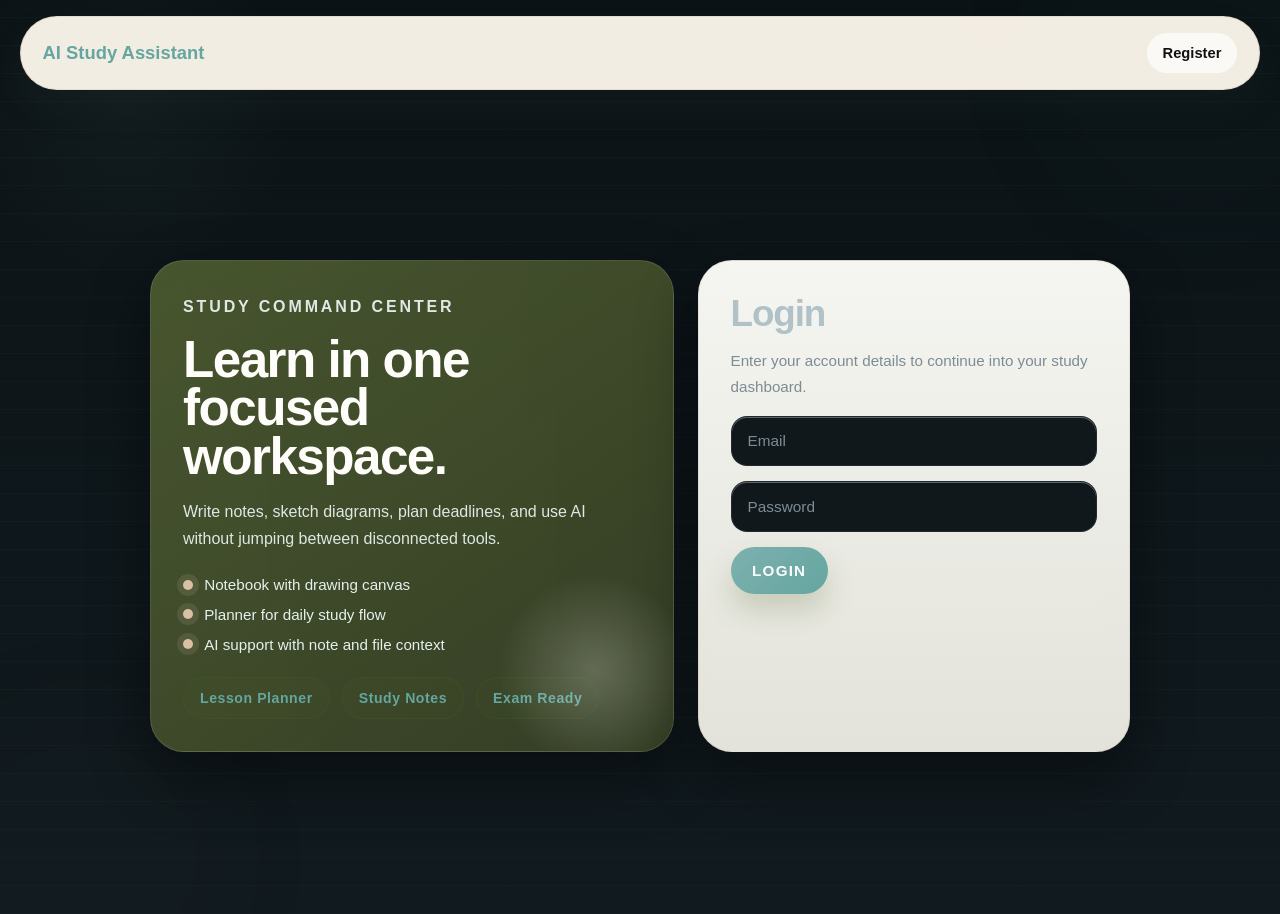
==== frontend/index.html @ 50414f10 "Merge pull request #1 from adiba405/main update18/4" ====
<!doctype html>
<html lang="en">
<head>
<meta charset="utf-8">
<title>AI Study Assistant - Login</title>
<link rel="stylesheet" href="styles.css">
</head>
<body class="auth-page">
<div class="navbar"><div>AI Study Assistant</div><div><a href="register.html">Register</a></div></div>
<div class="container">
<div class="auth-shell">
  <section class="auth-hero">
    <div>
      <p class="auth-kicker">Study Command Center</p>
      <h1>Learn in one focused workspace.</h1>
      <p>Write notes, sketch diagrams, plan deadlines, and use AI without jumping between disconnected tools.</p>
    </div>
    <div class="auth-points">
      <span>Notebook with drawing canvas</span>
      <span>Planner for daily study flow</span>
      <span>AI support with note and file context</span>
    </div>
    <div class="hero-badges">
      <span class="pill">Lesson Planner</span>
      <span class="pill">Study Notes</span>
      <span class="pill">Exam Ready</span>
    </div>
  </section>
  <section class="auth-card">
    <h2>Login</h2>
    <p class="section-intro">Enter your account details to continue into your study dashboard.</p>
    <p id="login-msg" style="color:red"></p>
    <input id="email" class="input-field" placeholder="Email" type="email" required />
    <input id="password" class="input-field" placeholder="Password" type="password" required />
    <button class="btn" id="login-btn">Login</button>
  </section>
</div>
</div>
<script src="app.js"></script>
<script>
const loginBtn = document.getElementById('login-btn');
loginBtn.onclick = async () => {
  const email = document.getElementById('email').value.trim();
  const password = document.getElementById('password').value;
  const result = await apiFetch('/auth/login', 'POST', { email, password });
  if (!result.success) { showMsg(document.getElementById('login-msg'), result.message); return; }
  setToken(result.data.token); localStorage.setItem('user', JSON.stringify(result.data.user));
  window.location.href='dashboard.html';
};
</script>
</body>
</html>
---- frontend/styles.css ----
* {
  margin: 0;
  padding: 0;
  box-sizing: border-box;
}

:root {
  --font-display: "Inter", "Trebuchet MS", "Segoe UI", sans-serif;
  --font-body: "Inter", "Verdana", "Geneva", sans-serif;

  --bg: #0b1316;
  --bg-accent: #111a1f;
  --surface: rgba(10, 18, 21, 0.94);
  --surface-strong: rgba(12, 20, 24, 0.98);
  --surface-soft: rgba(13, 21, 25, 0.86);
  --surface-muted: #18262b;
  --line: rgba(235, 242, 244, 0.08);

  --text: #dce8ec;
  --text-heading: #b0c2c7;
  --text-soft: #aab9bf;
  --text-faint: #7d8c93;

  --brand: #7db0ae;
  --brand-strong: #65a6a0;
  --accent: #c8a978;
  --accent-soft: #d9bfa3;
  --danger: #d17b7b;
  --success: #7aa88b;
  --warning: #b5936a;

  --shadow-sm: 0 12px 28px rgba(0, 0, 0, 0.32);
  --shadow-md: 0 24px 60px rgba(0, 0, 0, 0.44);
  --shadow-lg: 0 34px 86px rgba(0, 0, 0, 0.54);

  --radius-sm: 14px;
  --radius-md: 24px;
  --radius-lg: 34px;
}

[data-theme="dark"] {
  --bg: #0b1316;
  --bg-accent: #111a1f;
  --surface: rgba(10, 18, 21, 0.94);
  --surface-strong: rgba(12, 20, 24, 0.98);
  --surface-soft: rgba(13, 21, 25, 0.86);
  --surface-muted: #18262b;
  --line: rgba(235, 242, 244, 0.08);

  --text: #dce8ec;
  --text-heading: #b0c2c7;
  --text-soft: #aab9bf;
  --text-faint: #7d8c93;

  --brand: #7db0ae;
  --brand-strong: #65a6a0;
  --accent: #c8a978;
  --accent-soft: #d9bfa3;
  --danger: #d17b7b;
  --success: #7aa88b;
  --warning: #b5936a;

  --shadow-sm: 0 12px 28px rgba(0, 0, 0, 0.32);
  --shadow-md: 0 24px 60px rgba(0, 0, 0, 0.44);
  --shadow-lg: 0 34px 86px rgba(0, 0, 0, 0.54);
}

html {
  scroll-behavior: smooth;
}

body {
  min-height: 100vh;
  font-family: var(--font-body);
  font-weight: 500;
  color: var(--text);
  background:
    repeating-linear-gradient(0deg, rgba(255,255,255,0.02) 0, rgba(255,255,255,0.02) 1px, transparent 1px, transparent 28px),
    radial-gradient(circle at 10% 12%, rgba(134, 160, 165, 0.05), transparent 12%),
    linear-gradient(180deg, var(--bg) 0%, var(--bg-accent) 100%);
  position: relative;
  overflow-x: hidden;
}

body::before {
  top: -120px;
  right: -100px;
  background: rgba(48, 78, 83, 0.18);
}

body::after {
  left: -100px;
  bottom: -140px;
  background: rgba(116, 102, 92, 0.12);
}

body::before,
body::after {
  content: "";
  position: fixed;
  width: 360px;
  height: 360px;
  border-radius: 50%;
  filter: blur(52px);
  opacity: 0.18;
  pointer-events: none;
  z-index: 0;
}

body > * {
  position: relative;
  z-index: 1;
}

.container {
  width: min(1180px, calc(100vw - 2rem));
  margin: 0 auto 3rem;
  padding: 1.75rem 0 0;
}

.auth-page .container {
  min-height: calc(100vh - 92px);
  display: grid;
  place-items: center;
}

.auth-shell {
  width: min(980px, 100%);
  display: grid;
  grid-template-columns: 1.15fr 0.95fr;
  gap: 1.5rem;
  align-items: stretch;
}

.auth-hero,
.auth-card,
.card {
  background: var(--surface);
  border: 1px solid var(--line);
  box-shadow: var(--shadow-md);
  backdrop-filter: blur(16px);
}

.auth-hero,
.auth-card {
  border-radius: var(--radius-lg);
  padding: 2rem;
}

.auth-hero {
  background:
    linear-gradient(145deg, rgba(75, 90, 47, 0.92), rgba(58, 67, 38, 0.88)),
    linear-gradient(90deg, rgba(255,255,255,0.08), transparent);
  color: #f7f3e8;
  display: flex;
  flex-direction: column;
  justify-content: space-between;
  overflow: hidden;
  position: relative;
  border: 1px solid rgba(255,255,255,0.12);
}

.auth-hero::after {
  content: "";
  width: 220px;
  height: 220px;
  border-radius: 28px;
  background: radial-gradient(circle, rgba(255,255,255,0.22), transparent 62%);
  position: absolute;
  right: -32px;
  bottom: -30px;
  transform: rotate(18deg);
}

.auth-kicker,
.hero-kicker {
  font-size: 0.78rem;
  letter-spacing: 0.18em;
  text-transform: uppercase;
  font-weight: 700;
}

.auth-kicker {
  color: rgba(243, 255, 252, 0.78);
  margin-bottom: 1rem;
}

.auth-hero h1,
.auth-card h2,
h1,
h2,
h3,
h4 {
  font-family: var(--font-display);
  font-weight: 700;
  letter-spacing: -0.03em;
}

.auth-hero h1 {
  font-size: clamp(2.4rem, 4vw, 3.6rem);
  line-height: 0.95;
  margin-bottom: 1rem;
  color: #fffdf9;
}

.auth-hero p {
  color: rgba(243, 255, 252, 0.88);
  font-size: 1rem;
  max-width: 30rem;
}

.auth-points {
  display: grid;
  gap: 0.8rem;
  margin-top: 1.5rem;
}

.auth-points span {
  display: inline-flex;
  align-items: center;
  gap: 0.7rem;
  font-size: 0.95rem;
  color: rgba(243, 255, 252, 0.92);
}

.auth-points span::before {
  content: "";
  width: 10px;
  height: 10px;
  border-radius: 999px;
  background: var(--accent-soft);
  box-shadow: 0 0 0 6px rgba(166, 159, 134, 0.18);
}

.hero-badges {
  display: flex;
  flex-wrap: wrap;
  gap: 0.75rem;
  margin-top: 1.5rem;
}


.checkpoint-meta {
  display: grid;
  grid-template-columns: repeat(2, minmax(0, 1fr));
  gap: 1rem;
  margin-top: 1.25rem;
}

.checkpoint-block {
  padding: 1rem 1.15rem;
  border-radius: 22px;
  background: rgba(85, 107, 47, 0.08);
  border: 1px solid rgba(85, 107, 47, 0.12);
}

.checkpoint-label {
  margin: 0 0 0.45rem;
  font-size: 0.78rem;
  text-transform: uppercase;
  letter-spacing: 0.08em;
  color: var(--text-faint);
}

.checkpoint-block p:last-child {
  margin: 0;
  font-size: 0.97rem;
  color: var(--text);
  line-height: 1.6;
}

.pill {
  display: inline-flex;
  align-items: center;
  padding: 0.75rem 1rem;
  border-radius: 999px;
  background: rgba(85, 107, 47, 0.08);
  border: 1px solid rgba(85, 107, 47, 0.16);
  color: var(--brand-strong);
  font-weight: 700;
  letter-spacing: 0.04em;
  font-size: 0.88rem;
}

.auth-card {
  background: linear-gradient(180deg, rgba(255,255,250,0.96), rgba(245,244,235,0.92));
  border: 1px solid rgba(112, 99, 73, 0.12);
}

.navbar {
  width: min(1240px, calc(100vw - 1.5rem));
  margin: 0.85rem auto 0;
  padding: 1rem 1.35rem;
  display: flex;
  justify-content: space-between;
  align-items: center;
  gap: 1rem;
  border-radius: 999px;
  background: rgba(255, 249, 238, 0.95);
  border: 1px solid rgba(133, 110, 70, 0.14);
  box-shadow: 0 18px 40px rgba(79, 92, 74, 0.08);
  backdrop-filter: blur(20px);
  position: sticky;
  top: 1rem;
  z-index: 100;
}

[data-theme="dark"] .navbar {
  background: rgba(9, 18, 29, 0.82);
  border-color: rgba(255, 255, 255, 0.06);
}

.navbar > div:first-child {
  font-family: var(--font-display);
  font-size: 1.15rem;
  font-weight: 800;
  color: var(--brand-strong);
}

.navbar > div:nth-child(2) {
  display: flex;
  align-items: center;
  justify-content: flex-end;
  gap: 0.4rem;
  flex-wrap: wrap;
}

.navbar a {
  color: #111;
  text-decoration: none;
  font-weight: 700;
  font-size: 0.92rem;
  padding: 0.75rem 1rem;
  border-radius: 999px;
  background: rgba(255, 255, 255, 0.72);
  transition: background 0.25s ease, color 0.25s ease, transform 0.25s ease, box-shadow 0.25s ease;
}

[data-theme="dark"] .navbar a {
  color: var(--text);
  background: rgba(255, 255, 255, 0.08);
}

.navbar a:hover {
  color: var(--brand-strong);
  background: rgba(85, 107, 47, 0.12);
  box-shadow: 0 12px 24px rgba(85, 107, 47, 0.12);
  text-decoration: none;
  transform: translateY(-1px);
}

.page-hero {
  margin: 1rem 0 1.5rem;
  padding: 1.25rem 0 0.5rem;
}

.hero-kicker {
  color: var(--brand);
  margin-bottom: 0.7rem;
}

h1 {
  font-size: clamp(2.3rem, 4vw, 3.6rem);
  line-height: 0.96;
  color: var(--text-heading);
  margin-bottom: 0.7rem;
}

.hero-subtitle,
p {
  color: var(--text-soft);
  line-height: 1.7;
}

.hero-subtitle {
  max-width: 42rem;
  font-size: 1rem;
}

h2 {
  color: var(--text-heading);
  font-size: clamp(1.7rem, 3vw, 2.3rem);
  margin-bottom: 1rem;
}

h3 {
  color: var(--text-heading);
  font-size: 1.25rem;
  margin-bottom: 0.75rem;
}

h4 {
  color: var(--text-heading);
  font-size: 1rem;
  margin-bottom: 0.6rem;
}

.card,
.highlight-card,
.auth-card {
  color: #111;
}

.card {
  border-radius: var(--radius-md);
  padding: 1.75rem;
  margin-bottom: 1.25rem;
  overflow: hidden;
  background: radial-gradient(circle at top right, rgba(255, 255, 255, 0.62), transparent 34%),
    linear-gradient(180deg, rgba(255, 255, 255, 0.95), rgba(245, 249, 255, 0.78));
  border: 1px solid rgba(78, 103, 135, 0.16);
  box-shadow: 0 24px 48px rgba(0, 0, 0, 0.12), 0 8px 16px rgba(0, 0, 0, 0.06);
  backdrop-filter: blur(16px);
}

.card:hover {
  transform: translateY(-3px);
  transition: transform 0.25s ease, box-shadow 0.25s ease;
  box-shadow: 0 32px 70px rgba(0, 0, 0, 0.18), 0 8px 18px rgba(0, 0, 0, 0.08);
}

.highlight-card {
  padding: 2rem;
  background: radial-gradient(circle at 18% 18%, rgba(255,255,255,0.92), transparent 32%),
    linear-gradient(180deg, rgba(255,255,250,0.98), rgba(243, 247, 253, 0.95));
  border: 1px solid rgba(85, 105, 136, 0.16);
  box-shadow: 0 30px 72px rgba(0, 0, 0, 0.14), 0 10px 22px rgba(0, 0, 0, 0.08);
}

.badge-group {
  display: flex;
  flex-wrap: wrap;
  gap: 0.7rem;
  margin-top: 1rem;
}

.section-intro {
  margin-top: -0.15rem;
  margin-bottom: 1rem;
  color: var(--text-faint);
  font-size: 0.95rem;
}

.grid-2,
.split-grid {
  display: grid;
  grid-template-columns: repeat(2, minmax(0, 1fr));
  gap: 1.25rem;
  margin-bottom: 1rem;
}

.grid-3 {
  display: grid;
  grid-template-columns: repeat(3, minmax(0, 1fr));
  gap: 1rem;
  margin-bottom: 1rem;
}

.action-grid {
  display: grid;
  grid-template-columns: repeat(auto-fit, minmax(160px, 1fr));
  gap: 0.9rem;
  margin-top: 1rem;
}

.stat-grid {
  display: grid;
  grid-template-columns: repeat(auto-fit, minmax(160px, 1fr));
  gap: 0.9rem;
  margin-top: 1rem;
}

.stat-tile {
  padding: 1rem;
  border-radius: 18px;
  background: linear-gradient(180deg, var(--surface-strong), var(--surface-soft));
  border: 1px solid var(--line);
}

.stat-label {
  display: block;
  color: var(--text-faint);
  font-size: 0.82rem;
  text-transform: uppercase;
  letter-spacing: 0.08em;
  margin-bottom: 0.4rem;
}

.stat-value {
  display: block;
  font-family: var(--font-display);
  font-size: 1.6rem;
  font-weight: 800;
  color: var(--brand-strong);
}

.btn {
  appearance: none;
  border: none;
  border-radius: 999px;
  padding: 0.95rem 1.35rem;
  background: linear-gradient(135deg, var(--brand), var(--brand-strong));
  color: #fbfcff;
  cursor: pointer;
  display: inline-flex;
  justify-content: center;
  align-items: center;
  gap: 0.45rem;
  font-family: var(--font-display);
  font-size: 0.95rem;
  font-weight: 700;
  letter-spacing: 0.08em;
  text-transform: uppercase;
  box-shadow: 0 16px 28px rgba(85, 107, 47, 0.22);
  transition: transform 0.22s ease, box-shadow 0.22s ease, opacity 0.22s ease, filter 0.22s ease;
  margin-right: 0.45rem;
  margin-bottom: 0.45rem;
}

.btn:hover {
  transform: translateY(-2px);
  filter: brightness(1.02);
  box-shadow: 0 20px 34px rgba(85, 107, 47, 0.28);
}

.badge {
  display: inline-flex;
  align-items: center;
  padding: 0.45rem 0.75rem;
  border-radius: 999px;
  font-size: 0.82rem;
  font-weight: 700;
  text-transform: uppercase;
  letter-spacing: 0.05em;
}

.badge-success {
  background: rgba(95, 122, 61, 0.14);
  color: #41572d;
}

.badge-warning {
  background: rgba(194, 151, 77, 0.14);
  color: #7d6338;
}

.badge-danger {
  background: rgba(169, 92, 63, 0.14);
  color: #8f4935;
}

.btn:disabled {
  opacity: 0.6;
  cursor: not-allowed;
  transform: none;
  box-shadow: none;
}

.btn-secondary {
  background: linear-gradient(135deg, var(--accent), #b45309);
  box-shadow: 0 14px 24px rgba(217, 119, 6, 0.22);
}

.btn-muted {
  background: linear-gradient(135deg, #8b6b4f, #6f553f);
  box-shadow: 0 14px 24px rgba(111, 85, 63, 0.22);
}

.input-field,
textarea,
select {
  width: 100%;
  padding: 0.95rem 1rem;
  border-radius: 16px;
  border: 1px solid var(--line);
  background: var(--surface-strong);
  color: var(--text);
  font-family: var(--font-body);
  font-size: 0.96rem;
  box-shadow: inset 0 1px 0 rgba(255,255,255,0.32);
  transition: border-color 0.2s ease, box-shadow 0.2s ease, transform 0.2s ease;
  margin-bottom: 0.95rem;
}

.input-field::placeholder,
textarea::placeholder {
  color: var(--text-faint);
}

.input-field:focus,
textarea:focus,
select:focus {
  outline: none;
  border-color: rgba(85, 107, 47, 0.22);
  box-shadow: 0 0 0 4px rgba(85, 107, 47, 0.14);
  transform: translateY(-1px);
}

textarea {
  resize: vertical;
  min-height: 120px;
}

label {
  display: block;
  margin-bottom: 0.4rem;
  font-size: 0.92rem;
  font-weight: 700;
  color: var(--text-soft);
}

small {
  color: var(--text-faint);
}

a {
  color: var(--brand-strong);
  text-decoration: none;
}

a:hover {
  text-decoration: underline;
}

ul,
ol {
  list-style: none;
  padding: 0;
}

li {
  color: var(--text-soft);
}

hr {
  border: 0;
  border-top: 1px solid var(--line);
}

.panel,
.result-panel,
pre {
  background: linear-gradient(180deg, var(--surface-strong), var(--surface-soft));
  border: 1px solid var(--line);
  border-radius: 18px;
  padding: 1rem;
}

pre {
  white-space: pre-wrap;
  color: var(--text);
  font-family: "Consolas", "Courier New", monospace;
  overflow-x: auto;
}

.empty-state {
  color: var(--text-faint);
  font-style: italic;
}

.badge {
  display: inline-flex;
  align-items: center;
  padding: 0.35rem 0.7rem;
  border-radius: 999px;
  font-size: 0.76rem;
  font-weight: 800;
  letter-spacing: 0.05em;
  text-transform: uppercase;
}

.badge-success {
  color: #f2fff7;
  background: linear-gradient(135deg, #2f855a, #276749);
}

.badge-warning {
  color: #fffaf0;
  background: linear-gradient(135deg, #c05621, #9c4221);
}

.badge-danger {
  color: #fff7f5;
  background: linear-gradient(135deg, #c2410c, #9a3412);
}

.message {
  padding: 0.95rem 1rem;
  border-radius: 16px;
  margin-bottom: 1rem;
  border: 1px solid transparent;
}

.message-success {
  background: rgba(47, 133, 90, 0.1);
  color: var(--success);
  border-color: rgba(47, 133, 90, 0.18);
}

.message-error {
  background: rgba(194, 65, 12, 0.1);
  color: var(--danger);
  border-color: rgba(194, 65, 12, 0.18);
}

.text-center { text-align: center; }
.text-right { text-align: right; }
.mt-1 { margin-top: 0.5rem; }
.mt-2 { margin-top: 1rem; }
.mb-1 { margin-bottom: 0.5rem; }
.mb-2 { margin-bottom: 1rem; }
.hidden { display: none; }

@media (max-width: 960px) {
  .auth-shell,
  .grid-2,
  .split-grid,
  .grid-3 {
    grid-template-columns: 1fr;
  }

  .navbar {
    border-radius: 28px;
    padding: 1rem;
    align-items: flex-start;
  }
}

@media (max-width: 720px) {
  .container {
    width: min(100vw - 1rem, 100%);
    padding-top: 1rem;
  }

  .navbar {
    width: calc(100vw - 1rem);
    position: static;
    margin-top: 0.5rem;
    gap: 0.75rem;
  }

  .navbar > div:nth-child(2) {
    justify-content: flex-start;
  }

  h1 {
    font-size: 2rem;
  }

  .card,
  .auth-card,
  .auth-hero {
    padding: 1.2rem;
  }

  .btn {
    width: 100%;
    margin-right: 0;
  }

  .action-grid .btn {
    width: 100%;
  }
}
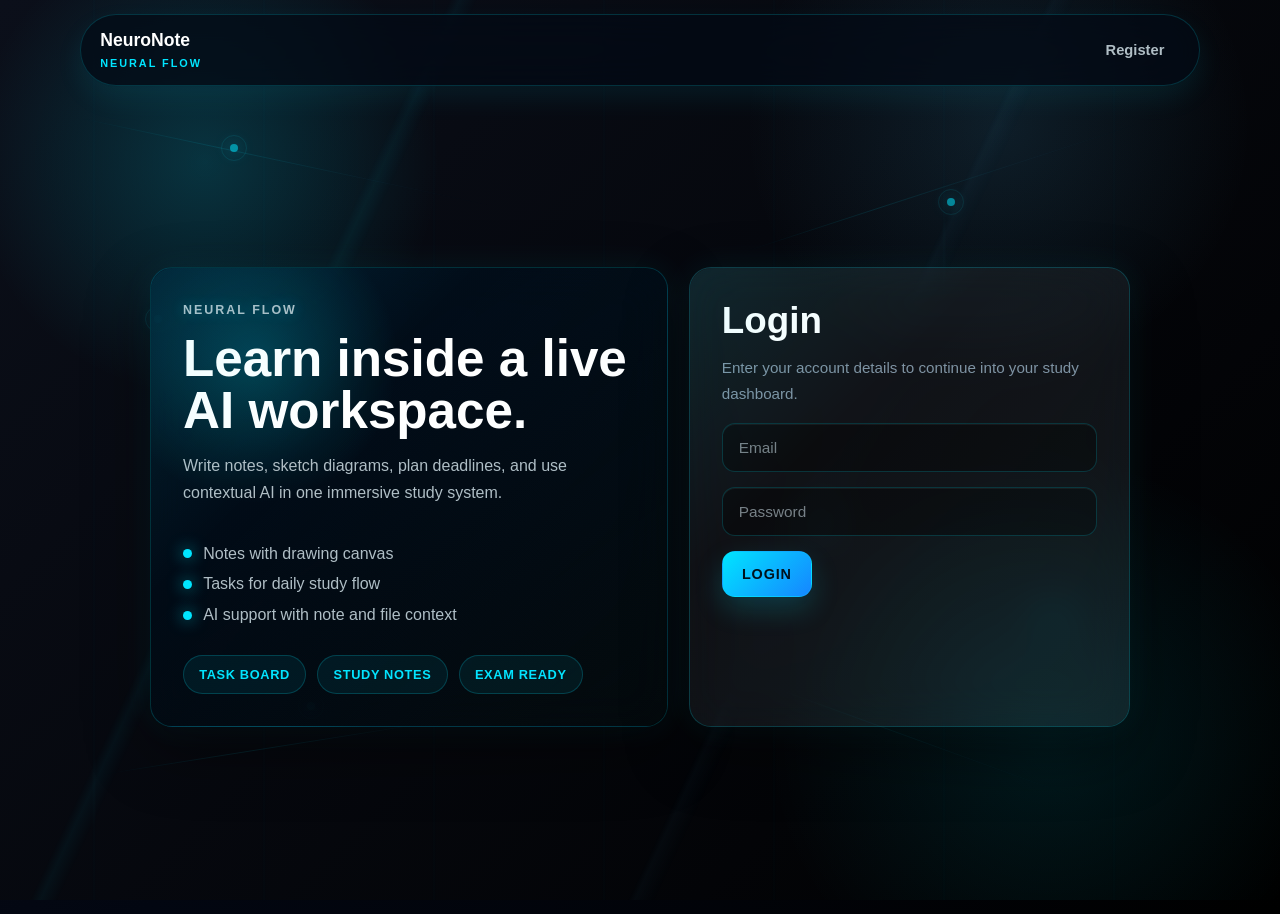
==== commit e4802c72: "forntend commit" ====
--- a/frontend/index.html
+++ b/frontend/index.html
@@ -2,26 +2,26 @@
 <html lang="en">
 <head>
 <meta charset="utf-8">
-<title>AI Study Assistant - Login</title>
+<title>NeuroNote - Login</title>
 <link rel="stylesheet" href="styles.css">
 </head>
 <body class="auth-page">
-<div class="navbar"><div>AI Study Assistant</div><div><a href="register.html">Register</a></div></div>
+<div class="navbar"><div>NeuroNote</div><div><a href="register.html">Register</a></div></div>
 <div class="container">
 <div class="auth-shell">
   <section class="auth-hero">
     <div>
-      <p class="auth-kicker">Study Command Center</p>
-      <h1>Learn in one focused workspace.</h1>
-      <p>Write notes, sketch diagrams, plan deadlines, and use AI without jumping between disconnected tools.</p>
+      <p class="auth-kicker">Neural Flow</p>
+      <h1>Learn inside a live AI workspace.</h1>
+      <p>Write notes, sketch diagrams, plan deadlines, and use contextual AI in one immersive study system.</p>
     </div>
     <div class="auth-points">
-      <span>Notebook with drawing canvas</span>
-      <span>Planner for daily study flow</span>
+      <span>Notes with drawing canvas</span>
+      <span>Tasks for daily study flow</span>
       <span>AI support with note and file context</span>
     </div>
     <div class="hero-badges">
-      <span class="pill">Lesson Planner</span>
+      <span class="pill">Task Board</span>
       <span class="pill">Study Notes</span>
       <span class="pill">Exam Ready</span>
     </div>
--- a/frontend/styles.css
+++ b/frontend/styles.css
@@ -8,65 +8,59 @@
   --font-display: "Inter", "Trebuchet MS", "Segoe UI", sans-serif;
   --font-body: "Inter", "Verdana", "Geneva", sans-serif;
 
-  --bg: #0b1316;
-  --bg-accent: #111a1f;
-  --surface: rgba(10, 18, 21, 0.94);
-  --surface-strong: rgba(12, 20, 24, 0.98);
-  --surface-soft: rgba(13, 21, 25, 0.86);
-  --surface-muted: #18262b;
-  --line: rgba(235, 242, 244, 0.08);
-
-  --text: #dce8ec;
-  --text-heading: #b0c2c7;
-  --text-soft: #aab9bf;
-  --text-faint: #7d8c93;
-
-  --brand: #7db0ae;
-  --brand-strong: #65a6a0;
-  --accent: #c8a978;
-  --accent-soft: #d9bfa3;
-  --danger: #d17b7b;
-  --success: #7aa88b;
-  --warning: #b5936a;
-
-  --shadow-sm: 0 12px 28px rgba(0, 0, 0, 0.32);
-  --shadow-md: 0 24px 60px rgba(0, 0, 0, 0.44);
-  --shadow-lg: 0 34px 86px rgba(0, 0, 0, 0.54);
-
-  --radius-sm: 14px;
-  --radius-md: 24px;
-  --radius-lg: 34px;
-}
-
-[data-theme="dark"] {
-  --bg: #0b1316;
-  --bg-accent: #111a1f;
-  --surface: rgba(10, 18, 21, 0.94);
-  --surface-strong: rgba(12, 20, 24, 0.98);
-  --surface-soft: rgba(13, 21, 25, 0.86);
-  --surface-muted: #18262b;
-  --line: rgba(235, 242, 244, 0.08);
-
-  --text: #dce8ec;
-  --text-heading: #b0c2c7;
-  --text-soft: #aab9bf;
-  --text-faint: #7d8c93;
-
-  --brand: #7db0ae;
-  --brand-strong: #65a6a0;
-  --accent: #c8a978;
-  --accent-soft: #d9bfa3;
-  --danger: #d17b7b;
-  --success: #7aa88b;
-  --warning: #b5936a;
-
-  --shadow-sm: 0 12px 28px rgba(0, 0, 0, 0.32);
-  --shadow-md: 0 24px 60px rgba(0, 0, 0, 0.44);
-  --shadow-lg: 0 34px 86px rgba(0, 0, 0, 0.54);
+  --bg: #0b0f1a;
+  --bg-accent: #000000;
+  --surface: rgba(255, 255, 255, 0.05);
+  --surface-strong: rgba(5, 14, 28, 0.82);
+  --surface-soft: rgba(0, 229, 255, 0.07);
+  --surface-muted: rgba(79, 195, 247, 0.1);
+  --line: rgba(0, 229, 255, 0.2);
+
+  --text: #ffffff;
+  --text-heading: #ffffff;
+  --text-soft: #b0bec5;
+  --text-faint: #7f93a3;
+
+  --brand: #00e5ff;
+  --brand-strong: #4fc3f7;
+  --accent: #4fc3f7;
+  --accent-soft: #9defff;
+  --danger: #8fa7ff;
+  --success: #63f7d4;
+  --warning: #8bdcff;
+
+  --shadow-sm: 0 12px 28px rgba(0, 229, 255, 0.08);
+  --shadow-md: 0 24px 64px rgba(0, 0, 0, 0.42), 0 0 34px rgba(0, 229, 255, 0.08);
+  --shadow-lg: 0 36px 100px rgba(0, 0, 0, 0.58), 0 0 54px rgba(0, 229, 255, 0.16);
+
+  --radius-sm: 10px;
+  --radius-md: 16px;
+  --radius-lg: 22px;
+  --sidebar-width: 248px;
+}
+
+[data-theme="dark"],
+[data-theme="light"] {
+  --bg: #0b0f1a;
+  --bg-accent: #000000;
+  --surface: rgba(255, 255, 255, 0.05);
+  --surface-strong: rgba(5, 14, 28, 0.82);
+  --surface-soft: rgba(0, 229, 255, 0.07);
+  --surface-muted: rgba(79, 195, 247, 0.1);
+  --line: rgba(0, 229, 255, 0.2);
+  --text: #ffffff;
+  --text-heading: #ffffff;
+  --text-soft: #b0bec5;
+  --text-faint: #7f93a3;
+  --brand: #00e5ff;
+  --brand-strong: #4fc3f7;
+  --accent: #4fc3f7;
+  --accent-soft: #9defff;
 }
 
 html {
   scroll-behavior: smooth;
+  color-scheme: dark;
 }
 
 body {
@@ -74,52 +68,110 @@
   font-family: var(--font-body);
   font-weight: 500;
   color: var(--text);
-  background:
-    repeating-linear-gradient(0deg, rgba(255,255,255,0.02) 0, rgba(255,255,255,0.02) 1px, transparent 1px, transparent 28px),
-    radial-gradient(circle at 10% 12%, rgba(134, 160, 165, 0.05), transparent 12%),
-    linear-gradient(180deg, var(--bg) 0%, var(--bg-accent) 100%);
+  background: linear-gradient(135deg, var(--bg) 0%, #020611 48%, var(--bg-accent) 100%);
   position: relative;
   overflow-x: hidden;
-}
-
-body::before {
-  top: -120px;
-  right: -100px;
-  background: rgba(48, 78, 83, 0.18);
-}
-
-body::after {
-  left: -100px;
-  bottom: -140px;
-  background: rgba(116, 102, 92, 0.12);
 }
 
 body::before,
 body::after {
   content: "";
   position: fixed;
-  width: 360px;
-  height: 360px;
-  border-radius: 50%;
-  filter: blur(52px);
-  opacity: 0.18;
+  inset: 0;
   pointer-events: none;
   z-index: 0;
 }
 
-body > * {
+body::before {
+  background:
+    radial-gradient(circle at 16% 18%, rgba(0, 229, 255, 0.18), transparent 18%),
+    radial-gradient(circle at 78% 14%, rgba(79, 195, 247, 0.12), transparent 20%),
+    radial-gradient(circle at 82% 82%, rgba(0, 229, 255, 0.1), transparent 22%),
+    linear-gradient(135deg, var(--bg), var(--bg-accent));
+}
+
+body::after {
+  opacity: 0.22;
+  background-image:
+    linear-gradient(115deg, transparent 0 12%, rgba(0, 229, 255, 0.2) 12.3%, transparent 12.8% 28%, rgba(79, 195, 247, 0.14) 28.2%, transparent 28.8% 100%),
+    repeating-linear-gradient(90deg, transparent 0 92px, rgba(0, 229, 255, 0.08) 94px, transparent 96px);
+  background-size: 220% 220%, 170px 170px;
+  animation: neuralWave 24s ease-in-out infinite alternate;
+}
+
+body > *:not(.neural-bg) {
   position: relative;
   z-index: 1;
 }
+
+.neural-bg {
+  position: fixed;
+  inset: 0;
+  z-index: 0;
+  pointer-events: none;
+  overflow: hidden;
+  transform: translate3d(var(--parallax-x, 0), var(--parallax-y, 0), 0);
+  transition: transform 0.35s ease-out;
+}
+
+.neural-bg__line {
+  position: absolute;
+  height: 1px;
+  width: 34vw;
+  min-width: 260px;
+  background: linear-gradient(90deg, transparent, rgba(0, 229, 255, 0.44), rgba(79, 195, 247, 0.12), transparent);
+  filter: drop-shadow(0 0 10px rgba(0, 229, 255, 0.35));
+  opacity: 0.26;
+  transform-origin: left center;
+  animation: flowLine 18s ease-in-out infinite;
+}
+
+.neural-bg__line:nth-child(1) { top: 13%; left: 6%; transform: rotate(12deg); animation-delay: -2s; }
+.neural-bg__line:nth-child(2) { top: 28%; right: 8%; transform: rotate(-18deg); animation-delay: -7s; }
+.neural-bg__line:nth-child(3) { top: 52%; left: 20%; transform: rotate(6deg); animation-delay: -11s; }
+.neural-bg__line:nth-child(4) { top: 73%; right: 12%; transform: rotate(20deg); animation-delay: -4s; }
+.neural-bg__line:nth-child(5) { top: 86%; left: 8%; transform: rotate(-9deg); animation-delay: -14s; }
+
+.neural-bg__node {
+  position: absolute;
+  width: 8px;
+  height: 8px;
+  border-radius: 50%;
+  background: var(--brand);
+  box-shadow: 0 0 16px rgba(0, 229, 255, 0.78), 0 0 34px rgba(79, 195, 247, 0.28);
+  opacity: 0.55;
+  animation: nodePulse 4.8s ease-in-out infinite;
+}
+
+.neural-bg__node::after {
+  content: "";
+  position: absolute;
+  inset: -9px;
+  border: 1px solid rgba(0, 229, 255, 0.18);
+  border-radius: inherit;
+}
+
+.neural-bg__node:nth-child(6) { top: 16%; left: 18%; animation-delay: -1s; }
+.neural-bg__node:nth-child(7) { top: 22%; left: 74%; animation-delay: -2.4s; }
+.neural-bg__node:nth-child(8) { top: 46%; left: 42%; animation-delay: -3.2s; }
+.neural-bg__node:nth-child(9) { top: 68%; left: 82%; animation-delay: -1.8s; }
+.neural-bg__node:nth-child(10) { top: 78%; left: 24%; animation-delay: -4.1s; }
+.neural-bg__node:nth-child(11) { top: 35%; left: 12%; animation-delay: -2.9s; }
+.neural-bg__node:nth-child(12) { top: 58%; left: 64%; animation-delay: -0.8s; }
 
 .container {
   width: min(1180px, calc(100vw - 2rem));
   margin: 0 auto 3rem;
-  padding: 1.75rem 0 0;
+  padding: 1.6rem 0 0;
+}
+
+body:not(.auth-page) .container {
+  margin-left: calc(var(--sidebar-width) + 2rem);
+  width: min(1160px, calc(100vw - var(--sidebar-width) - 4rem));
 }
 
 .auth-page .container {
-  min-height: calc(100vh - 92px);
+  min-height: calc(100vh - 104px);
   display: grid;
   place-items: center;
 }
@@ -127,8 +179,8 @@
 .auth-shell {
   width: min(980px, 100%);
   display: grid;
-  grid-template-columns: 1.15fr 0.95fr;
-  gap: 1.5rem;
+  grid-template-columns: 1.08fr 0.92fr;
+  gap: 1.3rem;
   align-items: stretch;
 }
 
@@ -138,51 +190,67 @@
   background: var(--surface);
   border: 1px solid var(--line);
   box-shadow: var(--shadow-md);
-  backdrop-filter: blur(16px);
+  backdrop-filter: blur(22px);
+  -webkit-backdrop-filter: blur(22px);
+}
+
+.auth-hero,
+.auth-card,
+.card,
+.stat-tile,
+.checkpoint-block,
+.panel,
+.result-panel,
+pre {
+  position: relative;
+}
+
+.auth-hero::before,
+.auth-card::before,
+.card::before,
+.stat-tile::before,
+.panel::before,
+.result-panel::before,
+pre::before {
+  content: "";
+  position: absolute;
+  inset: 0;
+  border-radius: inherit;
+  pointer-events: none;
+  background: linear-gradient(135deg, rgba(0, 229, 255, 0.1), transparent 34%, rgba(79, 195, 247, 0.05));
+  opacity: 0.9;
 }
 
 .auth-hero,
 .auth-card {
   border-radius: var(--radius-lg);
   padding: 2rem;
+  overflow: hidden;
 }
 
 .auth-hero {
-  background:
-    linear-gradient(145deg, rgba(75, 90, 47, 0.92), rgba(58, 67, 38, 0.88)),
-    linear-gradient(90deg, rgba(255,255,255,0.08), transparent);
-  color: #f7f3e8;
+  min-height: 460px;
   display: flex;
   flex-direction: column;
   justify-content: space-between;
-  overflow: hidden;
-  position: relative;
-  border: 1px solid rgba(255,255,255,0.12);
-}
-
-.auth-hero::after {
-  content: "";
-  width: 220px;
-  height: 220px;
-  border-radius: 28px;
-  background: radial-gradient(circle, rgba(255,255,255,0.22), transparent 62%);
-  position: absolute;
-  right: -32px;
-  bottom: -30px;
-  transform: rotate(18deg);
+  background:
+    radial-gradient(circle at 20% 20%, rgba(0, 229, 255, 0.22), transparent 26%),
+    linear-gradient(145deg, rgba(2, 18, 36, 0.92), rgba(0, 0, 0, 0.8));
 }
 
 .auth-kicker,
 .hero-kicker {
   font-size: 0.78rem;
-  letter-spacing: 0.18em;
+  letter-spacing: 0.16em;
   text-transform: uppercase;
-  font-weight: 700;
-}
-
-.auth-kicker {
-  color: rgba(243, 255, 252, 0.78);
-  margin-bottom: 1rem;
+  font-weight: 800;
+}
+
+.auth-kicker,
+.hero-kicker {
+  color: var(--brand);
+  margin-bottom: 0.75rem;
+  text-shadow: 0 0 14px rgba(0, 229, 255, 0.32);
 }
 
 .auth-hero h1,
@@ -192,21 +260,20 @@
 h3,
 h4 {
   font-family: var(--font-display);
-  font-weight: 700;
-  letter-spacing: -0.03em;
+  font-weight: 800;
+  letter-spacing: 0;
+  color: var(--text-heading);
 }
 
 .auth-hero h1 {
-  font-size: clamp(2.4rem, 4vw, 3.6rem);
-  line-height: 0.95;
+  font-size: clamp(2.35rem, 4vw, 3.7rem);
+  line-height: 1;
   margin-bottom: 1rem;
-  color: #fffdf9;
 }
 
 .auth-hero p {
-  color: rgba(243, 255, 252, 0.88);
-  font-size: 1rem;
-  max-width: 30rem;
+  color: var(--text-soft);
+  max-width: 31rem;
 }
 
 .auth-points {
@@ -219,214 +286,19 @@
   display: inline-flex;
   align-items: center;
   gap: 0.7rem;
-  font-size: 0.95rem;
-  color: rgba(243, 255, 252, 0.92);
+  color: var(--text-soft);
 }
 
 .auth-points span::before {
   content: "";
-  width: 10px;
-  height: 10px;
-  border-radius: 999px;
-  background: var(--accent-soft);
-  box-shadow: 0 0 0 6px rgba(166, 159, 134, 0.18);
-}
-
-.hero-badges {
-  display: flex;
-  flex-wrap: wrap;
-  gap: 0.75rem;
-  margin-top: 1.5rem;
-}
-
-
-.checkpoint-meta {
-  display: grid;
-  grid-template-columns: repeat(2, minmax(0, 1fr));
-  gap: 1rem;
-  margin-top: 1.25rem;
-}
-
-.checkpoint-block {
-  padding: 1rem 1.15rem;
-  border-radius: 22px;
-  background: rgba(85, 107, 47, 0.08);
-  border: 1px solid rgba(85, 107, 47, 0.12);
-}
-
-.checkpoint-label {
-  margin: 0 0 0.45rem;
-  font-size: 0.78rem;
-  text-transform: uppercase;
-  letter-spacing: 0.08em;
-  color: var(--text-faint);
-}
-
-.checkpoint-block p:last-child {
-  margin: 0;
-  font-size: 0.97rem;
-  color: var(--text);
-  line-height: 1.6;
-}
-
-.pill {
-  display: inline-flex;
-  align-items: center;
-  padding: 0.75rem 1rem;
-  border-radius: 999px;
-  background: rgba(85, 107, 47, 0.08);
-  border: 1px solid rgba(85, 107, 47, 0.16);
-  color: var(--brand-strong);
-  font-weight: 700;
-  letter-spacing: 0.04em;
-  font-size: 0.88rem;
-}
-
-.auth-card {
-  background: linear-gradient(180deg, rgba(255,255,250,0.96), rgba(245,244,235,0.92));
-  border: 1px solid rgba(112, 99, 73, 0.12);
-}
-
-.navbar {
-  width: min(1240px, calc(100vw - 1.5rem));
-  margin: 0.85rem auto 0;
-  padding: 1rem 1.35rem;
-  display: flex;
-  justify-content: space-between;
-  align-items: center;
-  gap: 1rem;
-  border-radius: 999px;
-  background: rgba(255, 249, 238, 0.95);
-  border: 1px solid rgba(133, 110, 70, 0.14);
-  box-shadow: 0 18px 40px rgba(79, 92, 74, 0.08);
-  backdrop-filter: blur(20px);
-  position: sticky;
-  top: 1rem;
-  z-index: 100;
-}
-
-[data-theme="dark"] .navbar {
-  background: rgba(9, 18, 29, 0.82);
-  border-color: rgba(255, 255, 255, 0.06);
-}
-
-.navbar > div:first-child {
-  font-family: var(--font-display);
-  font-size: 1.15rem;
-  font-weight: 800;
-  color: var(--brand-strong);
-}
-
-.navbar > div:nth-child(2) {
-  display: flex;
-  align-items: center;
-  justify-content: flex-end;
-  gap: 0.4rem;
-  flex-wrap: wrap;
-}
-
-.navbar a {
-  color: #111;
-  text-decoration: none;
-  font-weight: 700;
-  font-size: 0.92rem;
-  padding: 0.75rem 1rem;
-  border-radius: 999px;
-  background: rgba(255, 255, 255, 0.72);
-  transition: background 0.25s ease, color 0.25s ease, transform 0.25s ease, box-shadow 0.25s ease;
-}
-
-[data-theme="dark"] .navbar a {
-  color: var(--text);
-  background: rgba(255, 255, 255, 0.08);
-}
-
-.navbar a:hover {
-  color: var(--brand-strong);
-  background: rgba(85, 107, 47, 0.12);
-  box-shadow: 0 12px 24px rgba(85, 107, 47, 0.12);
-  text-decoration: none;
-  transform: translateY(-1px);
-}
-
-.page-hero {
-  margin: 1rem 0 1.5rem;
-  padding: 1.25rem 0 0.5rem;
-}
-
-.hero-kicker {
-  color: var(--brand);
-  margin-bottom: 0.7rem;
-}
-
-h1 {
-  font-size: clamp(2.3rem, 4vw, 3.6rem);
-  line-height: 0.96;
-  color: var(--text-heading);
-  margin-bottom: 0.7rem;
-}
-
-.hero-subtitle,
-p {
-  color: var(--text-soft);
-  line-height: 1.7;
-}
-
-.hero-subtitle {
-  max-width: 42rem;
-  font-size: 1rem;
-}
-
-h2 {
-  color: var(--text-heading);
-  font-size: clamp(1.7rem, 3vw, 2.3rem);
-  margin-bottom: 1rem;
-}
-
-h3 {
-  color: var(--text-heading);
-  font-size: 1.25rem;
-  margin-bottom: 0.75rem;
-}
-
-h4 {
-  color: var(--text-heading);
-  font-size: 1rem;
-  margin-bottom: 0.6rem;
-}
-
-.card,
-.highlight-card,
-.auth-card {
-  color: #111;
-}
-
-.card {
-  border-radius: var(--radius-md);
-  padding: 1.75rem;
-  margin-bottom: 1.25rem;
-  overflow: hidden;
-  background: radial-gradient(circle at top right, rgba(255, 255, 255, 0.62), transparent 34%),
-    linear-gradient(180deg, rgba(255, 255, 255, 0.95), rgba(245, 249, 255, 0.78));
-  border: 1px solid rgba(78, 103, 135, 0.16);
-  box-shadow: 0 24px 48px rgba(0, 0, 0, 0.12), 0 8px 16px rgba(0, 0, 0, 0.06);
-  backdrop-filter: blur(16px);
-}
-
-.card:hover {
-  transform: translateY(-3px);
-  transition: transform 0.25s ease, box-shadow 0.25s ease;
-  box-shadow: 0 32px 70px rgba(0, 0, 0, 0.18), 0 8px 18px rgba(0, 0, 0, 0.08);
-}
-
-.highlight-card {
-  padding: 2rem;
-  background: radial-gradient(circle at 18% 18%, rgba(255,255,255,0.92), transparent 32%),
-    linear-gradient(180deg, rgba(255,255,250,0.98), rgba(243, 247, 253, 0.95));
-  border: 1px solid rgba(85, 105, 136, 0.16);
-  box-shadow: 0 30px 72px rgba(0, 0, 0, 0.14), 0 10px 22px rgba(0, 0, 0, 0.08);
-}
-
+  width: 9px;
+  height: 9px;
+  border-radius: 50%;
+  background: var(--brand);
+  box-shadow: 0 0 16px rgba(0, 229, 255, 0.74);
+}
+
+.hero-badges,
 .badge-group {
   display: flex;
   flex-wrap: wrap;
@@ -434,9 +306,171 @@
   margin-top: 1rem;
 }
 
+.navbar {
+  backdrop-filter: blur(24px);
+  -webkit-backdrop-filter: blur(24px);
+  z-index: 100;
+}
+
+body:not(.auth-page) .navbar {
+  position: fixed;
+  left: 1rem;
+  top: 1rem;
+  bottom: 1rem;
+  width: var(--sidebar-width);
+  padding: 1.1rem;
+  display: flex;
+  flex-direction: column;
+  gap: 1.25rem;
+  border-radius: var(--radius-lg);
+  background: rgba(3, 10, 22, 0.76);
+  border: 1px solid rgba(0, 229, 255, 0.18);
+  box-shadow: var(--shadow-md);
+}
+
+.auth-page .navbar {
+  width: min(1120px, calc(100vw - 1.5rem));
+  margin: 0.85rem auto 0;
+  padding: 0.9rem 1.2rem;
+  display: flex;
+  justify-content: space-between;
+  align-items: center;
+  border-radius: 999px;
+  background: rgba(3, 10, 22, 0.72);
+  border: 1px solid rgba(0, 229, 255, 0.18);
+  box-shadow: var(--shadow-sm);
+}
+
+.navbar > div:first-child {
+  font-family: var(--font-display);
+  font-size: 1.1rem;
+  font-weight: 900;
+  color: var(--text);
+  line-height: 1.2;
+}
+
+.navbar > div:first-child::after {
+  content: "Neural Flow";
+  display: block;
+  margin-top: 0.35rem;
+  font-size: 0.68rem;
+  font-weight: 800;
+  letter-spacing: 0.18em;
+  text-transform: uppercase;
+  color: var(--brand);
+}
+
+.navbar > div:nth-child(2) {
+  display: flex;
+  gap: 0.35rem;
+}
+
+body:not(.auth-page) .navbar > div:nth-child(2) {
+  flex-direction: column;
+}
+
+.auth-page .navbar > div:nth-child(2) {
+  flex-direction: row;
+  align-items: center;
+}
+
+.navbar a {
+  position: relative;
+  display: flex;
+  align-items: center;
+  min-height: 42px;
+  padding: 0.72rem 0.9rem;
+  border-radius: 12px;
+  color: var(--text-soft);
+  text-decoration: none;
+  font-weight: 800;
+  font-size: 0.92rem;
+  border: 1px solid transparent;
+  transition: transform 0.24s ease-in-out, color 0.24s ease-in-out, border-color 0.24s ease-in-out, box-shadow 0.24s ease-in-out, background 0.24s ease-in-out;
+}
+
+.navbar a:hover,
+.navbar a.active {
+  color: var(--text);
+  background: rgba(0, 229, 255, 0.08);
+  border-color: rgba(0, 229, 255, 0.22);
+  box-shadow: 0 0 26px rgba(0, 229, 255, 0.16);
+  transform: translateX(2px);
+  text-decoration: none;
+}
+
+.navbar a.active::before {
+  content: "";
+  position: absolute;
+  left: -1px;
+  top: 10px;
+  bottom: 10px;
+  width: 3px;
+  border-radius: 999px;
+  background: var(--brand);
+  box-shadow: 0 0 16px rgba(0, 229, 255, 0.86);
+}
+
+.page-hero {
+  margin: 0.5rem 0 1.4rem;
+  padding: 1.2rem 0 0.4rem;
+}
+
+h1 {
+  font-size: clamp(2.25rem, 4vw, 3.7rem);
+  line-height: 1;
+  margin-bottom: 0.75rem;
+}
+
+h2 {
+  font-size: clamp(1.65rem, 3vw, 2.3rem);
+  margin-bottom: 0.9rem;
+}
+
+h3 {
+  font-size: 1.2rem;
+  margin-bottom: 0.65rem;
+}
+
+h4 {
+  font-size: 1rem;
+  margin-bottom: 0.55rem;
+}
+
+p,
+.hero-subtitle {
+  color: var(--text-soft);
+  line-height: 1.7;
+}
+
+.hero-subtitle {
+  max-width: 44rem;
+  font-size: 1rem;
+}
+
+.card {
+  border-radius: var(--radius-md);
+  padding: 1.55rem;
+  margin-bottom: 1.25rem;
+  overflow: hidden;
+  color: var(--text);
+  transition: transform 0.28s ease-in-out, box-shadow 0.28s ease-in-out, border-color 0.28s ease-in-out, background 0.28s ease-in-out;
+}
+
+.card:hover {
+  transform: translateY(-3px) scale(1.005);
+  border-color: rgba(0, 229, 255, 0.38);
+  box-shadow: var(--shadow-lg);
+}
+
+.highlight-card {
+  background:
+    radial-gradient(circle at 20% 0%, rgba(0, 229, 255, 0.14), transparent 34%),
+    rgba(255, 255, 255, 0.055);
+}
+
 .section-intro {
-  margin-top: -0.15rem;
-  margin-bottom: 1rem;
+  margin: -0.08rem 0 1rem;
   color: var(--text-faint);
   font-size: 0.95rem;
 }
@@ -445,7 +479,7 @@
 .split-grid {
   display: grid;
   grid-template-columns: repeat(2, minmax(0, 1fr));
-  gap: 1.25rem;
+  gap: 1.1rem;
   margin-bottom: 1rem;
 }
 
@@ -456,143 +490,167 @@
   margin-bottom: 1rem;
 }
 
-.action-grid {
-  display: grid;
-  grid-template-columns: repeat(auto-fit, minmax(160px, 1fr));
-  gap: 0.9rem;
-  margin-top: 1rem;
-}
-
+.action-grid,
 .stat-grid {
   display: grid;
-  grid-template-columns: repeat(auto-fit, minmax(160px, 1fr));
-  gap: 0.9rem;
+  grid-template-columns: repeat(auto-fit, minmax(155px, 1fr));
+  gap: 0.85rem;
   margin-top: 1rem;
 }
 
-.stat-tile {
+.stat-tile,
+.checkpoint-block {
   padding: 1rem;
-  border-radius: 18px;
-  background: linear-gradient(180deg, var(--surface-strong), var(--surface-soft));
-  border: 1px solid var(--line);
-}
-
+  border-radius: 14px;
+  background: rgba(0, 229, 255, 0.055);
+  border: 1px solid rgba(0, 229, 255, 0.14);
+  overflow: hidden;
+}
+
+.checkpoint-meta {
+  display: grid;
+  grid-template-columns: repeat(2, minmax(0, 1fr));
+  gap: 1rem;
+  margin-top: 1.2rem;
+}
+
+.checkpoint-label,
 .stat-label {
   display: block;
+  margin-bottom: 0.4rem;
   color: var(--text-faint);
-  font-size: 0.82rem;
+  font-size: 0.78rem;
   text-transform: uppercase;
   letter-spacing: 0.08em;
-  margin-bottom: 0.4rem;
 }
 
 .stat-value {
   display: block;
   font-family: var(--font-display);
-  font-size: 1.6rem;
-  font-weight: 800;
-  color: var(--brand-strong);
+  font-size: 1.7rem;
+  font-weight: 900;
+  color: var(--brand);
+  text-shadow: 0 0 18px rgba(0, 229, 255, 0.24);
+}
+
+.pill,
+.badge {
+  display: inline-flex;
+  align-items: center;
+  border-radius: 999px;
+  font-weight: 900;
+  letter-spacing: 0.05em;
+  text-transform: uppercase;
+}
+
+.pill {
+  padding: 0.7rem 0.95rem;
+  color: var(--brand);
+  background: rgba(0, 229, 255, 0.07);
+  border: 1px solid rgba(0, 229, 255, 0.2);
+  font-size: 0.8rem;
+}
+
+.badge {
+  padding: 0.4rem 0.72rem;
+  font-size: 0.74rem;
+}
+
+.badge-success {
+  color: #dffff8;
+  background: rgba(99, 247, 212, 0.12);
+  border: 1px solid rgba(99, 247, 212, 0.24);
+}
+
+.badge-warning {
+  color: #e7f8ff;
+  background: rgba(79, 195, 247, 0.13);
+  border: 1px solid rgba(79, 195, 247, 0.24);
+}
+
+.badge-danger {
+  color: #eef3ff;
+  background: rgba(143, 167, 255, 0.13);
+  border: 1px solid rgba(143, 167, 255, 0.24);
 }
 
 .btn {
   appearance: none;
-  border: none;
-  border-radius: 999px;
-  padding: 0.95rem 1.35rem;
-  background: linear-gradient(135deg, var(--brand), var(--brand-strong));
-  color: #fbfcff;
+  border: 1px solid rgba(0, 229, 255, 0.22);
+  border-radius: 13px;
+  padding: 0.88rem 1.2rem;
+  background: linear-gradient(135deg, var(--brand), #1585ff);
+  color: #00111a;
   cursor: pointer;
   display: inline-flex;
   justify-content: center;
   align-items: center;
   gap: 0.45rem;
   font-family: var(--font-display);
-  font-size: 0.95rem;
-  font-weight: 700;
-  letter-spacing: 0.08em;
+  font-size: 0.9rem;
+  font-weight: 900;
+  letter-spacing: 0.06em;
   text-transform: uppercase;
-  box-shadow: 0 16px 28px rgba(85, 107, 47, 0.22);
-  transition: transform 0.22s ease, box-shadow 0.22s ease, opacity 0.22s ease, filter 0.22s ease;
-  margin-right: 0.45rem;
+  box-shadow: 0 12px 28px rgba(0, 229, 255, 0.18);
+  transition: transform 0.24s ease-in-out, box-shadow 0.24s ease-in-out, filter 0.24s ease-in-out, border-color 0.24s ease-in-out;
+  margin-right: 0.4rem;
   margin-bottom: 0.45rem;
 }
 
 .btn:hover {
-  transform: translateY(-2px);
-  filter: brightness(1.02);
-  box-shadow: 0 20px 34px rgba(85, 107, 47, 0.28);
-}
-
-.badge {
-  display: inline-flex;
-  align-items: center;
-  padding: 0.45rem 0.75rem;
-  border-radius: 999px;
-  font-size: 0.82rem;
-  font-weight: 700;
-  text-transform: uppercase;
-  letter-spacing: 0.05em;
-}
-
-.badge-success {
-  background: rgba(95, 122, 61, 0.14);
-  color: #41572d;
-}
-
-.badge-warning {
-  background: rgba(194, 151, 77, 0.14);
-  color: #7d6338;
-}
-
-.badge-danger {
-  background: rgba(169, 92, 63, 0.14);
-  color: #8f4935;
+  transform: translateY(-2px) scale(1.015);
+  filter: brightness(1.08);
+  border-color: rgba(0, 229, 255, 0.5);
+  box-shadow: 0 0 22px rgba(0, 229, 255, 0.46), 0 18px 36px rgba(0, 0, 0, 0.25);
 }
 
 .btn:disabled {
-  opacity: 0.6;
+  opacity: 0.55;
   cursor: not-allowed;
   transform: none;
   box-shadow: none;
 }
 
 .btn-secondary {
-  background: linear-gradient(135deg, var(--accent), #b45309);
-  box-shadow: 0 14px 24px rgba(217, 119, 6, 0.22);
+  background: linear-gradient(135deg, #4fc3f7, #2b6cff);
 }
 
 .btn-muted {
-  background: linear-gradient(135deg, #8b6b4f, #6f553f);
-  box-shadow: 0 14px 24px rgba(111, 85, 63, 0.22);
+  color: var(--text);
+  background: rgba(255, 255, 255, 0.07);
+  border-color: rgba(176, 190, 197, 0.16);
+  box-shadow: none;
 }
 
 .input-field,
 textarea,
 select {
   width: 100%;
-  padding: 0.95rem 1rem;
-  border-radius: 16px;
-  border: 1px solid var(--line);
-  background: var(--surface-strong);
+  padding: 0.92rem 1rem;
+  border-radius: 13px;
+  border: 1px solid rgba(0, 229, 255, 0.18);
+  background: rgba(0, 0, 0, 0.34);
   color: var(--text);
+  caret-color: var(--brand);
   font-family: var(--font-body);
   font-size: 0.96rem;
-  box-shadow: inset 0 1px 0 rgba(255,255,255,0.32);
-  transition: border-color 0.2s ease, box-shadow 0.2s ease, transform 0.2s ease;
-  margin-bottom: 0.95rem;
+  box-shadow: inset 0 1px 0 rgba(255, 255, 255, 0.05);
+  transition: border-color 0.22s ease-in-out, box-shadow 0.22s ease-in-out, transform 0.22s ease-in-out, background 0.22s ease-in-out;
+  margin-bottom: 0.9rem;
 }
 
 .input-field::placeholder,
 textarea::placeholder {
-  color: var(--text-faint);
+  color: rgba(176, 190, 197, 0.66);
 }
 
 .input-field:focus,
 textarea:focus,
 select:focus {
   outline: none;
-  border-color: rgba(85, 107, 47, 0.22);
-  box-shadow: 0 0 0 4px rgba(85, 107, 47, 0.14);
+  border-color: rgba(0, 229, 255, 0.64);
+  background: rgba(0, 10, 22, 0.62);
+  box-shadow: 0 0 0 4px rgba(0, 229, 255, 0.1), 0 0 24px rgba(0, 229, 255, 0.18);
   transform: translateY(-1px);
 }
 
@@ -604,17 +662,18 @@
 label {
   display: block;
   margin-bottom: 0.4rem;
+  color: var(--text-soft);
   font-size: 0.92rem;
-  font-weight: 700;
+  font-weight: 800;
+}
+
+small,
+li {
   color: var(--text-soft);
 }
 
-small {
-  color: var(--text-faint);
-}
-
 a {
-  color: var(--brand-strong);
+  color: var(--brand);
   text-decoration: none;
 }
 
@@ -628,10 +687,6 @@
   padding: 0;
 }
 
-li {
-  color: var(--text-soft);
-}
-
 hr {
   border: 0;
   border-top: 1px solid var(--line);
@@ -640,15 +695,36 @@
 .panel,
 .result-panel,
 pre {
-  background: linear-gradient(180deg, var(--surface-strong), var(--surface-soft));
-  border: 1px solid var(--line);
-  border-radius: 18px;
+  min-height: 56px;
+  background: rgba(0, 0, 0, 0.28);
+  border: 1px solid rgba(0, 229, 255, 0.18);
+  border-radius: 16px;
   padding: 1rem;
+  color: var(--text);
+  overflow: hidden;
+  box-shadow: inset 0 0 28px rgba(0, 229, 255, 0.035);
+}
+
+.result-panel:not(:empty),
+pre:not(:empty) {
+  background:
+    linear-gradient(135deg, rgba(0, 229, 255, 0.12), rgba(79, 195, 247, 0.055)),
+    rgba(0, 0, 0, 0.32);
+  box-shadow: 0 0 24px rgba(0, 229, 255, 0.14);
+}
+
+.chat-card .result-panel:not(:empty) {
+  width: min(760px, 100%);
+  margin-left: auto;
+  border-radius: 18px 18px 6px 18px;
+  border-color: rgba(0, 229, 255, 0.34);
+  background:
+    linear-gradient(135deg, rgba(0, 229, 255, 0.18), rgba(79, 195, 247, 0.08)),
+    rgba(0, 5, 12, 0.68);
 }
 
 pre {
   white-space: pre-wrap;
-  color: var(--text);
   font-family: "Consolas", "Courier New", monospace;
   overflow-x: auto;
 }
@@ -658,49 +734,33 @@
   font-style: italic;
 }
 
-.badge {
-  display: inline-flex;
-  align-items: center;
-  padding: 0.35rem 0.7rem;
-  border-radius: 999px;
-  font-size: 0.76rem;
-  font-weight: 800;
-  letter-spacing: 0.05em;
-  text-transform: uppercase;
-}
-
-.badge-success {
-  color: #f2fff7;
-  background: linear-gradient(135deg, #2f855a, #276749);
-}
-
-.badge-warning {
-  color: #fffaf0;
-  background: linear-gradient(135deg, #c05621, #9c4221);
-}
-
-.badge-danger {
-  color: #fff7f5;
-  background: linear-gradient(135deg, #c2410c, #9a3412);
-}
-
 .message {
   padding: 0.95rem 1rem;
-  border-radius: 16px;
+  border-radius: 14px;
   margin-bottom: 1rem;
   border: 1px solid transparent;
 }
 
 .message-success {
-  background: rgba(47, 133, 90, 0.1);
+  background: rgba(99, 247, 212, 0.1);
   color: var(--success);
-  border-color: rgba(47, 133, 90, 0.18);
+  border-color: rgba(99, 247, 212, 0.2);
 }
 
 .message-error {
-  background: rgba(194, 65, 12, 0.1);
+  background: rgba(143, 167, 255, 0.1);
   color: var(--danger);
-  border-color: rgba(194, 65, 12, 0.18);
+  border-color: rgba(143, 167, 255, 0.2);
+}
+
+canvas {
+  border-color: rgba(0, 229, 255, 0.42) !important;
+  background: rgba(0, 0, 0, 0.28) !important;
+  box-shadow: inset 0 0 32px rgba(0, 229, 255, 0.06);
+}
+
+input[type="checkbox"] {
+  accent-color: var(--brand);
 }
 
 .text-center { text-align: center; }
@@ -711,46 +771,107 @@
 .mb-2 { margin-bottom: 1rem; }
 .hidden { display: none; }
 
-@media (max-width: 960px) {
+body.focus-mode::after,
+body.focus-mode .neural-bg,
+body.reduce-motion::after,
+body.reduce-motion .neural-bg {
+  animation: none;
+  opacity: 0.1;
+  transform: none;
+}
+
+@keyframes neuralWave {
+  from { background-position: 0% 48%, 0 0; }
+  to { background-position: 100% 52%, 170px 90px; }
+}
+
+@keyframes flowLine {
+  0%, 100% { opacity: 0.16; translate: -2vw 0; }
+  50% { opacity: 0.34; translate: 4vw 1.2vh; }
+}
+
+@keyframes nodePulse {
+  0%, 100% { opacity: 0.36; transform: scale(0.86); }
+  50% { opacity: 0.82; transform: scale(1.18); }
+}
+
+@media (prefers-reduced-motion: reduce) {
+  *,
+  *::before,
+  *::after {
+    animation-duration: 0.001ms !important;
+    animation-iteration-count: 1 !important;
+    scroll-behavior: auto !important;
+    transition-duration: 0.001ms !important;
+  }
+}
+
+@media (max-width: 1100px) {
+  body:not(.auth-page) .container {
+    margin-left: calc(var(--sidebar-width) + 1.3rem);
+    width: calc(100vw - var(--sidebar-width) - 2.3rem);
+  }
+}
+
+@media (max-width: 900px) {
   .auth-shell,
   .grid-2,
   .split-grid,
-  .grid-3 {
+  .grid-3,
+  .checkpoint-meta {
     grid-template-columns: 1fr;
   }
 
-  .navbar {
-    border-radius: 28px;
-    padding: 1rem;
-    align-items: flex-start;
-  }
-}
-
-@media (max-width: 720px) {
+  body:not(.auth-page) .navbar {
+    position: sticky;
+    top: 0.5rem;
+    left: auto;
+    bottom: auto;
+    width: calc(100vw - 1rem);
+    margin: 0.5rem auto 0;
+    flex-direction: column;
+    border-radius: 18px;
+  }
+
+  body:not(.auth-page) .navbar > div:nth-child(2) {
+    flex-direction: row;
+    flex-wrap: wrap;
+  }
+
+  body:not(.auth-page) .container {
+    width: min(100vw - 1rem, 100%);
+    margin: 0 auto 2rem;
+    padding-top: 1rem;
+  }
+
+  .navbar a {
+    min-height: 38px;
+    padding: 0.64rem 0.78rem;
+  }
+
+  .navbar a:hover,
+  .navbar a.active {
+    transform: translateY(-1px);
+  }
+}
+
+@media (max-width: 640px) {
   .container {
     width: min(100vw - 1rem, 100%);
-    padding-top: 1rem;
-  }
-
-  .navbar {
+  }
+
+  .auth-page .navbar {
     width: calc(100vw - 1rem);
-    position: static;
-    margin-top: 0.5rem;
-    gap: 0.75rem;
-  }
-
-  .navbar > div:nth-child(2) {
-    justify-content: flex-start;
+  }
+
+  .auth-hero,
+  .auth-card,
+  .card {
+    padding: 1.1rem;
   }
 
   h1 {
     font-size: 2rem;
-  }
-
-  .card,
-  .auth-card,
-  .auth-hero {
-    padding: 1.2rem;
   }
 
   .btn {
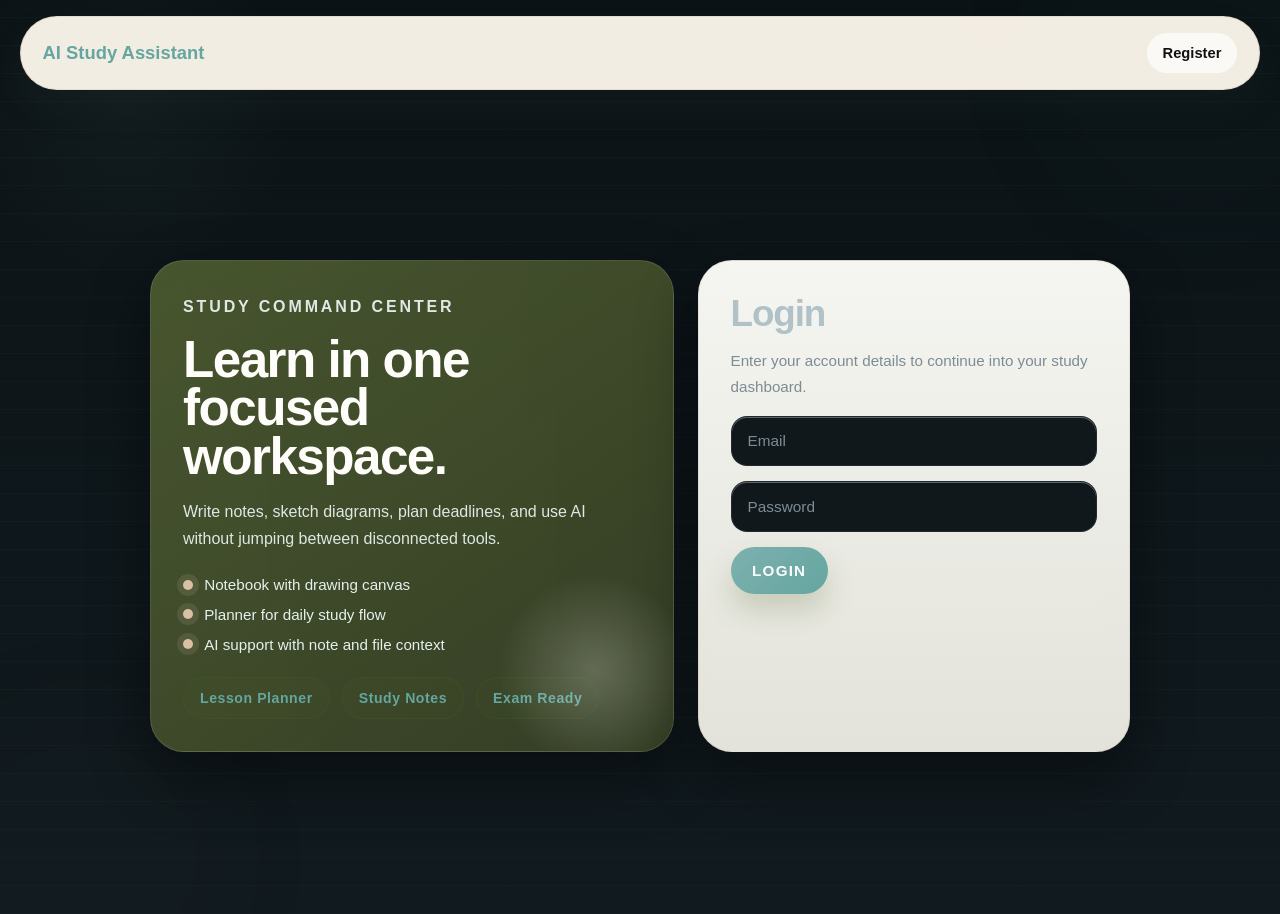
==== commit a58d5afd: "Revert "forntend commit" This reverts commit e4802c727216b32a1f45c892e23169ae82256cf6." ====
--- a/frontend/index.html
+++ b/frontend/index.html
@@ -2,26 +2,26 @@
 <html lang="en">
 <head>
 <meta charset="utf-8">
-<title>NeuroNote - Login</title>
+<title>AI Study Assistant - Login</title>
 <link rel="stylesheet" href="styles.css">
 </head>
 <body class="auth-page">
-<div class="navbar"><div>NeuroNote</div><div><a href="register.html">Register</a></div></div>
+<div class="navbar"><div>AI Study Assistant</div><div><a href="register.html">Register</a></div></div>
 <div class="container">
 <div class="auth-shell">
   <section class="auth-hero">
     <div>
-      <p class="auth-kicker">Neural Flow</p>
-      <h1>Learn inside a live AI workspace.</h1>
-      <p>Write notes, sketch diagrams, plan deadlines, and use contextual AI in one immersive study system.</p>
+      <p class="auth-kicker">Study Command Center</p>
+      <h1>Learn in one focused workspace.</h1>
+      <p>Write notes, sketch diagrams, plan deadlines, and use AI without jumping between disconnected tools.</p>
     </div>
     <div class="auth-points">
-      <span>Notes with drawing canvas</span>
-      <span>Tasks for daily study flow</span>
+      <span>Notebook with drawing canvas</span>
+      <span>Planner for daily study flow</span>
       <span>AI support with note and file context</span>
     </div>
     <div class="hero-badges">
-      <span class="pill">Task Board</span>
+      <span class="pill">Lesson Planner</span>
       <span class="pill">Study Notes</span>
       <span class="pill">Exam Ready</span>
     </div>
--- a/frontend/styles.css
+++ b/frontend/styles.css
@@ -8,59 +8,65 @@
   --font-display: "Inter", "Trebuchet MS", "Segoe UI", sans-serif;
   --font-body: "Inter", "Verdana", "Geneva", sans-serif;
 
-  --bg: #0b0f1a;
-  --bg-accent: #000000;
-  --surface: rgba(255, 255, 255, 0.05);
-  --surface-strong: rgba(5, 14, 28, 0.82);
-  --surface-soft: rgba(0, 229, 255, 0.07);
-  --surface-muted: rgba(79, 195, 247, 0.1);
-  --line: rgba(0, 229, 255, 0.2);
-
-  --text: #ffffff;
-  --text-heading: #ffffff;
-  --text-soft: #b0bec5;
-  --text-faint: #7f93a3;
-
-  --brand: #00e5ff;
-  --brand-strong: #4fc3f7;
-  --accent: #4fc3f7;
-  --accent-soft: #9defff;
-  --danger: #8fa7ff;
-  --success: #63f7d4;
-  --warning: #8bdcff;
-
-  --shadow-sm: 0 12px 28px rgba(0, 229, 255, 0.08);
-  --shadow-md: 0 24px 64px rgba(0, 0, 0, 0.42), 0 0 34px rgba(0, 229, 255, 0.08);
-  --shadow-lg: 0 36px 100px rgba(0, 0, 0, 0.58), 0 0 54px rgba(0, 229, 255, 0.16);
-
-  --radius-sm: 10px;
-  --radius-md: 16px;
-  --radius-lg: 22px;
-  --sidebar-width: 248px;
-}
-
-[data-theme="dark"],
-[data-theme="light"] {
-  --bg: #0b0f1a;
-  --bg-accent: #000000;
-  --surface: rgba(255, 255, 255, 0.05);
-  --surface-strong: rgba(5, 14, 28, 0.82);
-  --surface-soft: rgba(0, 229, 255, 0.07);
-  --surface-muted: rgba(79, 195, 247, 0.1);
-  --line: rgba(0, 229, 255, 0.2);
-  --text: #ffffff;
-  --text-heading: #ffffff;
-  --text-soft: #b0bec5;
-  --text-faint: #7f93a3;
-  --brand: #00e5ff;
-  --brand-strong: #4fc3f7;
-  --accent: #4fc3f7;
-  --accent-soft: #9defff;
+  --bg: #0b1316;
+  --bg-accent: #111a1f;
+  --surface: rgba(10, 18, 21, 0.94);
+  --surface-strong: rgba(12, 20, 24, 0.98);
+  --surface-soft: rgba(13, 21, 25, 0.86);
+  --surface-muted: #18262b;
+  --line: rgba(235, 242, 244, 0.08);
+
+  --text: #dce8ec;
+  --text-heading: #b0c2c7;
+  --text-soft: #aab9bf;
+  --text-faint: #7d8c93;
+
+  --brand: #7db0ae;
+  --brand-strong: #65a6a0;
+  --accent: #c8a978;
+  --accent-soft: #d9bfa3;
+  --danger: #d17b7b;
+  --success: #7aa88b;
+  --warning: #b5936a;
+
+  --shadow-sm: 0 12px 28px rgba(0, 0, 0, 0.32);
+  --shadow-md: 0 24px 60px rgba(0, 0, 0, 0.44);
+  --shadow-lg: 0 34px 86px rgba(0, 0, 0, 0.54);
+
+  --radius-sm: 14px;
+  --radius-md: 24px;
+  --radius-lg: 34px;
+}
+
+[data-theme="dark"] {
+  --bg: #0b1316;
+  --bg-accent: #111a1f;
+  --surface: rgba(10, 18, 21, 0.94);
+  --surface-strong: rgba(12, 20, 24, 0.98);
+  --surface-soft: rgba(13, 21, 25, 0.86);
+  --surface-muted: #18262b;
+  --line: rgba(235, 242, 244, 0.08);
+
+  --text: #dce8ec;
+  --text-heading: #b0c2c7;
+  --text-soft: #aab9bf;
+  --text-faint: #7d8c93;
+
+  --brand: #7db0ae;
+  --brand-strong: #65a6a0;
+  --accent: #c8a978;
+  --accent-soft: #d9bfa3;
+  --danger: #d17b7b;
+  --success: #7aa88b;
+  --warning: #b5936a;
+
+  --shadow-sm: 0 12px 28px rgba(0, 0, 0, 0.32);
+  --shadow-md: 0 24px 60px rgba(0, 0, 0, 0.44);
+  --shadow-lg: 0 34px 86px rgba(0, 0, 0, 0.54);
 }
 
 html {
   scroll-behavior: smooth;
-  color-scheme: dark;
 }
 
 body {
@@ -68,110 +74,52 @@
   font-family: var(--font-body);
   font-weight: 500;
   color: var(--text);
-  background: linear-gradient(135deg, var(--bg) 0%, #020611 48%, var(--bg-accent) 100%);
+  background:
+    repeating-linear-gradient(0deg, rgba(255,255,255,0.02) 0, rgba(255,255,255,0.02) 1px, transparent 1px, transparent 28px),
+    radial-gradient(circle at 10% 12%, rgba(134, 160, 165, 0.05), transparent 12%),
+    linear-gradient(180deg, var(--bg) 0%, var(--bg-accent) 100%);
   position: relative;
   overflow-x: hidden;
+}
+
+body::before {
+  top: -120px;
+  right: -100px;
+  background: rgba(48, 78, 83, 0.18);
+}
+
+body::after {
+  left: -100px;
+  bottom: -140px;
+  background: rgba(116, 102, 92, 0.12);
 }
 
 body::before,
 body::after {
   content: "";
   position: fixed;
-  inset: 0;
+  width: 360px;
+  height: 360px;
+  border-radius: 50%;
+  filter: blur(52px);
+  opacity: 0.18;
   pointer-events: none;
   z-index: 0;
 }
 
-body::before {
-  background:
-    radial-gradient(circle at 16% 18%, rgba(0, 229, 255, 0.18), transparent 18%),
-    radial-gradient(circle at 78% 14%, rgba(79, 195, 247, 0.12), transparent 20%),
-    radial-gradient(circle at 82% 82%, rgba(0, 229, 255, 0.1), transparent 22%),
-    linear-gradient(135deg, var(--bg), var(--bg-accent));
-}
-
-body::after {
-  opacity: 0.22;
-  background-image:
-    linear-gradient(115deg, transparent 0 12%, rgba(0, 229, 255, 0.2) 12.3%, transparent 12.8% 28%, rgba(79, 195, 247, 0.14) 28.2%, transparent 28.8% 100%),
-    repeating-linear-gradient(90deg, transparent 0 92px, rgba(0, 229, 255, 0.08) 94px, transparent 96px);
-  background-size: 220% 220%, 170px 170px;
-  animation: neuralWave 24s ease-in-out infinite alternate;
-}
-
-body > *:not(.neural-bg) {
+body > * {
   position: relative;
   z-index: 1;
 }
-
-.neural-bg {
-  position: fixed;
-  inset: 0;
-  z-index: 0;
-  pointer-events: none;
-  overflow: hidden;
-  transform: translate3d(var(--parallax-x, 0), var(--parallax-y, 0), 0);
-  transition: transform 0.35s ease-out;
-}
-
-.neural-bg__line {
-  position: absolute;
-  height: 1px;
-  width: 34vw;
-  min-width: 260px;
-  background: linear-gradient(90deg, transparent, rgba(0, 229, 255, 0.44), rgba(79, 195, 247, 0.12), transparent);
-  filter: drop-shadow(0 0 10px rgba(0, 229, 255, 0.35));
-  opacity: 0.26;
-  transform-origin: left center;
-  animation: flowLine 18s ease-in-out infinite;
-}
-
-.neural-bg__line:nth-child(1) { top: 13%; left: 6%; transform: rotate(12deg); animation-delay: -2s; }
-.neural-bg__line:nth-child(2) { top: 28%; right: 8%; transform: rotate(-18deg); animation-delay: -7s; }
-.neural-bg__line:nth-child(3) { top: 52%; left: 20%; transform: rotate(6deg); animation-delay: -11s; }
-.neural-bg__line:nth-child(4) { top: 73%; right: 12%; transform: rotate(20deg); animation-delay: -4s; }
-.neural-bg__line:nth-child(5) { top: 86%; left: 8%; transform: rotate(-9deg); animation-delay: -14s; }
-
-.neural-bg__node {
-  position: absolute;
-  width: 8px;
-  height: 8px;
-  border-radius: 50%;
-  background: var(--brand);
-  box-shadow: 0 0 16px rgba(0, 229, 255, 0.78), 0 0 34px rgba(79, 195, 247, 0.28);
-  opacity: 0.55;
-  animation: nodePulse 4.8s ease-in-out infinite;
-}
-
-.neural-bg__node::after {
-  content: "";
-  position: absolute;
-  inset: -9px;
-  border: 1px solid rgba(0, 229, 255, 0.18);
-  border-radius: inherit;
-}
-
-.neural-bg__node:nth-child(6) { top: 16%; left: 18%; animation-delay: -1s; }
-.neural-bg__node:nth-child(7) { top: 22%; left: 74%; animation-delay: -2.4s; }
-.neural-bg__node:nth-child(8) { top: 46%; left: 42%; animation-delay: -3.2s; }
-.neural-bg__node:nth-child(9) { top: 68%; left: 82%; animation-delay: -1.8s; }
-.neural-bg__node:nth-child(10) { top: 78%; left: 24%; animation-delay: -4.1s; }
-.neural-bg__node:nth-child(11) { top: 35%; left: 12%; animation-delay: -2.9s; }
-.neural-bg__node:nth-child(12) { top: 58%; left: 64%; animation-delay: -0.8s; }
 
 .container {
   width: min(1180px, calc(100vw - 2rem));
   margin: 0 auto 3rem;
-  padding: 1.6rem 0 0;
-}
-
-body:not(.auth-page) .container {
-  margin-left: calc(var(--sidebar-width) + 2rem);
-  width: min(1160px, calc(100vw - var(--sidebar-width) - 4rem));
+  padding: 1.75rem 0 0;
 }
 
 .auth-page .container {
-  min-height: calc(100vh - 104px);
+  min-height: calc(100vh - 92px);
   display: grid;
   place-items: center;
 }
@@ -179,8 +127,8 @@
 .auth-shell {
   width: min(980px, 100%);
   display: grid;
-  grid-template-columns: 1.08fr 0.92fr;
-  gap: 1.3rem;
+  grid-template-columns: 1.15fr 0.95fr;
+  gap: 1.5rem;
   align-items: stretch;
 }
 
@@ -190,67 +138,51 @@
   background: var(--surface);
   border: 1px solid var(--line);
   box-shadow: var(--shadow-md);
-  backdrop-filter: blur(22px);
-  -webkit-backdrop-filter: blur(22px);
-}
-
-.auth-hero,
-.auth-card,
-.card,
-.stat-tile,
-.checkpoint-block,
-.panel,
-.result-panel,
-pre {
-  position: relative;
-}
-
-.auth-hero::before,
-.auth-card::before,
-.card::before,
-.stat-tile::before,
-.panel::before,
-.result-panel::before,
-pre::before {
-  content: "";
-  position: absolute;
-  inset: 0;
-  border-radius: inherit;
-  pointer-events: none;
-  background: linear-gradient(135deg, rgba(0, 229, 255, 0.1), transparent 34%, rgba(79, 195, 247, 0.05));
-  opacity: 0.9;
+  backdrop-filter: blur(16px);
 }
 
 .auth-hero,
 .auth-card {
   border-radius: var(--radius-lg);
   padding: 2rem;
-  overflow: hidden;
 }
 
 .auth-hero {
-  min-height: 460px;
+  background:
+    linear-gradient(145deg, rgba(75, 90, 47, 0.92), rgba(58, 67, 38, 0.88)),
+    linear-gradient(90deg, rgba(255,255,255,0.08), transparent);
+  color: #f7f3e8;
   display: flex;
   flex-direction: column;
   justify-content: space-between;
-  background:
-    radial-gradient(circle at 20% 20%, rgba(0, 229, 255, 0.22), transparent 26%),
-    linear-gradient(145deg, rgba(2, 18, 36, 0.92), rgba(0, 0, 0, 0.8));
+  overflow: hidden;
+  position: relative;
+  border: 1px solid rgba(255,255,255,0.12);
+}
+
+.auth-hero::after {
+  content: "";
+  width: 220px;
+  height: 220px;
+  border-radius: 28px;
+  background: radial-gradient(circle, rgba(255,255,255,0.22), transparent 62%);
+  position: absolute;
+  right: -32px;
+  bottom: -30px;
+  transform: rotate(18deg);
 }
 
 .auth-kicker,
 .hero-kicker {
   font-size: 0.78rem;
-  letter-spacing: 0.16em;
+  letter-spacing: 0.18em;
   text-transform: uppercase;
-  font-weight: 800;
-}
-
-.auth-kicker,
-.hero-kicker {
-  color: var(--brand);
-  margin-bottom: 0.75rem;
-  text-shadow: 0 0 14px rgba(0, 229, 255, 0.32);
+  font-weight: 700;
+}
+
+.auth-kicker {
+  color: rgba(243, 255, 252, 0.78);
+  margin-bottom: 1rem;
 }
 
 .auth-hero h1,
@@ -260,20 +192,21 @@
 h3,
 h4 {
   font-family: var(--font-display);
-  font-weight: 800;
-  letter-spacing: 0;
-  color: var(--text-heading);
+  font-weight: 700;
+  letter-spacing: -0.03em;
 }
 
 .auth-hero h1 {
-  font-size: clamp(2.35rem, 4vw, 3.7rem);
-  line-height: 1;
+  font-size: clamp(2.4rem, 4vw, 3.6rem);
+  line-height: 0.95;
   margin-bottom: 1rem;
+  color: #fffdf9;
 }
 
 .auth-hero p {
-  color: var(--text-soft);
-  max-width: 31rem;
+  color: rgba(243, 255, 252, 0.88);
+  font-size: 1rem;
+  max-width: 30rem;
 }
 
 .auth-points {
@@ -286,19 +219,214 @@
   display: inline-flex;
   align-items: center;
   gap: 0.7rem;
-  color: var(--text-soft);
+  font-size: 0.95rem;
+  color: rgba(243, 255, 252, 0.92);
 }
 
 .auth-points span::before {
   content: "";
-  width: 9px;
-  height: 9px;
-  border-radius: 50%;
-  background: var(--brand);
-  box-shadow: 0 0 16px rgba(0, 229, 255, 0.74);
-}
-
-.hero-badges,
+  width: 10px;
+  height: 10px;
+  border-radius: 999px;
+  background: var(--accent-soft);
+  box-shadow: 0 0 0 6px rgba(166, 159, 134, 0.18);
+}
+
+.hero-badges {
+  display: flex;
+  flex-wrap: wrap;
+  gap: 0.75rem;
+  margin-top: 1.5rem;
+}
+
+
+.checkpoint-meta {
+  display: grid;
+  grid-template-columns: repeat(2, minmax(0, 1fr));
+  gap: 1rem;
+  margin-top: 1.25rem;
+}
+
+.checkpoint-block {
+  padding: 1rem 1.15rem;
+  border-radius: 22px;
+  background: rgba(85, 107, 47, 0.08);
+  border: 1px solid rgba(85, 107, 47, 0.12);
+}
+
+.checkpoint-label {
+  margin: 0 0 0.45rem;
+  font-size: 0.78rem;
+  text-transform: uppercase;
+  letter-spacing: 0.08em;
+  color: var(--text-faint);
+}
+
+.checkpoint-block p:last-child {
+  margin: 0;
+  font-size: 0.97rem;
+  color: var(--text);
+  line-height: 1.6;
+}
+
+.pill {
+  display: inline-flex;
+  align-items: center;
+  padding: 0.75rem 1rem;
+  border-radius: 999px;
+  background: rgba(85, 107, 47, 0.08);
+  border: 1px solid rgba(85, 107, 47, 0.16);
+  color: var(--brand-strong);
+  font-weight: 700;
+  letter-spacing: 0.04em;
+  font-size: 0.88rem;
+}
+
+.auth-card {
+  background: linear-gradient(180deg, rgba(255,255,250,0.96), rgba(245,244,235,0.92));
+  border: 1px solid rgba(112, 99, 73, 0.12);
+}
+
+.navbar {
+  width: min(1240px, calc(100vw - 1.5rem));
+  margin: 0.85rem auto 0;
+  padding: 1rem 1.35rem;
+  display: flex;
+  justify-content: space-between;
+  align-items: center;
+  gap: 1rem;
+  border-radius: 999px;
+  background: rgba(255, 249, 238, 0.95);
+  border: 1px solid rgba(133, 110, 70, 0.14);
+  box-shadow: 0 18px 40px rgba(79, 92, 74, 0.08);
+  backdrop-filter: blur(20px);
+  position: sticky;
+  top: 1rem;
+  z-index: 100;
+}
+
+[data-theme="dark"] .navbar {
+  background: rgba(9, 18, 29, 0.82);
+  border-color: rgba(255, 255, 255, 0.06);
+}
+
+.navbar > div:first-child {
+  font-family: var(--font-display);
+  font-size: 1.15rem;
+  font-weight: 800;
+  color: var(--brand-strong);
+}
+
+.navbar > div:nth-child(2) {
+  display: flex;
+  align-items: center;
+  justify-content: flex-end;
+  gap: 0.4rem;
+  flex-wrap: wrap;
+}
+
+.navbar a {
+  color: #111;
+  text-decoration: none;
+  font-weight: 700;
+  font-size: 0.92rem;
+  padding: 0.75rem 1rem;
+  border-radius: 999px;
+  background: rgba(255, 255, 255, 0.72);
+  transition: background 0.25s ease, color 0.25s ease, transform 0.25s ease, box-shadow 0.25s ease;
+}
+
+[data-theme="dark"] .navbar a {
+  color: var(--text);
+  background: rgba(255, 255, 255, 0.08);
+}
+
+.navbar a:hover {
+  color: var(--brand-strong);
+  background: rgba(85, 107, 47, 0.12);
+  box-shadow: 0 12px 24px rgba(85, 107, 47, 0.12);
+  text-decoration: none;
+  transform: translateY(-1px);
+}
+
+.page-hero {
+  margin: 1rem 0 1.5rem;
+  padding: 1.25rem 0 0.5rem;
+}
+
+.hero-kicker {
+  color: var(--brand);
+  margin-bottom: 0.7rem;
+}
+
+h1 {
+  font-size: clamp(2.3rem, 4vw, 3.6rem);
+  line-height: 0.96;
+  color: var(--text-heading);
+  margin-bottom: 0.7rem;
+}
+
+.hero-subtitle,
+p {
+  color: var(--text-soft);
+  line-height: 1.7;
+}
+
+.hero-subtitle {
+  max-width: 42rem;
+  font-size: 1rem;
+}
+
+h2 {
+  color: var(--text-heading);
+  font-size: clamp(1.7rem, 3vw, 2.3rem);
+  margin-bottom: 1rem;
+}
+
+h3 {
+  color: var(--text-heading);
+  font-size: 1.25rem;
+  margin-bottom: 0.75rem;
+}
+
+h4 {
+  color: var(--text-heading);
+  font-size: 1rem;
+  margin-bottom: 0.6rem;
+}
+
+.card,
+.highlight-card,
+.auth-card {
+  color: #111;
+}
+
+.card {
+  border-radius: var(--radius-md);
+  padding: 1.75rem;
+  margin-bottom: 1.25rem;
+  overflow: hidden;
+  background: radial-gradient(circle at top right, rgba(255, 255, 255, 0.62), transparent 34%),
+    linear-gradient(180deg, rgba(255, 255, 255, 0.95), rgba(245, 249, 255, 0.78));
+  border: 1px solid rgba(78, 103, 135, 0.16);
+  box-shadow: 0 24px 48px rgba(0, 0, 0, 0.12), 0 8px 16px rgba(0, 0, 0, 0.06);
+  backdrop-filter: blur(16px);
+}
+
+.card:hover {
+  transform: translateY(-3px);
+  transition: transform 0.25s ease, box-shadow 0.25s ease;
+  box-shadow: 0 32px 70px rgba(0, 0, 0, 0.18), 0 8px 18px rgba(0, 0, 0, 0.08);
+}
+
+.highlight-card {
+  padding: 2rem;
+  background: radial-gradient(circle at 18% 18%, rgba(255,255,255,0.92), transparent 32%),
+    linear-gradient(180deg, rgba(255,255,250,0.98), rgba(243, 247, 253, 0.95));
+  border: 1px solid rgba(85, 105, 136, 0.16);
+  box-shadow: 0 30px 72px rgba(0, 0, 0, 0.14), 0 10px 22px rgba(0, 0, 0, 0.08);
+}
+
 .badge-group {
   display: flex;
   flex-wrap: wrap;
@@ -306,171 +434,9 @@
   margin-top: 1rem;
 }
 
-.navbar {
-  backdrop-filter: blur(24px);
-  -webkit-backdrop-filter: blur(24px);
-  z-index: 100;
-}
-
-body:not(.auth-page) .navbar {
-  position: fixed;
-  left: 1rem;
-  top: 1rem;
-  bottom: 1rem;
-  width: var(--sidebar-width);
-  padding: 1.1rem;
-  display: flex;
-  flex-direction: column;
-  gap: 1.25rem;
-  border-radius: var(--radius-lg);
-  background: rgba(3, 10, 22, 0.76);
-  border: 1px solid rgba(0, 229, 255, 0.18);
-  box-shadow: var(--shadow-md);
-}
-
-.auth-page .navbar {
-  width: min(1120px, calc(100vw - 1.5rem));
-  margin: 0.85rem auto 0;
-  padding: 0.9rem 1.2rem;
-  display: flex;
-  justify-content: space-between;
-  align-items: center;
-  border-radius: 999px;
-  background: rgba(3, 10, 22, 0.72);
-  border: 1px solid rgba(0, 229, 255, 0.18);
-  box-shadow: var(--shadow-sm);
-}
-
-.navbar > div:first-child {
-  font-family: var(--font-display);
-  font-size: 1.1rem;
-  font-weight: 900;
-  color: var(--text);
-  line-height: 1.2;
-}
-
-.navbar > div:first-child::after {
-  content: "Neural Flow";
-  display: block;
-  margin-top: 0.35rem;
-  font-size: 0.68rem;
-  font-weight: 800;
-  letter-spacing: 0.18em;
-  text-transform: uppercase;
-  color: var(--brand);
-}
-
-.navbar > div:nth-child(2) {
-  display: flex;
-  gap: 0.35rem;
-}
-
-body:not(.auth-page) .navbar > div:nth-child(2) {
-  flex-direction: column;
-}
-
-.auth-page .navbar > div:nth-child(2) {
-  flex-direction: row;
-  align-items: center;
-}
-
-.navbar a {
-  position: relative;
-  display: flex;
-  align-items: center;
-  min-height: 42px;
-  padding: 0.72rem 0.9rem;
-  border-radius: 12px;
-  color: var(--text-soft);
-  text-decoration: none;
-  font-weight: 800;
-  font-size: 0.92rem;
-  border: 1px solid transparent;
-  transition: transform 0.24s ease-in-out, color 0.24s ease-in-out, border-color 0.24s ease-in-out, box-shadow 0.24s ease-in-out, background 0.24s ease-in-out;
-}
-
-.navbar a:hover,
-.navbar a.active {
-  color: var(--text);
-  background: rgba(0, 229, 255, 0.08);
-  border-color: rgba(0, 229, 255, 0.22);
-  box-shadow: 0 0 26px rgba(0, 229, 255, 0.16);
-  transform: translateX(2px);
-  text-decoration: none;
-}
-
-.navbar a.active::before {
-  content: "";
-  position: absolute;
-  left: -1px;
-  top: 10px;
-  bottom: 10px;
-  width: 3px;
-  border-radius: 999px;
-  background: var(--brand);
-  box-shadow: 0 0 16px rgba(0, 229, 255, 0.86);
-}
-
-.page-hero {
-  margin: 0.5rem 0 1.4rem;
-  padding: 1.2rem 0 0.4rem;
-}
-
-h1 {
-  font-size: clamp(2.25rem, 4vw, 3.7rem);
-  line-height: 1;
-  margin-bottom: 0.75rem;
-}
-
-h2 {
-  font-size: clamp(1.65rem, 3vw, 2.3rem);
-  margin-bottom: 0.9rem;
-}
-
-h3 {
-  font-size: 1.2rem;
-  margin-bottom: 0.65rem;
-}
-
-h4 {
-  font-size: 1rem;
-  margin-bottom: 0.55rem;
-}
-
-p,
-.hero-subtitle {
-  color: var(--text-soft);
-  line-height: 1.7;
-}
-
-.hero-subtitle {
-  max-width: 44rem;
-  font-size: 1rem;
-}
-
-.card {
-  border-radius: var(--radius-md);
-  padding: 1.55rem;
-  margin-bottom: 1.25rem;
-  overflow: hidden;
-  color: var(--text);
-  transition: transform 0.28s ease-in-out, box-shadow 0.28s ease-in-out, border-color 0.28s ease-in-out, background 0.28s ease-in-out;
-}
-
-.card:hover {
-  transform: translateY(-3px) scale(1.005);
-  border-color: rgba(0, 229, 255, 0.38);
-  box-shadow: var(--shadow-lg);
-}
-
-.highlight-card {
-  background:
-    radial-gradient(circle at 20% 0%, rgba(0, 229, 255, 0.14), transparent 34%),
-    rgba(255, 255, 255, 0.055);
-}
-
 .section-intro {
-  margin: -0.08rem 0 1rem;
+  margin-top: -0.15rem;
+  margin-bottom: 1rem;
   color: var(--text-faint);
   font-size: 0.95rem;
 }
@@ -479,7 +445,7 @@
 .split-grid {
   display: grid;
   grid-template-columns: repeat(2, minmax(0, 1fr));
-  gap: 1.1rem;
+  gap: 1.25rem;
   margin-bottom: 1rem;
 }
 
@@ -490,167 +456,143 @@
   margin-bottom: 1rem;
 }
 
-.action-grid,
+.action-grid {
+  display: grid;
+  grid-template-columns: repeat(auto-fit, minmax(160px, 1fr));
+  gap: 0.9rem;
+  margin-top: 1rem;
+}
+
 .stat-grid {
   display: grid;
-  grid-template-columns: repeat(auto-fit, minmax(155px, 1fr));
-  gap: 0.85rem;
+  grid-template-columns: repeat(auto-fit, minmax(160px, 1fr));
+  gap: 0.9rem;
   margin-top: 1rem;
 }
 
-.stat-tile,
-.checkpoint-block {
+.stat-tile {
   padding: 1rem;
-  border-radius: 14px;
-  background: rgba(0, 229, 255, 0.055);
-  border: 1px solid rgba(0, 229, 255, 0.14);
-  overflow: hidden;
-}
-
-.checkpoint-meta {
-  display: grid;
-  grid-template-columns: repeat(2, minmax(0, 1fr));
-  gap: 1rem;
-  margin-top: 1.2rem;
-}
-
-.checkpoint-label,
+  border-radius: 18px;
+  background: linear-gradient(180deg, var(--surface-strong), var(--surface-soft));
+  border: 1px solid var(--line);
+}
+
 .stat-label {
   display: block;
-  margin-bottom: 0.4rem;
   color: var(--text-faint);
-  font-size: 0.78rem;
+  font-size: 0.82rem;
   text-transform: uppercase;
   letter-spacing: 0.08em;
+  margin-bottom: 0.4rem;
 }
 
 .stat-value {
   display: block;
   font-family: var(--font-display);
-  font-size: 1.7rem;
-  font-weight: 900;
-  color: var(--brand);
-  text-shadow: 0 0 18px rgba(0, 229, 255, 0.24);
-}
-
-.pill,
-.badge {
-  display: inline-flex;
-  align-items: center;
-  border-radius: 999px;
-  font-weight: 900;
-  letter-spacing: 0.05em;
-  text-transform: uppercase;
-}
-
-.pill {
-  padding: 0.7rem 0.95rem;
-  color: var(--brand);
-  background: rgba(0, 229, 255, 0.07);
-  border: 1px solid rgba(0, 229, 255, 0.2);
-  font-size: 0.8rem;
-}
-
-.badge {
-  padding: 0.4rem 0.72rem;
-  font-size: 0.74rem;
-}
-
-.badge-success {
-  color: #dffff8;
-  background: rgba(99, 247, 212, 0.12);
-  border: 1px solid rgba(99, 247, 212, 0.24);
-}
-
-.badge-warning {
-  color: #e7f8ff;
-  background: rgba(79, 195, 247, 0.13);
-  border: 1px solid rgba(79, 195, 247, 0.24);
-}
-
-.badge-danger {
-  color: #eef3ff;
-  background: rgba(143, 167, 255, 0.13);
-  border: 1px solid rgba(143, 167, 255, 0.24);
+  font-size: 1.6rem;
+  font-weight: 800;
+  color: var(--brand-strong);
 }
 
 .btn {
   appearance: none;
-  border: 1px solid rgba(0, 229, 255, 0.22);
-  border-radius: 13px;
-  padding: 0.88rem 1.2rem;
-  background: linear-gradient(135deg, var(--brand), #1585ff);
-  color: #00111a;
+  border: none;
+  border-radius: 999px;
+  padding: 0.95rem 1.35rem;
+  background: linear-gradient(135deg, var(--brand), var(--brand-strong));
+  color: #fbfcff;
   cursor: pointer;
   display: inline-flex;
   justify-content: center;
   align-items: center;
   gap: 0.45rem;
   font-family: var(--font-display);
-  font-size: 0.9rem;
-  font-weight: 900;
-  letter-spacing: 0.06em;
+  font-size: 0.95rem;
+  font-weight: 700;
+  letter-spacing: 0.08em;
   text-transform: uppercase;
-  box-shadow: 0 12px 28px rgba(0, 229, 255, 0.18);
-  transition: transform 0.24s ease-in-out, box-shadow 0.24s ease-in-out, filter 0.24s ease-in-out, border-color 0.24s ease-in-out;
-  margin-right: 0.4rem;
+  box-shadow: 0 16px 28px rgba(85, 107, 47, 0.22);
+  transition: transform 0.22s ease, box-shadow 0.22s ease, opacity 0.22s ease, filter 0.22s ease;
+  margin-right: 0.45rem;
   margin-bottom: 0.45rem;
 }
 
 .btn:hover {
-  transform: translateY(-2px) scale(1.015);
-  filter: brightness(1.08);
-  border-color: rgba(0, 229, 255, 0.5);
-  box-shadow: 0 0 22px rgba(0, 229, 255, 0.46), 0 18px 36px rgba(0, 0, 0, 0.25);
+  transform: translateY(-2px);
+  filter: brightness(1.02);
+  box-shadow: 0 20px 34px rgba(85, 107, 47, 0.28);
+}
+
+.badge {
+  display: inline-flex;
+  align-items: center;
+  padding: 0.45rem 0.75rem;
+  border-radius: 999px;
+  font-size: 0.82rem;
+  font-weight: 700;
+  text-transform: uppercase;
+  letter-spacing: 0.05em;
+}
+
+.badge-success {
+  background: rgba(95, 122, 61, 0.14);
+  color: #41572d;
+}
+
+.badge-warning {
+  background: rgba(194, 151, 77, 0.14);
+  color: #7d6338;
+}
+
+.badge-danger {
+  background: rgba(169, 92, 63, 0.14);
+  color: #8f4935;
 }
 
 .btn:disabled {
-  opacity: 0.55;
+  opacity: 0.6;
   cursor: not-allowed;
   transform: none;
   box-shadow: none;
 }
 
 .btn-secondary {
-  background: linear-gradient(135deg, #4fc3f7, #2b6cff);
+  background: linear-gradient(135deg, var(--accent), #b45309);
+  box-shadow: 0 14px 24px rgba(217, 119, 6, 0.22);
 }
 
 .btn-muted {
-  color: var(--text);
-  background: rgba(255, 255, 255, 0.07);
-  border-color: rgba(176, 190, 197, 0.16);
-  box-shadow: none;
+  background: linear-gradient(135deg, #8b6b4f, #6f553f);
+  box-shadow: 0 14px 24px rgba(111, 85, 63, 0.22);
 }
 
 .input-field,
 textarea,
 select {
   width: 100%;
-  padding: 0.92rem 1rem;
-  border-radius: 13px;
-  border: 1px solid rgba(0, 229, 255, 0.18);
-  background: rgba(0, 0, 0, 0.34);
+  padding: 0.95rem 1rem;
+  border-radius: 16px;
+  border: 1px solid var(--line);
+  background: var(--surface-strong);
   color: var(--text);
-  caret-color: var(--brand);
   font-family: var(--font-body);
   font-size: 0.96rem;
-  box-shadow: inset 0 1px 0 rgba(255, 255, 255, 0.05);
-  transition: border-color 0.22s ease-in-out, box-shadow 0.22s ease-in-out, transform 0.22s ease-in-out, background 0.22s ease-in-out;
-  margin-bottom: 0.9rem;
+  box-shadow: inset 0 1px 0 rgba(255,255,255,0.32);
+  transition: border-color 0.2s ease, box-shadow 0.2s ease, transform 0.2s ease;
+  margin-bottom: 0.95rem;
 }
 
 .input-field::placeholder,
 textarea::placeholder {
-  color: rgba(176, 190, 197, 0.66);
+  color: var(--text-faint);
 }
 
 .input-field:focus,
 textarea:focus,
 select:focus {
   outline: none;
-  border-color: rgba(0, 229, 255, 0.64);
-  background: rgba(0, 10, 22, 0.62);
-  box-shadow: 0 0 0 4px rgba(0, 229, 255, 0.1), 0 0 24px rgba(0, 229, 255, 0.18);
+  border-color: rgba(85, 107, 47, 0.22);
+  box-shadow: 0 0 0 4px rgba(85, 107, 47, 0.14);
   transform: translateY(-1px);
 }
 
@@ -662,18 +604,17 @@
 label {
   display: block;
   margin-bottom: 0.4rem;
+  font-size: 0.92rem;
+  font-weight: 700;
   color: var(--text-soft);
-  font-size: 0.92rem;
-  font-weight: 800;
-}
-
-small,
-li {
-  color: var(--text-soft);
+}
+
+small {
+  color: var(--text-faint);
 }
 
 a {
-  color: var(--brand);
+  color: var(--brand-strong);
   text-decoration: none;
 }
 
@@ -687,6 +628,10 @@
   padding: 0;
 }
 
+li {
+  color: var(--text-soft);
+}
+
 hr {
   border: 0;
   border-top: 1px solid var(--line);
@@ -695,36 +640,15 @@
 .panel,
 .result-panel,
 pre {
-  min-height: 56px;
-  background: rgba(0, 0, 0, 0.28);
-  border: 1px solid rgba(0, 229, 255, 0.18);
-  border-radius: 16px;
+  background: linear-gradient(180deg, var(--surface-strong), var(--surface-soft));
+  border: 1px solid var(--line);
+  border-radius: 18px;
   padding: 1rem;
-  color: var(--text);
-  overflow: hidden;
-  box-shadow: inset 0 0 28px rgba(0, 229, 255, 0.035);
-}
-
-.result-panel:not(:empty),
-pre:not(:empty) {
-  background:
-    linear-gradient(135deg, rgba(0, 229, 255, 0.12), rgba(79, 195, 247, 0.055)),
-    rgba(0, 0, 0, 0.32);
-  box-shadow: 0 0 24px rgba(0, 229, 255, 0.14);
-}
-
-.chat-card .result-panel:not(:empty) {
-  width: min(760px, 100%);
-  margin-left: auto;
-  border-radius: 18px 18px 6px 18px;
-  border-color: rgba(0, 229, 255, 0.34);
-  background:
-    linear-gradient(135deg, rgba(0, 229, 255, 0.18), rgba(79, 195, 247, 0.08)),
-    rgba(0, 5, 12, 0.68);
 }
 
 pre {
   white-space: pre-wrap;
+  color: var(--text);
   font-family: "Consolas", "Courier New", monospace;
   overflow-x: auto;
 }
@@ -734,33 +658,49 @@
   font-style: italic;
 }
 
+.badge {
+  display: inline-flex;
+  align-items: center;
+  padding: 0.35rem 0.7rem;
+  border-radius: 999px;
+  font-size: 0.76rem;
+  font-weight: 800;
+  letter-spacing: 0.05em;
+  text-transform: uppercase;
+}
+
+.badge-success {
+  color: #f2fff7;
+  background: linear-gradient(135deg, #2f855a, #276749);
+}
+
+.badge-warning {
+  color: #fffaf0;
+  background: linear-gradient(135deg, #c05621, #9c4221);
+}
+
+.badge-danger {
+  color: #fff7f5;
+  background: linear-gradient(135deg, #c2410c, #9a3412);
+}
+
 .message {
   padding: 0.95rem 1rem;
-  border-radius: 14px;
+  border-radius: 16px;
   margin-bottom: 1rem;
   border: 1px solid transparent;
 }
 
 .message-success {
-  background: rgba(99, 247, 212, 0.1);
+  background: rgba(47, 133, 90, 0.1);
   color: var(--success);
-  border-color: rgba(99, 247, 212, 0.2);
+  border-color: rgba(47, 133, 90, 0.18);
 }
 
 .message-error {
-  background: rgba(143, 167, 255, 0.1);
+  background: rgba(194, 65, 12, 0.1);
   color: var(--danger);
-  border-color: rgba(143, 167, 255, 0.2);
-}
-
-canvas {
-  border-color: rgba(0, 229, 255, 0.42) !important;
-  background: rgba(0, 0, 0, 0.28) !important;
-  box-shadow: inset 0 0 32px rgba(0, 229, 255, 0.06);
-}
-
-input[type="checkbox"] {
-  accent-color: var(--brand);
+  border-color: rgba(194, 65, 12, 0.18);
 }
 
 .text-center { text-align: center; }
@@ -771,107 +711,46 @@
 .mb-2 { margin-bottom: 1rem; }
 .hidden { display: none; }
 
-body.focus-mode::after,
-body.focus-mode .neural-bg,
-body.reduce-motion::after,
-body.reduce-motion .neural-bg {
-  animation: none;
-  opacity: 0.1;
-  transform: none;
-}
-
-@keyframes neuralWave {
-  from { background-position: 0% 48%, 0 0; }
-  to { background-position: 100% 52%, 170px 90px; }
-}
-
-@keyframes flowLine {
-  0%, 100% { opacity: 0.16; translate: -2vw 0; }
-  50% { opacity: 0.34; translate: 4vw 1.2vh; }
-}
-
-@keyframes nodePulse {
-  0%, 100% { opacity: 0.36; transform: scale(0.86); }
-  50% { opacity: 0.82; transform: scale(1.18); }
-}
-
-@media (prefers-reduced-motion: reduce) {
-  *,
-  *::before,
-  *::after {
-    animation-duration: 0.001ms !important;
-    animation-iteration-count: 1 !important;
-    scroll-behavior: auto !important;
-    transition-duration: 0.001ms !important;
-  }
-}
-
-@media (max-width: 1100px) {
-  body:not(.auth-page) .container {
-    margin-left: calc(var(--sidebar-width) + 1.3rem);
-    width: calc(100vw - var(--sidebar-width) - 2.3rem);
-  }
-}
-
-@media (max-width: 900px) {
+@media (max-width: 960px) {
   .auth-shell,
   .grid-2,
   .split-grid,
-  .grid-3,
-  .checkpoint-meta {
+  .grid-3 {
     grid-template-columns: 1fr;
   }
 
-  body:not(.auth-page) .navbar {
-    position: sticky;
-    top: 0.5rem;
-    left: auto;
-    bottom: auto;
-    width: calc(100vw - 1rem);
-    margin: 0.5rem auto 0;
-    flex-direction: column;
-    border-radius: 18px;
-  }
-
-  body:not(.auth-page) .navbar > div:nth-child(2) {
-    flex-direction: row;
-    flex-wrap: wrap;
-  }
-
-  body:not(.auth-page) .container {
-    width: min(100vw - 1rem, 100%);
-    margin: 0 auto 2rem;
-    padding-top: 1rem;
-  }
-
-  .navbar a {
-    min-height: 38px;
-    padding: 0.64rem 0.78rem;
-  }
-
-  .navbar a:hover,
-  .navbar a.active {
-    transform: translateY(-1px);
-  }
-}
-
-@media (max-width: 640px) {
+  .navbar {
+    border-radius: 28px;
+    padding: 1rem;
+    align-items: flex-start;
+  }
+}
+
+@media (max-width: 720px) {
   .container {
     width: min(100vw - 1rem, 100%);
-  }
-
-  .auth-page .navbar {
+    padding-top: 1rem;
+  }
+
+  .navbar {
     width: calc(100vw - 1rem);
-  }
-
-  .auth-hero,
-  .auth-card,
-  .card {
-    padding: 1.1rem;
+    position: static;
+    margin-top: 0.5rem;
+    gap: 0.75rem;
+  }
+
+  .navbar > div:nth-child(2) {
+    justify-content: flex-start;
   }
 
   h1 {
     font-size: 2rem;
+  }
+
+  .card,
+  .auth-card,
+  .auth-hero {
+    padding: 1.2rem;
   }
 
   .btn {
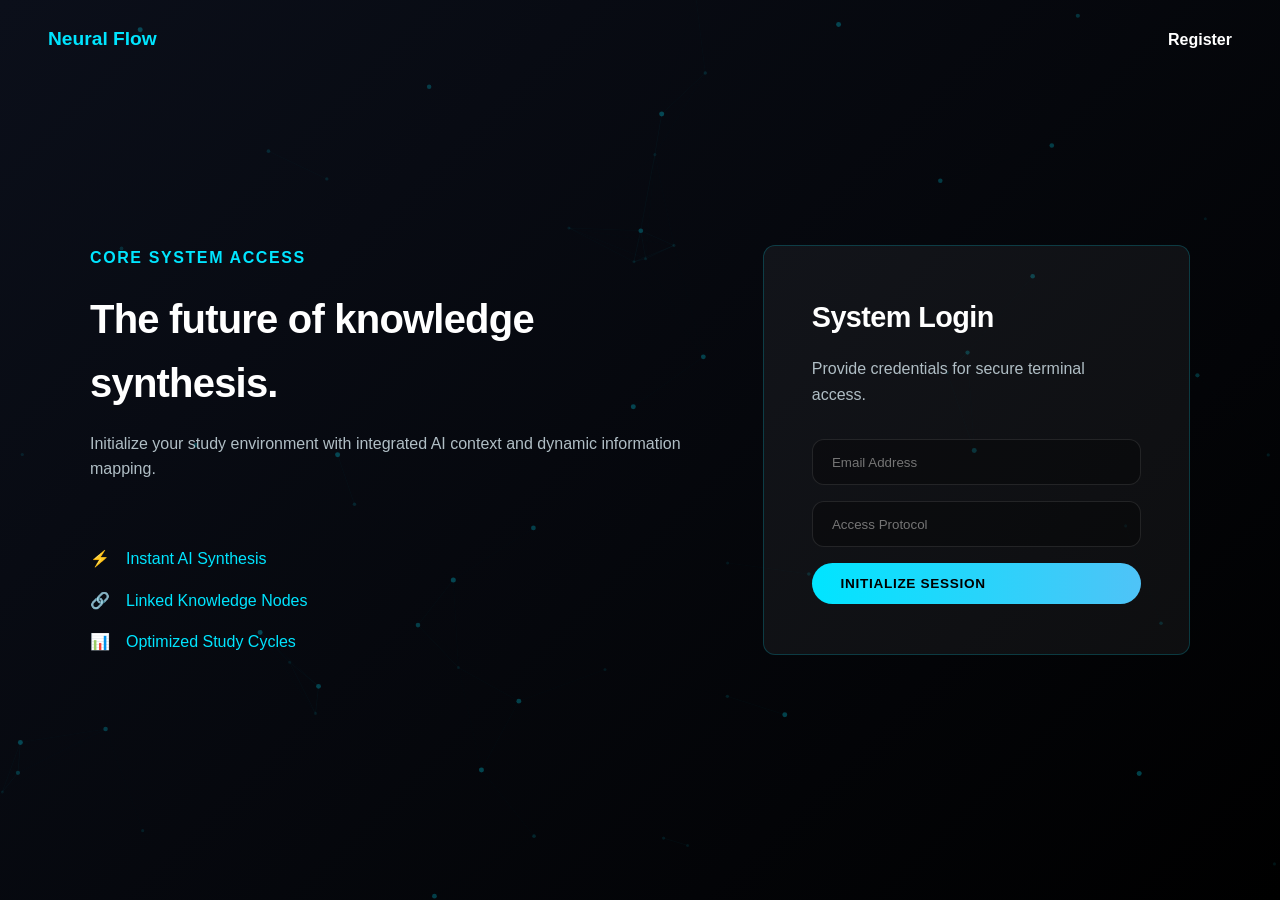
==== commit e382264b: "frontendd" ====
--- a/frontend/index.html
+++ b/frontend/index.html
@@ -6,44 +6,48 @@
 <link rel="stylesheet" href="styles.css">
 </head>
 <body class="auth-page">
-<div class="navbar"><div>AI Study Assistant</div><div><a href="register.html">Register</a></div></div>
-<div class="container">
+<nav class="navbar">
+  <div class="logo">Neural Flow</div>
+  <a href="register.html">Register</a>
+</nav>
+
 <div class="auth-shell">
   <section class="auth-hero">
-    <div>
-      <p class="auth-kicker">Study Command Center</p>
-      <h1>Learn in one focused workspace.</h1>
-      <p>Write notes, sketch diagrams, plan deadlines, and use AI without jumping between disconnected tools.</p>
-    </div>
-    <div class="auth-points">
-      <span>Notebook with drawing canvas</span>
-      <span>Planner for daily study flow</span>
-      <span>AI support with note and file context</span>
-    </div>
-    <div class="hero-badges">
-      <span class="pill">Lesson Planner</span>
-      <span class="pill">Study Notes</span>
-      <span class="pill">Exam Ready</span>
+    <p class="auth-kicker">Core System Access</p>
+    <h1>The future of knowledge synthesis.</h1>
+    <p class="section-intro">Initialize your study environment with integrated AI context and dynamic information mapping.</p>
+    <div style="margin-top: 2rem; display: flex; flex-direction: column; gap: 1rem;">
+       <div style="display: flex; align-items: center; gap: 1rem; color: var(--primary);">
+         <span>⚡</span> <span>Instant AI Synthesis</span>
+       </div>
+       <div style="display: flex; align-items: center; gap: 1rem; color: var(--primary);">
+         <span>🔗</span> <span>Linked Knowledge Nodes</span>
+       </div>
+       <div style="display: flex; align-items: center; gap: 1rem; color: var(--primary);">
+         <span>📊</span> <span>Optimized Study Cycles</span>
+       </div>
     </div>
   </section>
+
   <section class="auth-card">
-    <h2>Login</h2>
-    <p class="section-intro">Enter your account details to continue into your study dashboard.</p>
-    <p id="login-msg" style="color:red"></p>
-    <input id="email" class="input-field" placeholder="Email" type="email" required />
-    <input id="password" class="input-field" placeholder="Password" type="password" required />
-    <button class="btn" id="login-btn">Login</button>
+    <h2>System Login</h2>
+    <p class="section-intro">Provide credentials for secure terminal access.</p>
+    <p id="login-msg" style="color:var(--primary); font-size: 0.8rem; margin-bottom: 1rem;"></p>
+    <input id="email" class="input-field" placeholder="Email Address" type="email" required />
+    <input id="password" class="input-field" placeholder="Access Protocol" type="password" required />
+    <button class="btn" id="login-btn" style="width: 100%;">Initialize Session</button>
   </section>
 </div>
-</div>
+
 <script src="app.js"></script>
+<script src="neural-bg.js"></script>
 <script>
 const loginBtn = document.getElementById('login-btn');
 loginBtn.onclick = async () => {
   const email = document.getElementById('email').value.trim();
   const password = document.getElementById('password').value;
   const result = await apiFetch('/auth/login', 'POST', { email, password });
-  if (!result.success) { showMsg(document.getElementById('login-msg'), result.message); return; }
+  if (!result.success) { document.getElementById('login-msg').textContent = result.message; return; }
   setToken(result.data.token); localStorage.setItem('user', JSON.stringify(result.data.user));
   window.location.href='dashboard.html';
 };
--- a/frontend/styles.css
+++ b/frontend/styles.css
@@ -1,764 +1,324 @@
+:root {
+  --primary: #00E5FF;
+  --primary-glow: rgba(0, 229, 255, 0.5);
+  --secondary: #4FC3F7;
+  --bg-gradient: linear-gradient(135deg, #0B0F1A 0%, #000000 100%);
+  --card-bg: rgba(255, 255, 255, 0.05);
+  --card-border: 1px solid rgba(0, 229, 255, 0.2);
+  --text-main: #FFFFFF;
+  --text-muted: #B0BEC5;
+  --sidebar-bg: rgba(11, 15, 26, 0.8);
+  --input-bg: rgba(0, 0, 0, 0.3);
+  --transition: all 0.3s cubic-bezier(0.4, 0, 0.2, 1);
+  --radius: 12px;
+}
+
 * {
   margin: 0;
   padding: 0;
   box-sizing: border-box;
 }
 
-:root {
-  --font-display: "Inter", "Trebuchet MS", "Segoe UI", sans-serif;
-  --font-body: "Inter", "Verdana", "Geneva", sans-serif;
-
-  --bg: #0b1316;
-  --bg-accent: #111a1f;
-  --surface: rgba(10, 18, 21, 0.94);
-  --surface-strong: rgba(12, 20, 24, 0.98);
-  --surface-soft: rgba(13, 21, 25, 0.86);
-  --surface-muted: #18262b;
-  --line: rgba(235, 242, 244, 0.08);
-
-  --text: #dce8ec;
-  --text-heading: #b0c2c7;
-  --text-soft: #aab9bf;
-  --text-faint: #7d8c93;
-
-  --brand: #7db0ae;
-  --brand-strong: #65a6a0;
-  --accent: #c8a978;
-  --accent-soft: #d9bfa3;
-  --danger: #d17b7b;
-  --success: #7aa88b;
-  --warning: #b5936a;
-
-  --shadow-sm: 0 12px 28px rgba(0, 0, 0, 0.32);
-  --shadow-md: 0 24px 60px rgba(0, 0, 0, 0.44);
-  --shadow-lg: 0 34px 86px rgba(0, 0, 0, 0.54);
-
-  --radius-sm: 14px;
-  --radius-md: 24px;
-  --radius-lg: 34px;
-}
-
-[data-theme="dark"] {
-  --bg: #0b1316;
-  --bg-accent: #111a1f;
-  --surface: rgba(10, 18, 21, 0.94);
-  --surface-strong: rgba(12, 20, 24, 0.98);
-  --surface-soft: rgba(13, 21, 25, 0.86);
-  --surface-muted: #18262b;
-  --line: rgba(235, 242, 244, 0.08);
-
-  --text: #dce8ec;
-  --text-heading: #b0c2c7;
-  --text-soft: #aab9bf;
-  --text-faint: #7d8c93;
-
-  --brand: #7db0ae;
-  --brand-strong: #65a6a0;
-  --accent: #c8a978;
-  --accent-soft: #d9bfa3;
-  --danger: #d17b7b;
-  --success: #7aa88b;
-  --warning: #b5936a;
-
-  --shadow-sm: 0 12px 28px rgba(0, 0, 0, 0.32);
-  --shadow-md: 0 24px 60px rgba(0, 0, 0, 0.44);
-  --shadow-lg: 0 34px 86px rgba(0, 0, 0, 0.54);
-}
-
-html {
-  scroll-behavior: smooth;
-}
-
 body {
+  font-family: 'Inter', -apple-system, BlinkMacSystemFont, sans-serif;
+  background: var(--bg-gradient);
+  color: var(--text-main);
   min-height: 100vh;
-  font-family: var(--font-body);
-  font-weight: 500;
-  color: var(--text);
-  background:
-    repeating-linear-gradient(0deg, rgba(255,255,255,0.02) 0, rgba(255,255,255,0.02) 1px, transparent 1px, transparent 28px),
-    radial-gradient(circle at 10% 12%, rgba(134, 160, 165, 0.05), transparent 12%),
-    linear-gradient(180deg, var(--bg) 0%, var(--bg-accent) 100%);
+  overflow-x: hidden;
+  line-height: 1.6;
+}
+
+/* Layout */
+.app-container {
+  display: flex;
+  min-height: 100vh;
+}
+
+.sidebar {
+  width: 260px;
+  background: var(--sidebar-bg);
+  backdrop-filter: blur(20px);
+  border-right: 1px solid rgba(0, 229, 255, 0.1);
+  display: flex;
+  flex-direction: column;
+  padding: 2rem 1.5rem;
+  position: fixed;
+  height: 100vh;
+  z-index: 100;
+  transition: var(--transition);
+}
+
+.sidebar-logo {
+  font-size: 1.5rem;
+  font-weight: 800;
+  color: var(--primary);
+  margin-bottom: 3rem;
+  display: flex;
+  align-items: center;
+  gap: 0.75rem;
+  text-shadow: 0 0 10px var(--primary-glow);
+}
+
+.nav-links {
+  list-style: none;
+  display: flex;
+  flex-direction: column;
+  gap: 0.5rem;
+}
+
+.nav-links a {
+  text-decoration: none;
+  color: var(--text-muted);
+  padding: 0.8rem 1.2rem;
+  border-radius: var(--radius);
+  display: flex;
+  align-items: center;
+  gap: 1rem;
+  transition: var(--transition);
   position: relative;
-  overflow-x: hidden;
-}
-
-body::before {
-  top: -120px;
-  right: -100px;
-  background: rgba(48, 78, 83, 0.18);
-}
-
-body::after {
-  left: -100px;
-  bottom: -140px;
-  background: rgba(116, 102, 92, 0.12);
-}
-
-body::before,
-body::after {
-  content: "";
-  position: fixed;
-  width: 360px;
-  height: 360px;
-  border-radius: 50%;
-  filter: blur(52px);
-  opacity: 0.18;
-  pointer-events: none;
-  z-index: 0;
-}
-
-body > * {
-  position: relative;
-  z-index: 1;
-}
-
-.container {
-  width: min(1180px, calc(100vw - 2rem));
-  margin: 0 auto 3rem;
-  padding: 1.75rem 0 0;
-}
-
-.auth-page .container {
-  min-height: calc(100vh - 92px);
+}
+
+.nav-links a:hover {
+  color: var(--text-main);
+  background: rgba(0, 229, 255, 0.05);
+}
+
+.nav-links a.active {
+  color: var(--primary);
+  background: rgba(0, 229, 255, 0.1);
+}
+
+.nav-links a.active::before {
+  content: '';
+  position: absolute;
+  left: 0;
+  top: 20%;
+  height: 60%;
+  width: 4px;
+  background: var(--primary);
+  border-radius: 0 4px 4px 0;
+  box-shadow: 0 0 15px var(--primary);
+}
+
+.main-content {
+  flex: 1;
+  margin-left: 260px;
+  padding: 2rem 3rem;
+  width: calc(100% - 260px);
+}
+
+/* Typography */
+h1, h2, h3, h4 {
+  margin-bottom: 1rem;
+  letter-spacing: -0.02em;
+}
+
+h1 { font-size: 2.5rem; font-weight: 800; }
+h2 { font-size: 1.8rem; font-weight: 700; }
+
+.section-intro {
+  color: var(--text-muted);
+  margin-bottom: 2rem;
+  max-width: 800px;
+}
+
+/* Components */
+.card {
+  background: var(--card-bg);
+  backdrop-filter: blur(12px);
+  border: var(--card-border);
+  border-radius: var(--radius);
+  padding: 1.5rem;
+  margin-bottom: 1.5rem;
+  transition: var(--transition);
+}
+
+.card:hover {
+  transform: translateY(-5px);
+  border-color: rgba(0, 229, 255, 0.4);
+  box-shadow: 0 10px 30px rgba(0, 229, 255, 0.1);
+}
+
+.highlight-card {
+  background: linear-gradient(135deg, rgba(0, 229, 255, 0.1), rgba(79, 195, 247, 0.05));
+  border: 1px solid rgba(0, 229, 255, 0.3);
+}
+
+/* Buttons */
+.btn {
+  padding: 0.8rem 1.8rem;
+  border-radius: 999px;
+  border: none;
+  font-weight: 600;
+  cursor: pointer;
+  transition: var(--transition);
+  display: inline-flex;
+  align-items: center;
+  gap: 0.5rem;
+  background: linear-gradient(90deg, var(--primary), var(--secondary));
+  color: #000;
+  text-transform: uppercase;
+  font-size: 0.85rem;
+  letter-spacing: 0.05em;
+}
+
+.btn:hover {
+  transform: scale(1.05);
+  box-shadow: 0 0 20px var(--primary-glow);
+}
+
+.btn-secondary {
+  background: transparent;
+  border: 1px solid var(--primary);
+  color: var(--primary);
+}
+
+.btn-muted {
+  background: rgba(255, 255, 255, 0.1);
+  color: var(--text-main);
+}
+
+/* Form Fields */
+.input-field, textarea, select {
+  width: 100%;
+  padding: 0.9rem 1.2rem;
+  background: var(--input-bg);
+  border: 1px solid rgba(255, 255, 255, 0.1);
+  border-radius: var(--radius);
+  color: var(--text-main);
+  font-family: inherit;
+  margin-bottom: 1rem;
+  transition: var(--transition);
+}
+
+.input-field:focus, textarea:focus, select:focus {
+  outline: none;
+  border-color: var(--primary);
+  box-shadow: 0 0 10px rgba(0, 229, 255, 0.2);
+}
+
+/* Badges */
+.badge {
+  padding: 0.25rem 0.75rem;
+  border-radius: 999px;
+  font-size: 0.75rem;
+  font-weight: 700;
+  text-transform: uppercase;
+}
+
+.badge-success { background: rgba(0, 230, 118, 0.2); color: #00E676; }
+.badge-warning { background: rgba(255, 214, 0, 0.2); color: #FFD600; }
+.badge-danger { background: rgba(255, 82, 82, 0.2); color: #FF5252; }
+
+/* Grid Systems */
+.grid-2 { display: grid; grid-template-columns: 1fr 1fr; gap: 1.5rem; }
+.grid-3 { display: grid; grid-template-columns: repeat(3, 1fr); gap: 1.5rem; }
+
+/* AI Chat Specific */
+.result-panel {
+  background: rgba(0, 0, 0, 0.4);
+  border-left: 4px solid var(--primary);
+  padding: 1.5rem;
+  border-radius: 0 var(--radius) var(--radius) 0;
+  margin-top: 1rem;
+}
+
+/* Animations */
+@keyframes pulse {
+  0% { transform: scale(1); opacity: 0.5; }
+  50% { transform: scale(1.2); opacity: 1; }
+  100% { transform: scale(1); opacity: 0.5; }
+}
+
+.pulse-node {
+  animation: pulse 2s infinite ease-in-out;
+}
+
+/* Responsive */
+@media (max-width: 1024px) {
+  .sidebar { width: 80px; padding: 2rem 0.5rem; }
+  .sidebar-logo span { display: none; }
+  .nav-links a span { display: none; }
+  .main-content { margin-left: 80px; width: calc(100% - 80px); }
+}
+
+@media (max-width: 768px) {
+  .grid-2, .grid-3 { grid-template-columns: 1fr; }
+  .sidebar {
+    width: 100%;
+    height: 60px;
+    bottom: 0;
+    top: auto;
+    flex-direction: row;
+    padding: 0;
+    border-right: none;
+    border-top: 1px solid rgba(0, 229, 255, 0.1);
+  }
+  .sidebar-logo { display: none; }
+  .nav-links {
+    flex-direction: row;
+    width: 100%;
+    justify-content: space-around;
+  }
+  .main-content { margin-left: 0; margin-bottom: 60px; width: 100%; padding: 1.5rem; }
+}
+
+/* Auth Pages */
+.auth-page {
+  display: flex;
+  align-items: center;
+  justify-content: center;
+  min-height: 100vh;
+}
+
+.auth-shell {
   display: grid;
-  place-items: center;
-}
-
-.auth-shell {
-  width: min(980px, 100%);
-  display: grid;
-  grid-template-columns: 1.15fr 0.95fr;
-  gap: 1.5rem;
-  align-items: stretch;
-}
-
-.auth-hero,
-.auth-card,
-.card {
-  background: var(--surface);
-  border: 1px solid var(--line);
-  box-shadow: var(--shadow-md);
-  backdrop-filter: blur(16px);
-}
-
-.auth-hero,
+  grid-template-columns: 1.2fr 0.8fr;
+  max-width: 1100px;
+  width: 90%;
+  gap: 2rem;
+}
+
+.auth-hero {
+  display: flex;
+  flex-direction: column;
+  justify-content: center;
+}
+
 .auth-card {
-  border-radius: var(--radius-lg);
-  padding: 2rem;
-}
-
-.auth-hero {
-  background:
-    linear-gradient(145deg, rgba(75, 90, 47, 0.92), rgba(58, 67, 38, 0.88)),
-    linear-gradient(90deg, rgba(255,255,255,0.08), transparent);
-  color: #f7f3e8;
-  display: flex;
-  flex-direction: column;
-  justify-content: space-between;
-  overflow: hidden;
-  position: relative;
-  border: 1px solid rgba(255,255,255,0.12);
-}
-
-.auth-hero::after {
-  content: "";
-  width: 220px;
-  height: 220px;
-  border-radius: 28px;
-  background: radial-gradient(circle, rgba(255,255,255,0.22), transparent 62%);
-  position: absolute;
-  right: -32px;
-  bottom: -30px;
-  transform: rotate(18deg);
-}
-
-.auth-kicker,
-.hero-kicker {
-  font-size: 0.78rem;
-  letter-spacing: 0.18em;
+  background: var(--card-bg);
+  padding: 3rem;
+  border-radius: var(--radius);
+  border: var(--card-border);
+}
+
+.auth-kicker {
+  color: var(--primary);
   text-transform: uppercase;
   font-weight: 700;
-}
-
-.auth-kicker {
-  color: rgba(243, 255, 252, 0.78);
+  letter-spacing: 0.1em;
   margin-bottom: 1rem;
 }
 
-.auth-hero h1,
-.auth-card h2,
-h1,
-h2,
-h3,
-h4 {
-  font-family: var(--font-display);
-  font-weight: 700;
-  letter-spacing: -0.03em;
-}
-
-.auth-hero h1 {
-  font-size: clamp(2.4rem, 4vw, 3.6rem);
-  line-height: 0.95;
-  margin-bottom: 1rem;
-  color: #fffdf9;
-}
-
-.auth-hero p {
-  color: rgba(243, 255, 252, 0.88);
-  font-size: 1rem;
-  max-width: 30rem;
-}
-
-.auth-points {
-  display: grid;
-  gap: 0.8rem;
-  margin-top: 1.5rem;
-}
-
-.auth-points span {
-  display: inline-flex;
-  align-items: center;
-  gap: 0.7rem;
-  font-size: 0.95rem;
-  color: rgba(243, 255, 252, 0.92);
-}
-
-.auth-points span::before {
-  content: "";
-  width: 10px;
-  height: 10px;
-  border-radius: 999px;
-  background: var(--accent-soft);
-  box-shadow: 0 0 0 6px rgba(166, 159, 134, 0.18);
-}
-
-.hero-badges {
-  display: flex;
-  flex-wrap: wrap;
-  gap: 0.75rem;
-  margin-top: 1.5rem;
-}
-
-
-.checkpoint-meta {
-  display: grid;
-  grid-template-columns: repeat(2, minmax(0, 1fr));
-  gap: 1rem;
-  margin-top: 1.25rem;
-}
-
-.checkpoint-block {
-  padding: 1rem 1.15rem;
-  border-radius: 22px;
-  background: rgba(85, 107, 47, 0.08);
-  border: 1px solid rgba(85, 107, 47, 0.12);
-}
-
-.checkpoint-label {
-  margin: 0 0 0.45rem;
-  font-size: 0.78rem;
-  text-transform: uppercase;
-  letter-spacing: 0.08em;
-  color: var(--text-faint);
-}
-
-.checkpoint-block p:last-child {
-  margin: 0;
-  font-size: 0.97rem;
-  color: var(--text);
-  line-height: 1.6;
-}
-
-.pill {
-  display: inline-flex;
-  align-items: center;
-  padding: 0.75rem 1rem;
-  border-radius: 999px;
-  background: rgba(85, 107, 47, 0.08);
-  border: 1px solid rgba(85, 107, 47, 0.16);
-  color: var(--brand-strong);
-  font-weight: 700;
-  letter-spacing: 0.04em;
-  font-size: 0.88rem;
-}
-
-.auth-card {
-  background: linear-gradient(180deg, rgba(255,255,250,0.96), rgba(245,244,235,0.92));
-  border: 1px solid rgba(112, 99, 73, 0.12);
-}
-
 .navbar {
-  width: min(1240px, calc(100vw - 1.5rem));
-  margin: 0.85rem auto 0;
-  padding: 1rem 1.35rem;
+  position: absolute;
+  top: 0;
+  width: 100%;
+  padding: 1.5rem 3rem;
   display: flex;
   justify-content: space-between;
   align-items: center;
-  gap: 1rem;
-  border-radius: 999px;
-  background: rgba(255, 249, 238, 0.95);
-  border: 1px solid rgba(133, 110, 70, 0.14);
-  box-shadow: 0 18px 40px rgba(79, 92, 74, 0.08);
-  backdrop-filter: blur(20px);
-  position: sticky;
-  top: 1rem;
-  z-index: 100;
-}
-
-[data-theme="dark"] .navbar {
-  background: rgba(9, 18, 29, 0.82);
-  border-color: rgba(255, 255, 255, 0.06);
-}
-
-.navbar > div:first-child {
-  font-family: var(--font-display);
-  font-size: 1.15rem;
+  z-index: 10;
+}
+
+.navbar .logo {
+  color: var(--primary);
   font-weight: 800;
-  color: var(--brand-strong);
-}
-
-.navbar > div:nth-child(2) {
-  display: flex;
-  align-items: center;
-  justify-content: flex-end;
-  gap: 0.4rem;
-  flex-wrap: wrap;
+  font-size: 1.2rem;
 }
 
 .navbar a {
-  color: #111;
+  color: var(--text-main);
   text-decoration: none;
-  font-weight: 700;
-  font-size: 0.92rem;
-  padding: 0.75rem 1rem;
-  border-radius: 999px;
-  background: rgba(255, 255, 255, 0.72);
-  transition: background 0.25s ease, color 0.25s ease, transform 0.25s ease, box-shadow 0.25s ease;
-}
-
-[data-theme="dark"] .navbar a {
-  color: var(--text);
-  background: rgba(255, 255, 255, 0.08);
-}
-
-.navbar a:hover {
-  color: var(--brand-strong);
-  background: rgba(85, 107, 47, 0.12);
-  box-shadow: 0 12px 24px rgba(85, 107, 47, 0.12);
-  text-decoration: none;
-  transform: translateY(-1px);
-}
-
-.page-hero {
-  margin: 1rem 0 1.5rem;
-  padding: 1.25rem 0 0.5rem;
-}
-
-.hero-kicker {
-  color: var(--brand);
-  margin-bottom: 0.7rem;
-}
-
-h1 {
-  font-size: clamp(2.3rem, 4vw, 3.6rem);
-  line-height: 0.96;
-  color: var(--text-heading);
-  margin-bottom: 0.7rem;
-}
-
-.hero-subtitle,
-p {
-  color: var(--text-soft);
-  line-height: 1.7;
-}
-
-.hero-subtitle {
-  max-width: 42rem;
-  font-size: 1rem;
-}
-
-h2 {
-  color: var(--text-heading);
-  font-size: clamp(1.7rem, 3vw, 2.3rem);
-  margin-bottom: 1rem;
-}
-
-h3 {
-  color: var(--text-heading);
-  font-size: 1.25rem;
-  margin-bottom: 0.75rem;
-}
-
-h4 {
-  color: var(--text-heading);
-  font-size: 1rem;
-  margin-bottom: 0.6rem;
-}
-
-.card,
-.highlight-card,
-.auth-card {
-  color: #111;
-}
-
-.card {
-  border-radius: var(--radius-md);
-  padding: 1.75rem;
-  margin-bottom: 1.25rem;
-  overflow: hidden;
-  background: radial-gradient(circle at top right, rgba(255, 255, 255, 0.62), transparent 34%),
-    linear-gradient(180deg, rgba(255, 255, 255, 0.95), rgba(245, 249, 255, 0.78));
-  border: 1px solid rgba(78, 103, 135, 0.16);
-  box-shadow: 0 24px 48px rgba(0, 0, 0, 0.12), 0 8px 16px rgba(0, 0, 0, 0.06);
-  backdrop-filter: blur(16px);
-}
-
-.card:hover {
-  transform: translateY(-3px);
-  transition: transform 0.25s ease, box-shadow 0.25s ease;
-  box-shadow: 0 32px 70px rgba(0, 0, 0, 0.18), 0 8px 18px rgba(0, 0, 0, 0.08);
-}
-
-.highlight-card {
-  padding: 2rem;
-  background: radial-gradient(circle at 18% 18%, rgba(255,255,255,0.92), transparent 32%),
-    linear-gradient(180deg, rgba(255,255,250,0.98), rgba(243, 247, 253, 0.95));
-  border: 1px solid rgba(85, 105, 136, 0.16);
-  box-shadow: 0 30px 72px rgba(0, 0, 0, 0.14), 0 10px 22px rgba(0, 0, 0, 0.08);
-}
-
-.badge-group {
-  display: flex;
-  flex-wrap: wrap;
-  gap: 0.7rem;
-  margin-top: 1rem;
-}
-
-.section-intro {
-  margin-top: -0.15rem;
-  margin-bottom: 1rem;
-  color: var(--text-faint);
-  font-size: 0.95rem;
-}
-
-.grid-2,
-.split-grid {
-  display: grid;
-  grid-template-columns: repeat(2, minmax(0, 1fr));
-  gap: 1.25rem;
-  margin-bottom: 1rem;
-}
-
-.grid-3 {
-  display: grid;
-  grid-template-columns: repeat(3, minmax(0, 1fr));
-  gap: 1rem;
-  margin-bottom: 1rem;
-}
-
-.action-grid {
-  display: grid;
-  grid-template-columns: repeat(auto-fit, minmax(160px, 1fr));
-  gap: 0.9rem;
-  margin-top: 1rem;
-}
-
-.stat-grid {
-  display: grid;
-  grid-template-columns: repeat(auto-fit, minmax(160px, 1fr));
-  gap: 0.9rem;
-  margin-top: 1rem;
-}
-
-.stat-tile {
-  padding: 1rem;
-  border-radius: 18px;
-  background: linear-gradient(180deg, var(--surface-strong), var(--surface-soft));
-  border: 1px solid var(--line);
-}
-
-.stat-label {
-  display: block;
-  color: var(--text-faint);
-  font-size: 0.82rem;
-  text-transform: uppercase;
-  letter-spacing: 0.08em;
-  margin-bottom: 0.4rem;
-}
-
-.stat-value {
-  display: block;
-  font-family: var(--font-display);
-  font-size: 1.6rem;
-  font-weight: 800;
-  color: var(--brand-strong);
-}
-
-.btn {
-  appearance: none;
-  border: none;
-  border-radius: 999px;
-  padding: 0.95rem 1.35rem;
-  background: linear-gradient(135deg, var(--brand), var(--brand-strong));
-  color: #fbfcff;
-  cursor: pointer;
-  display: inline-flex;
-  justify-content: center;
-  align-items: center;
-  gap: 0.45rem;
-  font-family: var(--font-display);
-  font-size: 0.95rem;
-  font-weight: 700;
-  letter-spacing: 0.08em;
-  text-transform: uppercase;
-  box-shadow: 0 16px 28px rgba(85, 107, 47, 0.22);
-  transition: transform 0.22s ease, box-shadow 0.22s ease, opacity 0.22s ease, filter 0.22s ease;
-  margin-right: 0.45rem;
-  margin-bottom: 0.45rem;
-}
-
-.btn:hover {
-  transform: translateY(-2px);
-  filter: brightness(1.02);
-  box-shadow: 0 20px 34px rgba(85, 107, 47, 0.28);
-}
-
-.badge {
-  display: inline-flex;
-  align-items: center;
-  padding: 0.45rem 0.75rem;
-  border-radius: 999px;
-  font-size: 0.82rem;
-  font-weight: 700;
-  text-transform: uppercase;
-  letter-spacing: 0.05em;
-}
-
-.badge-success {
-  background: rgba(95, 122, 61, 0.14);
-  color: #41572d;
-}
-
-.badge-warning {
-  background: rgba(194, 151, 77, 0.14);
-  color: #7d6338;
-}
-
-.badge-danger {
-  background: rgba(169, 92, 63, 0.14);
-  color: #8f4935;
-}
-
-.btn:disabled {
-  opacity: 0.6;
-  cursor: not-allowed;
-  transform: none;
-  box-shadow: none;
-}
-
-.btn-secondary {
-  background: linear-gradient(135deg, var(--accent), #b45309);
-  box-shadow: 0 14px 24px rgba(217, 119, 6, 0.22);
-}
-
-.btn-muted {
-  background: linear-gradient(135deg, #8b6b4f, #6f553f);
-  box-shadow: 0 14px 24px rgba(111, 85, 63, 0.22);
-}
-
-.input-field,
-textarea,
-select {
-  width: 100%;
-  padding: 0.95rem 1rem;
-  border-radius: 16px;
-  border: 1px solid var(--line);
-  background: var(--surface-strong);
-  color: var(--text);
-  font-family: var(--font-body);
-  font-size: 0.96rem;
-  box-shadow: inset 0 1px 0 rgba(255,255,255,0.32);
-  transition: border-color 0.2s ease, box-shadow 0.2s ease, transform 0.2s ease;
-  margin-bottom: 0.95rem;
-}
-
-.input-field::placeholder,
-textarea::placeholder {
-  color: var(--text-faint);
-}
-
-.input-field:focus,
-textarea:focus,
-select:focus {
-  outline: none;
-  border-color: rgba(85, 107, 47, 0.22);
-  box-shadow: 0 0 0 4px rgba(85, 107, 47, 0.14);
-  transform: translateY(-1px);
-}
-
-textarea {
-  resize: vertical;
-  min-height: 120px;
-}
-
-label {
-  display: block;
-  margin-bottom: 0.4rem;
-  font-size: 0.92rem;
-  font-weight: 700;
-  color: var(--text-soft);
-}
-
-small {
-  color: var(--text-faint);
-}
-
-a {
-  color: var(--brand-strong);
-  text-decoration: none;
-}
-
-a:hover {
-  text-decoration: underline;
-}
-
-ul,
-ol {
-  list-style: none;
-  padding: 0;
-}
-
-li {
-  color: var(--text-soft);
-}
-
-hr {
-  border: 0;
-  border-top: 1px solid var(--line);
-}
-
-.panel,
-.result-panel,
-pre {
-  background: linear-gradient(180deg, var(--surface-strong), var(--surface-soft));
-  border: 1px solid var(--line);
-  border-radius: 18px;
-  padding: 1rem;
-}
-
-pre {
-  white-space: pre-wrap;
-  color: var(--text);
-  font-family: "Consolas", "Courier New", monospace;
-  overflow-x: auto;
-}
-
-.empty-state {
-  color: var(--text-faint);
-  font-style: italic;
-}
-
-.badge {
-  display: inline-flex;
-  align-items: center;
-  padding: 0.35rem 0.7rem;
-  border-radius: 999px;
-  font-size: 0.76rem;
-  font-weight: 800;
-  letter-spacing: 0.05em;
-  text-transform: uppercase;
-}
-
-.badge-success {
-  color: #f2fff7;
-  background: linear-gradient(135deg, #2f855a, #276749);
-}
-
-.badge-warning {
-  color: #fffaf0;
-  background: linear-gradient(135deg, #c05621, #9c4221);
-}
-
-.badge-danger {
-  color: #fff7f5;
-  background: linear-gradient(135deg, #c2410c, #9a3412);
-}
-
-.message {
-  padding: 0.95rem 1rem;
-  border-radius: 16px;
-  margin-bottom: 1rem;
-  border: 1px solid transparent;
-}
-
-.message-success {
-  background: rgba(47, 133, 90, 0.1);
-  color: var(--success);
-  border-color: rgba(47, 133, 90, 0.18);
-}
-
-.message-error {
-  background: rgba(194, 65, 12, 0.1);
-  color: var(--danger);
-  border-color: rgba(194, 65, 12, 0.18);
-}
-
-.text-center { text-align: center; }
-.text-right { text-align: right; }
-.mt-1 { margin-top: 0.5rem; }
-.mt-2 { margin-top: 1rem; }
-.mb-1 { margin-bottom: 0.5rem; }
-.mb-2 { margin-bottom: 1rem; }
-.hidden { display: none; }
-
-@media (max-width: 960px) {
-  .auth-shell,
-  .grid-2,
-  .split-grid,
-  .grid-3 {
-    grid-template-columns: 1fr;
-  }
-
-  .navbar {
-    border-radius: 28px;
-    padding: 1rem;
-    align-items: flex-start;
-  }
-}
-
-@media (max-width: 720px) {
-  .container {
-    width: min(100vw - 1rem, 100%);
-    padding-top: 1rem;
-  }
-
-  .navbar {
-    width: calc(100vw - 1rem);
-    position: static;
-    margin-top: 0.5rem;
-    gap: 0.75rem;
-  }
-
-  .navbar > div:nth-child(2) {
-    justify-content: flex-start;
-  }
-
-  h1 {
-    font-size: 2rem;
-  }
-
-  .card,
-  .auth-card,
-  .auth-hero {
-    padding: 1.2rem;
-  }
-
-  .btn {
-    width: 100%;
-    margin-right: 0;
-  }
-
-  .action-grid .btn {
-    width: 100%;
-  }
-}
+  font-weight: 600;
+}
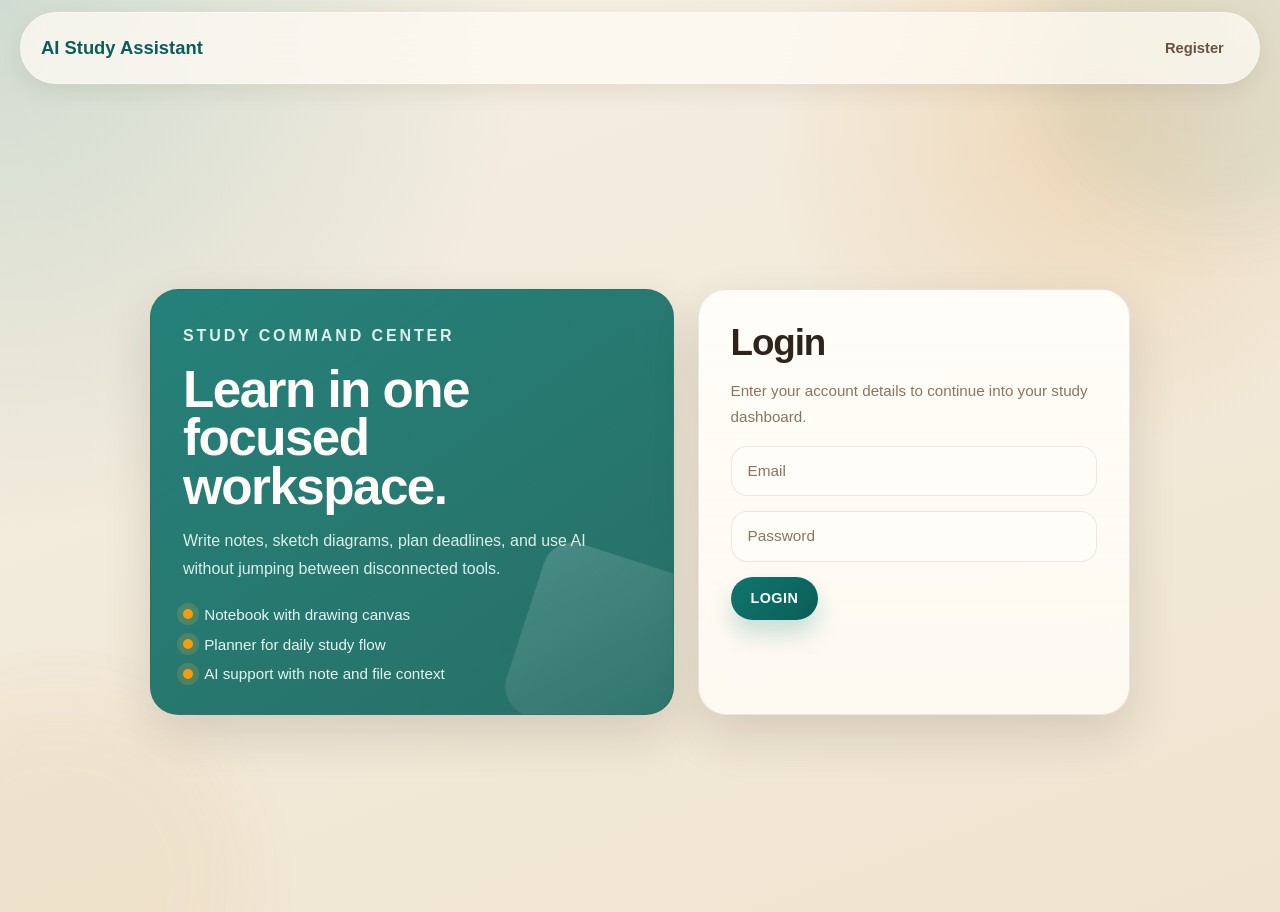
==== commit b2628c48: "Revert "Merge pull request #1 from adiba405/main" This reverts commit 50414f108803ca845214f2bd89da23" ====
--- a/frontend/index.html
+++ b/frontend/index.html
@@ -6,48 +6,39 @@
 <link rel="stylesheet" href="styles.css">
 </head>
 <body class="auth-page">
-<nav class="navbar">
-  <div class="logo">Neural Flow</div>
-  <a href="register.html">Register</a>
-</nav>
-
+<div class="navbar"><div>AI Study Assistant</div><div><a href="register.html">Register</a></div></div>
+<div class="container">
 <div class="auth-shell">
   <section class="auth-hero">
-    <p class="auth-kicker">Core System Access</p>
-    <h1>The future of knowledge synthesis.</h1>
-    <p class="section-intro">Initialize your study environment with integrated AI context and dynamic information mapping.</p>
-    <div style="margin-top: 2rem; display: flex; flex-direction: column; gap: 1rem;">
-       <div style="display: flex; align-items: center; gap: 1rem; color: var(--primary);">
-         <span>⚡</span> <span>Instant AI Synthesis</span>
-       </div>
-       <div style="display: flex; align-items: center; gap: 1rem; color: var(--primary);">
-         <span>🔗</span> <span>Linked Knowledge Nodes</span>
-       </div>
-       <div style="display: flex; align-items: center; gap: 1rem; color: var(--primary);">
-         <span>📊</span> <span>Optimized Study Cycles</span>
-       </div>
+    <div>
+      <p class="auth-kicker">Study Command Center</p>
+      <h1>Learn in one focused workspace.</h1>
+      <p>Write notes, sketch diagrams, plan deadlines, and use AI without jumping between disconnected tools.</p>
+    </div>
+    <div class="auth-points">
+      <span>Notebook with drawing canvas</span>
+      <span>Planner for daily study flow</span>
+      <span>AI support with note and file context</span>
     </div>
   </section>
-
   <section class="auth-card">
-    <h2>System Login</h2>
-    <p class="section-intro">Provide credentials for secure terminal access.</p>
-    <p id="login-msg" style="color:var(--primary); font-size: 0.8rem; margin-bottom: 1rem;"></p>
-    <input id="email" class="input-field" placeholder="Email Address" type="email" required />
-    <input id="password" class="input-field" placeholder="Access Protocol" type="password" required />
-    <button class="btn" id="login-btn" style="width: 100%;">Initialize Session</button>
+    <h2>Login</h2>
+    <p class="section-intro">Enter your account details to continue into your study dashboard.</p>
+    <p id="login-msg" style="color:red"></p>
+    <input id="email" class="input-field" placeholder="Email" type="email" required />
+    <input id="password" class="input-field" placeholder="Password" type="password" required />
+    <button class="btn" id="login-btn">Login</button>
   </section>
 </div>
-
+</div>
 <script src="app.js"></script>
-<script src="neural-bg.js"></script>
 <script>
 const loginBtn = document.getElementById('login-btn');
 loginBtn.onclick = async () => {
   const email = document.getElementById('email').value.trim();
   const password = document.getElementById('password').value;
   const result = await apiFetch('/auth/login', 'POST', { email, password });
-  if (!result.success) { document.getElementById('login-msg').textContent = result.message; return; }
+  if (!result.success) { showMsg(document.getElementById('login-msg'), result.message); return; }
   setToken(result.data.token); localStorage.setItem('user', JSON.stringify(result.data.user));
   window.location.href='dashboard.html';
 };
--- a/frontend/styles.css
+++ b/frontend/styles.css
@@ -1,324 +1,647 @@
-:root {
-  --primary: #00E5FF;
-  --primary-glow: rgba(0, 229, 255, 0.5);
-  --secondary: #4FC3F7;
-  --bg-gradient: linear-gradient(135deg, #0B0F1A 0%, #000000 100%);
-  --card-bg: rgba(255, 255, 255, 0.05);
-  --card-border: 1px solid rgba(0, 229, 255, 0.2);
-  --text-main: #FFFFFF;
-  --text-muted: #B0BEC5;
-  --sidebar-bg: rgba(11, 15, 26, 0.8);
-  --input-bg: rgba(0, 0, 0, 0.3);
-  --transition: all 0.3s cubic-bezier(0.4, 0, 0.2, 1);
-  --radius: 12px;
-}
-
 * {
   margin: 0;
   padding: 0;
   box-sizing: border-box;
 }
 
+:root {
+  --font-display: "Trebuchet MS", "Gill Sans", "Segoe UI", sans-serif;
+  --font-body: "Verdana", "Geneva", sans-serif;
+
+  --bg: #f5efe4;
+  --bg-accent: #efe4cf;
+  --surface: rgba(255, 251, 244, 0.9);
+  --surface-strong: #fffdf8;
+  --surface-soft: rgba(255, 247, 236, 0.8);
+  --surface-muted: #f0e4d1;
+  --line: rgba(103, 72, 48, 0.12);
+
+  --text: #2f241b;
+  --text-soft: #685241;
+  --text-faint: #8a7462;
+
+  --brand: #0f766e;
+  --brand-strong: #0b5e57;
+  --accent: #d97706;
+  --accent-soft: #f59e0b;
+  --danger: #c2410c;
+  --success: #2f855a;
+  --warning: #b7791f;
+
+  --shadow-sm: 0 8px 22px rgba(52, 34, 18, 0.08);
+  --shadow-md: 0 20px 48px rgba(52, 34, 18, 0.14);
+  --shadow-lg: 0 28px 70px rgba(52, 34, 18, 0.18);
+
+  --radius-sm: 12px;
+  --radius-md: 20px;
+  --radius-lg: 28px;
+}
+
+[data-theme="dark"] {
+  --bg: #0f1720;
+  --bg-accent: #14242c;
+  --surface: rgba(20, 33, 40, 0.9);
+  --surface-strong: #18262f;
+  --surface-soft: rgba(24, 38, 47, 0.82);
+  --surface-muted: #20323d;
+  --line: rgba(159, 196, 192, 0.14);
+
+  --text: #ecf7f4;
+  --text-soft: #b3cbc5;
+  --text-faint: #8fb0aa;
+
+  --brand: #4dd0c4;
+  --brand-strong: #2eb8ab;
+  --accent: #f5b041;
+  --accent-soft: #ffc76c;
+  --danger: #f97316;
+  --success: #4ade80;
+  --warning: #facc15;
+
+  --shadow-sm: 0 10px 30px rgba(0, 0, 0, 0.24);
+  --shadow-md: 0 22px 56px rgba(0, 0, 0, 0.32);
+  --shadow-lg: 0 32px 80px rgba(0, 0, 0, 0.38);
+}
+
+html {
+  scroll-behavior: smooth;
+}
+
 body {
-  font-family: 'Inter', -apple-system, BlinkMacSystemFont, sans-serif;
-  background: var(--bg-gradient);
-  color: var(--text-main);
   min-height: 100vh;
+  font-family: var(--font-body);
+  color: var(--text);
+  background:
+    radial-gradient(circle at top left, rgba(15, 118, 110, 0.16), transparent 34%),
+    radial-gradient(circle at 85% 14%, rgba(217, 119, 6, 0.16), transparent 24%),
+    linear-gradient(160deg, var(--bg) 0%, var(--bg-accent) 100%);
+  position: relative;
   overflow-x: hidden;
-  line-height: 1.6;
-}
-
-/* Layout */
-.app-container {
-  display: flex;
-  min-height: 100vh;
-}
-
-.sidebar {
-  width: 260px;
-  background: var(--sidebar-bg);
-  backdrop-filter: blur(20px);
-  border-right: 1px solid rgba(0, 229, 255, 0.1);
+}
+
+body::before,
+body::after {
+  content: "";
+  position: fixed;
+  width: 360px;
+  height: 360px;
+  border-radius: 50%;
+  filter: blur(40px);
+  opacity: 0.22;
+  pointer-events: none;
+  z-index: 0;
+}
+
+body::before {
+  top: -140px;
+  right: -120px;
+  background: rgba(15, 118, 110, 0.34);
+}
+
+body::after {
+  left: -120px;
+  bottom: -160px;
+  background: rgba(217, 119, 6, 0.24);
+}
+
+body > * {
+  position: relative;
+  z-index: 1;
+}
+
+.container {
+  width: min(1180px, calc(100vw - 2rem));
+  margin: 0 auto 3rem;
+  padding: 1.75rem 0 0;
+}
+
+.auth-page .container {
+  min-height: calc(100vh - 92px);
+  display: grid;
+  place-items: center;
+}
+
+.auth-shell {
+  width: min(980px, 100%);
+  display: grid;
+  grid-template-columns: 1.15fr 0.95fr;
+  gap: 1.5rem;
+  align-items: stretch;
+}
+
+.auth-hero,
+.auth-card,
+.card {
+  background: var(--surface);
+  border: 1px solid var(--line);
+  box-shadow: var(--shadow-md);
+  backdrop-filter: blur(16px);
+}
+
+.auth-hero,
+.auth-card {
+  border-radius: var(--radius-lg);
+  padding: 2rem;
+}
+
+.auth-hero {
+  background:
+    linear-gradient(145deg, rgba(15, 118, 110, 0.9), rgba(11, 94, 87, 0.88)),
+    linear-gradient(145deg, rgba(255,255,255,0.08), rgba(255,255,255,0));
+  color: #f3fffc;
   display: flex;
   flex-direction: column;
-  padding: 2rem 1.5rem;
-  position: fixed;
-  height: 100vh;
-  z-index: 100;
-  transition: var(--transition);
-}
-
-.sidebar-logo {
-  font-size: 1.5rem;
-  font-weight: 800;
-  color: var(--primary);
-  margin-bottom: 3rem;
-  display: flex;
-  align-items: center;
-  gap: 0.75rem;
-  text-shadow: 0 0 10px var(--primary-glow);
-}
-
-.nav-links {
-  list-style: none;
-  display: flex;
-  flex-direction: column;
-  gap: 0.5rem;
-}
-
-.nav-links a {
-  text-decoration: none;
-  color: var(--text-muted);
-  padding: 0.8rem 1.2rem;
-  border-radius: var(--radius);
-  display: flex;
-  align-items: center;
-  gap: 1rem;
-  transition: var(--transition);
-  position: relative;
-}
-
-.nav-links a:hover {
-  color: var(--text-main);
-  background: rgba(0, 229, 255, 0.05);
-}
-
-.nav-links a.active {
-  color: var(--primary);
-  background: rgba(0, 229, 255, 0.1);
-}
-
-.nav-links a.active::before {
-  content: '';
+  justify-content: space-between;
+  overflow: hidden;
+}
+
+.auth-hero::after {
+  content: "";
+  width: 180px;
+  height: 180px;
+  border-radius: 30px;
+  background: linear-gradient(135deg, rgba(255,255,255,0.16), rgba(255,255,255,0.02));
   position: absolute;
-  left: 0;
-  top: 20%;
-  height: 60%;
-  width: 4px;
-  background: var(--primary);
-  border-radius: 0 4px 4px 0;
-  box-shadow: 0 0 15px var(--primary);
-}
-
-.main-content {
-  flex: 1;
-  margin-left: 260px;
-  padding: 2rem 3rem;
-  width: calc(100% - 260px);
-}
-
-/* Typography */
-h1, h2, h3, h4 {
+  right: -28px;
+  bottom: -24px;
+  transform: rotate(18deg);
+}
+
+.auth-kicker,
+.hero-kicker {
+  font-size: 0.78rem;
+  letter-spacing: 0.18em;
+  text-transform: uppercase;
+  font-weight: 700;
+}
+
+.auth-kicker {
+  color: rgba(243, 255, 252, 0.78);
   margin-bottom: 1rem;
-  letter-spacing: -0.02em;
-}
-
-h1 { font-size: 2.5rem; font-weight: 800; }
-h2 { font-size: 1.8rem; font-weight: 700; }
-
-.section-intro {
-  color: var(--text-muted);
-  margin-bottom: 2rem;
-  max-width: 800px;
-}
-
-/* Components */
-.card {
-  background: var(--card-bg);
-  backdrop-filter: blur(12px);
-  border: var(--card-border);
-  border-radius: var(--radius);
-  padding: 1.5rem;
-  margin-bottom: 1.5rem;
-  transition: var(--transition);
-}
-
-.card:hover {
-  transform: translateY(-5px);
-  border-color: rgba(0, 229, 255, 0.4);
-  box-shadow: 0 10px 30px rgba(0, 229, 255, 0.1);
-}
-
-.highlight-card {
-  background: linear-gradient(135deg, rgba(0, 229, 255, 0.1), rgba(79, 195, 247, 0.05));
-  border: 1px solid rgba(0, 229, 255, 0.3);
-}
-
-/* Buttons */
-.btn {
-  padding: 0.8rem 1.8rem;
-  border-radius: 999px;
-  border: none;
-  font-weight: 600;
-  cursor: pointer;
-  transition: var(--transition);
+}
+
+.auth-hero h1,
+.auth-card h2,
+h1,
+h2,
+h3,
+h4 {
+  font-family: var(--font-display);
+  letter-spacing: -0.03em;
+}
+
+.auth-hero h1 {
+  font-size: clamp(2.4rem, 4vw, 3.6rem);
+  line-height: 0.95;
+  margin-bottom: 1rem;
+  color: #fffdf9;
+}
+
+.auth-hero p {
+  color: rgba(243, 255, 252, 0.88);
+  font-size: 1rem;
+  max-width: 30rem;
+}
+
+.auth-points {
+  display: grid;
+  gap: 0.8rem;
+  margin-top: 1.5rem;
+}
+
+.auth-points span {
   display: inline-flex;
   align-items: center;
-  gap: 0.5rem;
-  background: linear-gradient(90deg, var(--primary), var(--secondary));
-  color: #000;
-  text-transform: uppercase;
-  font-size: 0.85rem;
-  letter-spacing: 0.05em;
-}
-
-.btn:hover {
-  transform: scale(1.05);
-  box-shadow: 0 0 20px var(--primary-glow);
-}
-
-.btn-secondary {
-  background: transparent;
-  border: 1px solid var(--primary);
-  color: var(--primary);
-}
-
-.btn-muted {
-  background: rgba(255, 255, 255, 0.1);
-  color: var(--text-main);
-}
-
-/* Form Fields */
-.input-field, textarea, select {
-  width: 100%;
-  padding: 0.9rem 1.2rem;
-  background: var(--input-bg);
-  border: 1px solid rgba(255, 255, 255, 0.1);
-  border-radius: var(--radius);
-  color: var(--text-main);
-  font-family: inherit;
-  margin-bottom: 1rem;
-  transition: var(--transition);
-}
-
-.input-field:focus, textarea:focus, select:focus {
-  outline: none;
-  border-color: var(--primary);
-  box-shadow: 0 0 10px rgba(0, 229, 255, 0.2);
-}
-
-/* Badges */
-.badge {
-  padding: 0.25rem 0.75rem;
+  gap: 0.7rem;
+  font-size: 0.95rem;
+  color: rgba(243, 255, 252, 0.92);
+}
+
+.auth-points span::before {
+  content: "";
+  width: 10px;
+  height: 10px;
   border-radius: 999px;
-  font-size: 0.75rem;
-  font-weight: 700;
-  text-transform: uppercase;
-}
-
-.badge-success { background: rgba(0, 230, 118, 0.2); color: #00E676; }
-.badge-warning { background: rgba(255, 214, 0, 0.2); color: #FFD600; }
-.badge-danger { background: rgba(255, 82, 82, 0.2); color: #FF5252; }
-
-/* Grid Systems */
-.grid-2 { display: grid; grid-template-columns: 1fr 1fr; gap: 1.5rem; }
-.grid-3 { display: grid; grid-template-columns: repeat(3, 1fr); gap: 1.5rem; }
-
-/* AI Chat Specific */
-.result-panel {
-  background: rgba(0, 0, 0, 0.4);
-  border-left: 4px solid var(--primary);
-  padding: 1.5rem;
-  border-radius: 0 var(--radius) var(--radius) 0;
-  margin-top: 1rem;
-}
-
-/* Animations */
-@keyframes pulse {
-  0% { transform: scale(1); opacity: 0.5; }
-  50% { transform: scale(1.2); opacity: 1; }
-  100% { transform: scale(1); opacity: 0.5; }
-}
-
-.pulse-node {
-  animation: pulse 2s infinite ease-in-out;
-}
-
-/* Responsive */
-@media (max-width: 1024px) {
-  .sidebar { width: 80px; padding: 2rem 0.5rem; }
-  .sidebar-logo span { display: none; }
-  .nav-links a span { display: none; }
-  .main-content { margin-left: 80px; width: calc(100% - 80px); }
-}
-
-@media (max-width: 768px) {
-  .grid-2, .grid-3 { grid-template-columns: 1fr; }
-  .sidebar {
-    width: 100%;
-    height: 60px;
-    bottom: 0;
-    top: auto;
-    flex-direction: row;
-    padding: 0;
-    border-right: none;
-    border-top: 1px solid rgba(0, 229, 255, 0.1);
-  }
-  .sidebar-logo { display: none; }
-  .nav-links {
-    flex-direction: row;
-    width: 100%;
-    justify-content: space-around;
-  }
-  .main-content { margin-left: 0; margin-bottom: 60px; width: 100%; padding: 1.5rem; }
-}
-
-/* Auth Pages */
-.auth-page {
-  display: flex;
-  align-items: center;
-  justify-content: center;
-  min-height: 100vh;
-}
-
-.auth-shell {
-  display: grid;
-  grid-template-columns: 1.2fr 0.8fr;
-  max-width: 1100px;
-  width: 90%;
-  gap: 2rem;
-}
-
-.auth-hero {
-  display: flex;
-  flex-direction: column;
-  justify-content: center;
+  background: var(--accent-soft);
+  box-shadow: 0 0 0 6px rgba(245, 176, 65, 0.18);
 }
 
 .auth-card {
-  background: var(--card-bg);
-  padding: 3rem;
-  border-radius: var(--radius);
-  border: var(--card-border);
-}
-
-.auth-kicker {
-  color: var(--primary);
-  text-transform: uppercase;
-  font-weight: 700;
-  letter-spacing: 0.1em;
-  margin-bottom: 1rem;
+  background: linear-gradient(180deg, var(--surface-strong), var(--surface));
 }
 
 .navbar {
-  position: absolute;
-  top: 0;
-  width: 100%;
-  padding: 1.5rem 3rem;
+  width: min(1240px, calc(100vw - 1rem));
+  margin: 0.75rem auto 0;
+  padding: 1rem 1.25rem;
   display: flex;
   justify-content: space-between;
   align-items: center;
-  z-index: 10;
-}
-
-.navbar .logo {
-  color: var(--primary);
+  gap: 1rem;
+  border-radius: 999px;
+  background: rgba(255, 251, 244, 0.74);
+  border: 1px solid rgba(255, 255, 255, 0.35);
+  box-shadow: var(--shadow-sm);
+  backdrop-filter: blur(18px);
+  position: sticky;
+  top: 0.75rem;
+  z-index: 100;
+}
+
+[data-theme="dark"] .navbar {
+  background: rgba(17, 28, 34, 0.82);
+  border-color: rgba(255, 255, 255, 0.06);
+}
+
+.navbar > div:first-child {
+  font-family: var(--font-display);
+  font-size: 1.15rem;
   font-weight: 800;
-  font-size: 1.2rem;
+  color: var(--brand-strong);
+}
+
+.navbar > div:nth-child(2) {
+  display: flex;
+  align-items: center;
+  justify-content: flex-end;
+  gap: 0.4rem;
+  flex-wrap: wrap;
 }
 
 .navbar a {
-  color: var(--text-main);
+  color: var(--text-soft);
   text-decoration: none;
-  font-weight: 600;
-}
+  font-weight: 700;
+  font-size: 0.92rem;
+  padding: 0.7rem 0.95rem;
+  border-radius: 999px;
+  transition: background 0.25s ease, color 0.25s ease, transform 0.25s ease;
+}
+
+.navbar a:hover {
+  color: var(--brand-strong);
+  background: rgba(15, 118, 110, 0.1);
+  text-decoration: none;
+  transform: translateY(-1px);
+}
+
+.page-hero {
+  margin: 1rem 0 1.5rem;
+  padding: 1.25rem 0 0.5rem;
+}
+
+.hero-kicker {
+  color: var(--brand);
+  margin-bottom: 0.7rem;
+}
+
+h1 {
+  font-size: clamp(2.3rem, 4vw, 3.6rem);
+  line-height: 0.96;
+  color: var(--text);
+  margin-bottom: 0.7rem;
+}
+
+.hero-subtitle,
+p {
+  color: var(--text-soft);
+  line-height: 1.7;
+}
+
+.hero-subtitle {
+  max-width: 42rem;
+  font-size: 1rem;
+}
+
+h2 {
+  color: var(--text);
+  font-size: clamp(1.7rem, 3vw, 2.3rem);
+  margin-bottom: 1rem;
+}
+
+h3 {
+  color: var(--text);
+  font-size: 1.25rem;
+  margin-bottom: 0.75rem;
+}
+
+h4 {
+  color: var(--text);
+  font-size: 1rem;
+  margin-bottom: 0.6rem;
+}
+
+.card {
+  border-radius: var(--radius-md);
+  padding: 1.5rem;
+  margin-bottom: 1.2rem;
+  overflow: hidden;
+}
+
+.card:hover {
+  transform: translateY(-2px);
+  transition: transform 0.25s ease, box-shadow 0.25s ease;
+  box-shadow: var(--shadow-lg);
+}
+
+.section-intro {
+  margin-top: -0.15rem;
+  margin-bottom: 1rem;
+  color: var(--text-faint);
+  font-size: 0.95rem;
+}
+
+.grid-2,
+.split-grid {
+  display: grid;
+  grid-template-columns: repeat(2, minmax(0, 1fr));
+  gap: 1.25rem;
+  margin-bottom: 1rem;
+}
+
+.grid-3 {
+  display: grid;
+  grid-template-columns: repeat(3, minmax(0, 1fr));
+  gap: 1rem;
+  margin-bottom: 1rem;
+}
+
+.action-grid {
+  display: grid;
+  grid-template-columns: repeat(auto-fit, minmax(160px, 1fr));
+  gap: 0.9rem;
+  margin-top: 1rem;
+}
+
+.stat-grid {
+  display: grid;
+  grid-template-columns: repeat(auto-fit, minmax(160px, 1fr));
+  gap: 0.9rem;
+  margin-top: 1rem;
+}
+
+.stat-tile {
+  padding: 1rem;
+  border-radius: 18px;
+  background: linear-gradient(180deg, var(--surface-strong), var(--surface-soft));
+  border: 1px solid var(--line);
+}
+
+.stat-label {
+  display: block;
+  color: var(--text-faint);
+  font-size: 0.82rem;
+  text-transform: uppercase;
+  letter-spacing: 0.08em;
+  margin-bottom: 0.4rem;
+}
+
+.stat-value {
+  display: block;
+  font-family: var(--font-display);
+  font-size: 1.6rem;
+  font-weight: 800;
+  color: var(--brand-strong);
+}
+
+.btn {
+  appearance: none;
+  border: none;
+  border-radius: 999px;
+  padding: 0.85rem 1.25rem;
+  background: linear-gradient(135deg, var(--brand), var(--brand-strong));
+  color: #f8fdfa;
+  cursor: pointer;
+  display: inline-flex;
+  justify-content: center;
+  align-items: center;
+  gap: 0.45rem;
+  font-family: var(--font-display);
+  font-size: 0.9rem;
+  font-weight: 800;
+  letter-spacing: 0.03em;
+  text-transform: uppercase;
+  box-shadow: 0 14px 24px rgba(15, 118, 110, 0.22);
+  transition: transform 0.22s ease, box-shadow 0.22s ease, opacity 0.22s ease;
+  margin-right: 0.45rem;
+  margin-bottom: 0.45rem;
+}
+
+.btn:hover {
+  transform: translateY(-2px);
+  box-shadow: 0 18px 28px rgba(15, 118, 110, 0.28);
+}
+
+.btn:disabled {
+  opacity: 0.6;
+  cursor: not-allowed;
+  transform: none;
+  box-shadow: none;
+}
+
+.btn-secondary {
+  background: linear-gradient(135deg, var(--accent), #b45309);
+  box-shadow: 0 14px 24px rgba(217, 119, 6, 0.22);
+}
+
+.btn-muted {
+  background: linear-gradient(135deg, #8b6b4f, #6f553f);
+  box-shadow: 0 14px 24px rgba(111, 85, 63, 0.22);
+}
+
+.input-field,
+textarea,
+select {
+  width: 100%;
+  padding: 0.95rem 1rem;
+  border-radius: 16px;
+  border: 1px solid var(--line);
+  background: var(--surface-strong);
+  color: var(--text);
+  font-family: var(--font-body);
+  font-size: 0.96rem;
+  box-shadow: inset 0 1px 0 rgba(255,255,255,0.32);
+  transition: border-color 0.2s ease, box-shadow 0.2s ease, transform 0.2s ease;
+  margin-bottom: 0.95rem;
+}
+
+.input-field::placeholder,
+textarea::placeholder {
+  color: var(--text-faint);
+}
+
+.input-field:focus,
+textarea:focus,
+select:focus {
+  outline: none;
+  border-color: rgba(15, 118, 110, 0.4);
+  box-shadow: 0 0 0 4px rgba(15, 118, 110, 0.12);
+  transform: translateY(-1px);
+}
+
+textarea {
+  resize: vertical;
+  min-height: 120px;
+}
+
+label {
+  display: block;
+  margin-bottom: 0.4rem;
+  font-size: 0.92rem;
+  font-weight: 700;
+  color: var(--text-soft);
+}
+
+small {
+  color: var(--text-faint);
+}
+
+a {
+  color: var(--brand-strong);
+  text-decoration: none;
+}
+
+a:hover {
+  text-decoration: underline;
+}
+
+ul,
+ol {
+  list-style: none;
+  padding: 0;
+}
+
+li {
+  color: var(--text-soft);
+}
+
+hr {
+  border: 0;
+  border-top: 1px solid var(--line);
+}
+
+.panel,
+.result-panel,
+pre {
+  background: linear-gradient(180deg, var(--surface-strong), var(--surface-soft));
+  border: 1px solid var(--line);
+  border-radius: 18px;
+  padding: 1rem;
+}
+
+pre {
+  white-space: pre-wrap;
+  color: var(--text);
+  font-family: "Consolas", "Courier New", monospace;
+  overflow-x: auto;
+}
+
+.empty-state {
+  color: var(--text-faint);
+  font-style: italic;
+}
+
+.badge {
+  display: inline-flex;
+  align-items: center;
+  padding: 0.35rem 0.7rem;
+  border-radius: 999px;
+  font-size: 0.76rem;
+  font-weight: 800;
+  letter-spacing: 0.05em;
+  text-transform: uppercase;
+}
+
+.badge-success {
+  color: #f2fff7;
+  background: linear-gradient(135deg, #2f855a, #276749);
+}
+
+.badge-warning {
+  color: #fffaf0;
+  background: linear-gradient(135deg, #c05621, #9c4221);
+}
+
+.badge-danger {
+  color: #fff7f5;
+  background: linear-gradient(135deg, #c2410c, #9a3412);
+}
+
+.message {
+  padding: 0.95rem 1rem;
+  border-radius: 16px;
+  margin-bottom: 1rem;
+  border: 1px solid transparent;
+}
+
+.message-success {
+  background: rgba(47, 133, 90, 0.1);
+  color: var(--success);
+  border-color: rgba(47, 133, 90, 0.18);
+}
+
+.message-error {
+  background: rgba(194, 65, 12, 0.1);
+  color: var(--danger);
+  border-color: rgba(194, 65, 12, 0.18);
+}
+
+.text-center { text-align: center; }
+.text-right { text-align: right; }
+.mt-1 { margin-top: 0.5rem; }
+.mt-2 { margin-top: 1rem; }
+.mb-1 { margin-bottom: 0.5rem; }
+.mb-2 { margin-bottom: 1rem; }
+.hidden { display: none; }
+
+@media (max-width: 960px) {
+  .auth-shell,
+  .grid-2,
+  .split-grid,
+  .grid-3 {
+    grid-template-columns: 1fr;
+  }
+
+  .navbar {
+    border-radius: 28px;
+    padding: 1rem;
+    align-items: flex-start;
+  }
+}
+
+@media (max-width: 720px) {
+  .container {
+    width: min(100vw - 1rem, 100%);
+    padding-top: 1rem;
+  }
+
+  .navbar {
+    width: calc(100vw - 1rem);
+    position: static;
+    margin-top: 0.5rem;
+    gap: 0.75rem;
+  }
+
+  .navbar > div:nth-child(2) {
+    justify-content: flex-start;
+  }
+
+  h1 {
+    font-size: 2rem;
+  }
+
+  .card,
+  .auth-card,
+  .auth-hero {
+    padding: 1.2rem;
+  }
+
+  .btn {
+    width: 100%;
+    margin-right: 0;
+  }
+
+  .action-grid .btn {
+    width: 100%;
+  }
+}
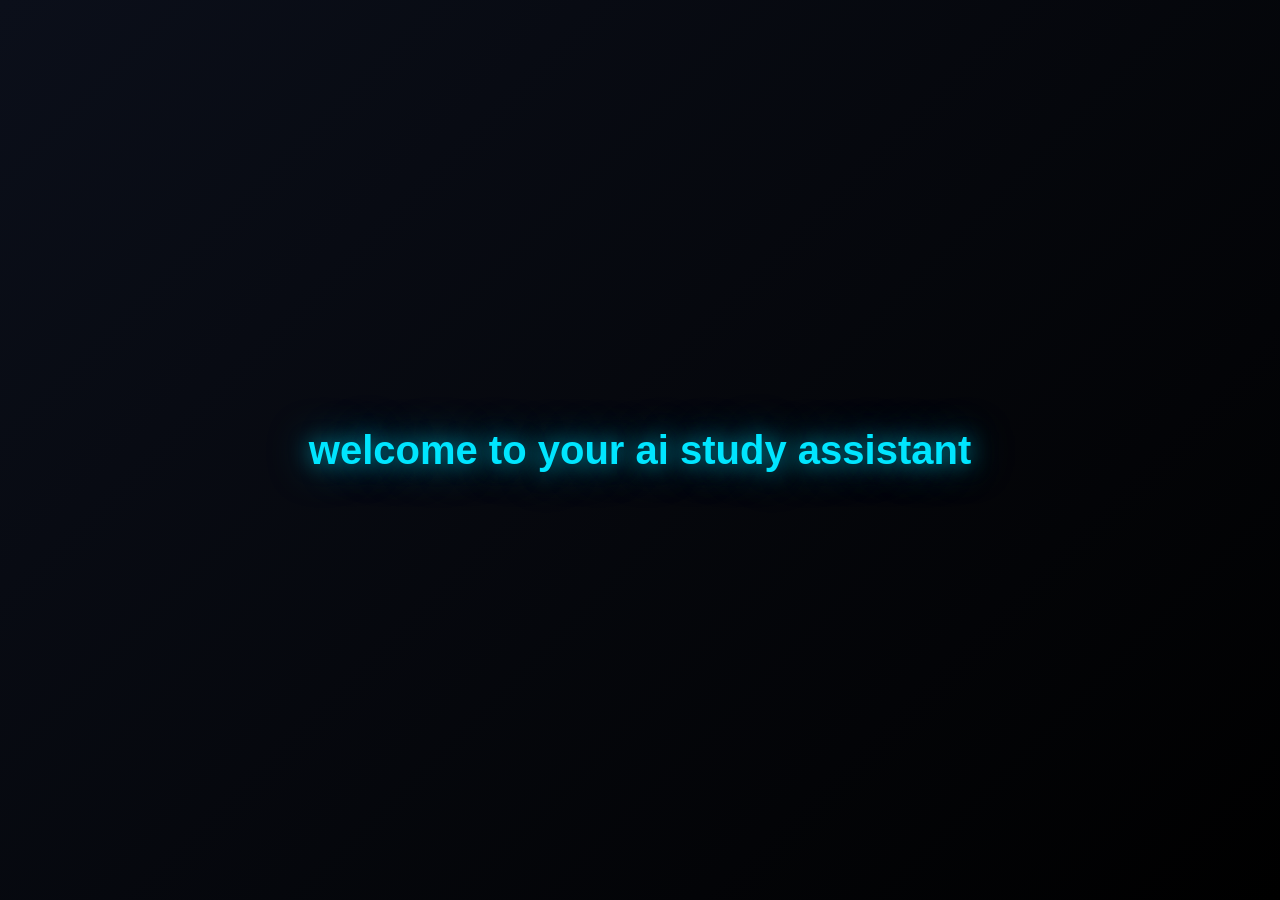
==== commit ff7f6b59: "2nd may welcome text" ====
--- a/frontend/index.html
+++ b/frontend/index.html
@@ -6,39 +6,80 @@
 <link rel="stylesheet" href="styles.css">
 </head>
 <body class="auth-page">
-<div class="navbar"><div>AI Study Assistant</div><div><a href="register.html">Register</a></div></div>
-<div class="container">
+<!-- Welcome Animation Overlay -->
+<div class="welcome-overlay" id="welcome-overlay">
+  <div class="welcome-text" id="welcome-text">welcome to your ai study assistant</div>
+</div>
+
+<nav class="navbar">
+  <div class="logo">Neural Flow</div>
+  <a href="register.html">Register</a>
+</nav>
+
 <div class="auth-shell">
   <section class="auth-hero">
-    <div>
-      <p class="auth-kicker">Study Command Center</p>
-      <h1>Learn in one focused workspace.</h1>
-      <p>Write notes, sketch diagrams, plan deadlines, and use AI without jumping between disconnected tools.</p>
-    </div>
-    <div class="auth-points">
-      <span>Notebook with drawing canvas</span>
-      <span>Planner for daily study flow</span>
-      <span>AI support with note and file context</span>
+    <p class="auth-kicker">Core System Access</p>
+    <h1>The future of knowledge synthesis.</h1>
+    <p class="section-intro">Initialize your study environment with integrated AI context and dynamic information mapping.</p>
+    <div style="margin-top: 2rem; display: flex; flex-direction: column; gap: 1rem;">
+       <div style="display: flex; align-items: center; gap: 1rem; color: var(--primary);">
+         <span>⚡</span> <span>Instant AI Synthesis</span>
+       </div>
+       <div style="display: flex; align-items: center; gap: 1rem; color: var(--primary);">
+         <span>🔗</span> <span>Linked Knowledge Nodes</span>
+       </div>
+       <div style="display: flex; align-items: center; gap: 1rem; color: var(--primary);">
+         <span>📊</span> <span>Optimized Study Cycles</span>
+       </div>
     </div>
   </section>
+
   <section class="auth-card">
-    <h2>Login</h2>
-    <p class="section-intro">Enter your account details to continue into your study dashboard.</p>
-    <p id="login-msg" style="color:red"></p>
-    <input id="email" class="input-field" placeholder="Email" type="email" required />
-    <input id="password" class="input-field" placeholder="Password" type="password" required />
-    <button class="btn" id="login-btn">Login</button>
+    <h2>System Login</h2>
+    <p class="section-intro">Provide credentials for secure terminal access.</p>
+    <p id="login-msg" style="color:var(--primary); font-size: 0.8rem; margin-bottom: 1rem;"></p>
+    <input id="email" class="input-field" placeholder="Email Address" type="email" required />
+    <input id="password" class="input-field" placeholder="Access Protocol" type="password" required />
+    <button class="btn" id="login-btn" style="width: 100%;">Initialize Session</button>
   </section>
 </div>
-</div>
+
 <script src="app.js"></script>
+<script src="neural-bg.js"></script>
 <script>
+// Welcome Animation on Page Load
+document.addEventListener('DOMContentLoaded', function() {
+  const overlay = document.getElementById('welcome-overlay');
+  const text = document.getElementById('welcome-text');
+  
+  // Check if this is the first visit (not from login/redirect)
+  const hasVisited = sessionStorage.getItem('hasVisitedBefore');
+  
+  if (!hasVisited) {
+    // First visit - show the welcome animation
+    setTimeout(function() {
+      overlay.classList.add('active');
+      text.classList.add('animate-glow');
+      
+      // Hide after 3 seconds
+      setTimeout(function() {
+        overlay.classList.remove('active');
+        overlay.classList.add('hidden');
+        sessionStorage.setItem('hasVisitedBefore', 'true');
+      }, 3000);
+    }, 100);
+  } else {
+    // Already visited - don't show animation
+    overlay.style.display = 'none';
+  }
+});
+
 const loginBtn = document.getElementById('login-btn');
 loginBtn.onclick = async () => {
   const email = document.getElementById('email').value.trim();
   const password = document.getElementById('password').value;
   const result = await apiFetch('/auth/login', 'POST', { email, password });
-  if (!result.success) { showMsg(document.getElementById('login-msg'), result.message); return; }
+  if (!result.success) { document.getElementById('login-msg').textContent = result.message; return; }
   setToken(result.data.token); localStorage.setItem('user', JSON.stringify(result.data.user));
   window.location.href='dashboard.html';
 };
--- a/frontend/styles.css
+++ b/frontend/styles.css
@@ -1,647 +1,389 @@
+:root {
+  --primary: #00E5FF;
+  --primary-glow: rgba(0, 229, 255, 0.5);
+  --secondary: #4FC3F7;
+  --bg-gradient: linear-gradient(135deg, #0B0F1A 0%, #000000 100%);
+  --card-bg: rgba(255, 255, 255, 0.05);
+  --card-border: 1px solid rgba(0, 229, 255, 0.2);
+  --text-main: #FFFFFF;
+  --text-muted: #B0BEC5;
+  --sidebar-bg: rgba(11, 15, 26, 0.8);
+  --input-bg: rgba(0, 0, 0, 0.3);
+  --transition: all 0.3s cubic-bezier(0.4, 0, 0.2, 1);
+  --radius: 12px;
+}
+
 * {
   margin: 0;
   padding: 0;
   box-sizing: border-box;
 }
 
-:root {
-  --font-display: "Trebuchet MS", "Gill Sans", "Segoe UI", sans-serif;
-  --font-body: "Verdana", "Geneva", sans-serif;
-
-  --bg: #f5efe4;
-  --bg-accent: #efe4cf;
-  --surface: rgba(255, 251, 244, 0.9);
-  --surface-strong: #fffdf8;
-  --surface-soft: rgba(255, 247, 236, 0.8);
-  --surface-muted: #f0e4d1;
-  --line: rgba(103, 72, 48, 0.12);
-
-  --text: #2f241b;
-  --text-soft: #685241;
-  --text-faint: #8a7462;
-
-  --brand: #0f766e;
-  --brand-strong: #0b5e57;
-  --accent: #d97706;
-  --accent-soft: #f59e0b;
-  --danger: #c2410c;
-  --success: #2f855a;
-  --warning: #b7791f;
-
-  --shadow-sm: 0 8px 22px rgba(52, 34, 18, 0.08);
-  --shadow-md: 0 20px 48px rgba(52, 34, 18, 0.14);
-  --shadow-lg: 0 28px 70px rgba(52, 34, 18, 0.18);
-
-  --radius-sm: 12px;
-  --radius-md: 20px;
-  --radius-lg: 28px;
-}
-
-[data-theme="dark"] {
-  --bg: #0f1720;
-  --bg-accent: #14242c;
-  --surface: rgba(20, 33, 40, 0.9);
-  --surface-strong: #18262f;
-  --surface-soft: rgba(24, 38, 47, 0.82);
-  --surface-muted: #20323d;
-  --line: rgba(159, 196, 192, 0.14);
-
-  --text: #ecf7f4;
-  --text-soft: #b3cbc5;
-  --text-faint: #8fb0aa;
-
-  --brand: #4dd0c4;
-  --brand-strong: #2eb8ab;
-  --accent: #f5b041;
-  --accent-soft: #ffc76c;
-  --danger: #f97316;
-  --success: #4ade80;
-  --warning: #facc15;
-
-  --shadow-sm: 0 10px 30px rgba(0, 0, 0, 0.24);
-  --shadow-md: 0 22px 56px rgba(0, 0, 0, 0.32);
-  --shadow-lg: 0 32px 80px rgba(0, 0, 0, 0.38);
-}
-
-html {
-  scroll-behavior: smooth;
-}
-
 body {
+  font-family: 'Inter', -apple-system, BlinkMacSystemFont, sans-serif;
+  background: var(--bg-gradient);
+  color: var(--text-main);
   min-height: 100vh;
-  font-family: var(--font-body);
-  color: var(--text);
-  background:
-    radial-gradient(circle at top left, rgba(15, 118, 110, 0.16), transparent 34%),
-    radial-gradient(circle at 85% 14%, rgba(217, 119, 6, 0.16), transparent 24%),
-    linear-gradient(160deg, var(--bg) 0%, var(--bg-accent) 100%);
+  overflow-x: hidden;
+  line-height: 1.6;
+}
+
+/* Layout */
+.app-container {
+  display: flex;
+  min-height: 100vh;
+}
+
+.sidebar {
+  width: 260px;
+  background: var(--sidebar-bg);
+  backdrop-filter: blur(20px);
+  border-right: 1px solid rgba(0, 229, 255, 0.1);
+  display: flex;
+  flex-direction: column;
+  padding: 2rem 1.5rem;
+  position: fixed;
+  height: 100vh;
+  z-index: 100;
+  transition: var(--transition);
+}
+
+.sidebar-logo {
+  font-size: 1.5rem;
+  font-weight: 800;
+  color: var(--primary);
+  margin-bottom: 3rem;
+  display: flex;
+  align-items: center;
+  gap: 0.75rem;
+  text-shadow: 0 0 10px var(--primary-glow);
+}
+
+.nav-links {
+  list-style: none;
+  display: flex;
+  flex-direction: column;
+  gap: 0.5rem;
+}
+
+.nav-links a {
+  text-decoration: none;
+  color: var(--text-muted);
+  padding: 0.8rem 1.2rem;
+  border-radius: var(--radius);
+  display: flex;
+  align-items: center;
+  gap: 1rem;
+  transition: var(--transition);
   position: relative;
-  overflow-x: hidden;
-}
-
-body::before,
-body::after {
-  content: "";
-  position: fixed;
-  width: 360px;
-  height: 360px;
-  border-radius: 50%;
-  filter: blur(40px);
-  opacity: 0.22;
-  pointer-events: none;
-  z-index: 0;
-}
-
-body::before {
-  top: -140px;
-  right: -120px;
-  background: rgba(15, 118, 110, 0.34);
-}
-
-body::after {
-  left: -120px;
-  bottom: -160px;
-  background: rgba(217, 119, 6, 0.24);
-}
-
-body > * {
-  position: relative;
-  z-index: 1;
-}
-
-.container {
-  width: min(1180px, calc(100vw - 2rem));
-  margin: 0 auto 3rem;
-  padding: 1.75rem 0 0;
-}
-
-.auth-page .container {
-  min-height: calc(100vh - 92px);
+}
+
+.nav-links a:hover {
+  color: var(--text-main);
+  background: rgba(0, 229, 255, 0.05);
+}
+
+.nav-links a.active {
+  color: var(--primary);
+  background: rgba(0, 229, 255, 0.1);
+}
+
+.nav-links a.active::before {
+  content: '';
+  position: absolute;
+  left: 0;
+  top: 20%;
+  height: 60%;
+  width: 4px;
+  background: var(--primary);
+  border-radius: 0 4px 4px 0;
+  box-shadow: 0 0 15px var(--primary);
+}
+
+.main-content {
+  flex: 1;
+  margin-left: 260px;
+  padding: 2rem 3rem;
+  width: calc(100% - 260px);
+}
+
+/* Typography */
+h1, h2, h3, h4 {
+  margin-bottom: 1rem;
+  letter-spacing: -0.02em;
+}
+
+h1 { font-size: 2.5rem; font-weight: 800; }
+h2 { font-size: 1.8rem; font-weight: 700; }
+
+.section-intro {
+  color: var(--text-muted);
+  margin-bottom: 2rem;
+  max-width: 800px;
+}
+
+/* Components */
+.card {
+  background: var(--card-bg);
+  backdrop-filter: blur(12px);
+  border: var(--card-border);
+  border-radius: var(--radius);
+  padding: 1.5rem;
+  margin-bottom: 1.5rem;
+  transition: var(--transition);
+}
+
+.card:hover {
+  transform: translateY(-5px);
+  border-color: rgba(0, 229, 255, 0.4);
+  box-shadow: 0 10px 30px rgba(0, 229, 255, 0.1);
+}
+
+.highlight-card {
+  background: linear-gradient(135deg, rgba(0, 229, 255, 0.1), rgba(79, 195, 247, 0.05));
+  border: 1px solid rgba(0, 229, 255, 0.3);
+}
+
+/* Buttons */
+.btn {
+  padding: 0.8rem 1.8rem;
+  border-radius: 999px;
+  border: none;
+  font-weight: 600;
+  cursor: pointer;
+  transition: var(--transition);
+  display: inline-flex;
+  align-items: center;
+  gap: 0.5rem;
+  background: linear-gradient(90deg, var(--primary), var(--secondary));
+  color: #000;
+  text-transform: uppercase;
+  font-size: 0.85rem;
+  letter-spacing: 0.05em;
+}
+
+.btn:hover {
+  transform: scale(1.05);
+  box-shadow: 0 0 20px var(--primary-glow);
+}
+
+.btn-secondary {
+  background: transparent;
+  border: 1px solid var(--primary);
+  color: var(--primary);
+}
+
+.btn-muted {
+  background: rgba(255, 255, 255, 0.1);
+  color: var(--text-main);
+}
+
+/* Form Fields */
+.input-field, textarea, select {
+  width: 100%;
+  padding: 0.9rem 1.2rem;
+  background: var(--input-bg);
+  border: 1px solid rgba(255, 255, 255, 0.1);
+  border-radius: var(--radius);
+  color: var(--text-main);
+  font-family: inherit;
+  margin-bottom: 1rem;
+  transition: var(--transition);
+}
+
+.input-field:focus, textarea:focus, select:focus {
+  outline: none;
+  border-color: var(--primary);
+  box-shadow: 0 0 10px rgba(0, 229, 255, 0.2);
+}
+
+/* Badges */
+.badge {
+  padding: 0.25rem 0.75rem;
+  border-radius: 999px;
+  font-size: 0.75rem;
+  font-weight: 700;
+  text-transform: uppercase;
+}
+
+.badge-success { background: rgba(0, 230, 118, 0.2); color: #00E676; }
+.badge-warning { background: rgba(255, 214, 0, 0.2); color: #FFD600; }
+.badge-danger { background: rgba(255, 82, 82, 0.2); color: #FF5252; }
+
+/* Grid Systems */
+.grid-2 { display: grid; grid-template-columns: 1fr 1fr; gap: 1.5rem; }
+.grid-3 { display: grid; grid-template-columns: repeat(3, 1fr); gap: 1.5rem; }
+
+/* AI Chat Specific */
+.result-panel {
+  background: rgba(0, 0, 0, 0.4);
+  border-left: 4px solid var(--primary);
+  padding: 1.5rem;
+  border-radius: 0 var(--radius) var(--radius) 0;
+  margin-top: 1rem;
+}
+
+/* Animations */
+@keyframes pulse {
+  0% { transform: scale(1); opacity: 0.5; }
+  50% { transform: scale(1.2); opacity: 1; }
+  100% { transform: scale(1); opacity: 0.5; }
+}
+
+.pulse-node {
+  animation: pulse 2s infinite ease-in-out;
+}
+
+/* Responsive */
+@media (max-width: 1024px) {
+  .sidebar { width: 80px; padding: 2rem 0.5rem; }
+  .sidebar-logo span { display: none; }
+  .nav-links a span { display: none; }
+  .main-content { margin-left: 80px; width: calc(100% - 80px); }
+}
+
+@media (max-width: 768px) {
+  .grid-2, .grid-3 { grid-template-columns: 1fr; }
+  .sidebar {
+    width: 100%;
+    height: 60px;
+    bottom: 0;
+    top: auto;
+    flex-direction: row;
+    padding: 0;
+    border-right: none;
+    border-top: 1px solid rgba(0, 229, 255, 0.1);
+  }
+  .sidebar-logo { display: none; }
+  .nav-links {
+    flex-direction: row;
+    width: 100%;
+    justify-content: space-around;
+  }
+  .main-content { margin-left: 0; margin-bottom: 60px; width: 100%; padding: 1.5rem; }
+}
+
+/* Auth Pages */
+.auth-page {
+  display: flex;
+  align-items: center;
+  justify-content: center;
+  min-height: 100vh;
+}
+
+.auth-shell {
   display: grid;
-  place-items: center;
-}
-
-.auth-shell {
-  width: min(980px, 100%);
-  display: grid;
-  grid-template-columns: 1.15fr 0.95fr;
-  gap: 1.5rem;
-  align-items: stretch;
-}
-
-.auth-hero,
-.auth-card,
-.card {
-  background: var(--surface);
-  border: 1px solid var(--line);
-  box-shadow: var(--shadow-md);
-  backdrop-filter: blur(16px);
-}
-
-.auth-hero,
+  grid-template-columns: 1.2fr 0.8fr;
+  max-width: 1100px;
+  width: 90%;
+  gap: 2rem;
+}
+
+.auth-hero {
+  display: flex;
+  flex-direction: column;
+  justify-content: center;
+}
+
 .auth-card {
-  border-radius: var(--radius-lg);
-  padding: 2rem;
-}
-
-.auth-hero {
-  background:
-    linear-gradient(145deg, rgba(15, 118, 110, 0.9), rgba(11, 94, 87, 0.88)),
-    linear-gradient(145deg, rgba(255,255,255,0.08), rgba(255,255,255,0));
-  color: #f3fffc;
-  display: flex;
-  flex-direction: column;
-  justify-content: space-between;
-  overflow: hidden;
-}
-
-.auth-hero::after {
-  content: "";
-  width: 180px;
-  height: 180px;
-  border-radius: 30px;
-  background: linear-gradient(135deg, rgba(255,255,255,0.16), rgba(255,255,255,0.02));
-  position: absolute;
-  right: -28px;
-  bottom: -24px;
-  transform: rotate(18deg);
-}
-
-.auth-kicker,
-.hero-kicker {
-  font-size: 0.78rem;
-  letter-spacing: 0.18em;
+  background: var(--card-bg);
+  padding: 3rem;
+  border-radius: var(--radius);
+  border: var(--card-border);
+}
+
+.auth-kicker {
+  color: var(--primary);
   text-transform: uppercase;
   font-weight: 700;
-}
-
-.auth-kicker {
-  color: rgba(243, 255, 252, 0.78);
+  letter-spacing: 0.1em;
   margin-bottom: 1rem;
 }
 
-.auth-hero h1,
-.auth-card h2,
-h1,
-h2,
-h3,
-h4 {
-  font-family: var(--font-display);
-  letter-spacing: -0.03em;
-}
-
-.auth-hero h1 {
-  font-size: clamp(2.4rem, 4vw, 3.6rem);
-  line-height: 0.95;
-  margin-bottom: 1rem;
-  color: #fffdf9;
-}
-
-.auth-hero p {
-  color: rgba(243, 255, 252, 0.88);
-  font-size: 1rem;
-  max-width: 30rem;
-}
-
-.auth-points {
-  display: grid;
-  gap: 0.8rem;
-  margin-top: 1.5rem;
-}
-
-.auth-points span {
-  display: inline-flex;
-  align-items: center;
-  gap: 0.7rem;
-  font-size: 0.95rem;
-  color: rgba(243, 255, 252, 0.92);
-}
-
-.auth-points span::before {
-  content: "";
-  width: 10px;
-  height: 10px;
-  border-radius: 999px;
-  background: var(--accent-soft);
-  box-shadow: 0 0 0 6px rgba(245, 176, 65, 0.18);
-}
-
-.auth-card {
-  background: linear-gradient(180deg, var(--surface-strong), var(--surface));
-}
-
 .navbar {
-  width: min(1240px, calc(100vw - 1rem));
-  margin: 0.75rem auto 0;
-  padding: 1rem 1.25rem;
+  position: absolute;
+  top: 0;
+  width: 100%;
+  padding: 1.5rem 3rem;
   display: flex;
   justify-content: space-between;
   align-items: center;
-  gap: 1rem;
-  border-radius: 999px;
-  background: rgba(255, 251, 244, 0.74);
-  border: 1px solid rgba(255, 255, 255, 0.35);
-  box-shadow: var(--shadow-sm);
-  backdrop-filter: blur(18px);
-  position: sticky;
-  top: 0.75rem;
-  z-index: 100;
-}
-
-[data-theme="dark"] .navbar {
-  background: rgba(17, 28, 34, 0.82);
-  border-color: rgba(255, 255, 255, 0.06);
-}
-
-.navbar > div:first-child {
-  font-family: var(--font-display);
-  font-size: 1.15rem;
+  z-index: 10;
+}
+
+.navbar .logo {
+  color: var(--primary);
   font-weight: 800;
-  color: var(--brand-strong);
-}
-
-.navbar > div:nth-child(2) {
-  display: flex;
-  align-items: center;
-  justify-content: flex-end;
-  gap: 0.4rem;
-  flex-wrap: wrap;
+  font-size: 1.2rem;
 }
 
 .navbar a {
-  color: var(--text-soft);
+  color: var(--text-main);
   text-decoration: none;
-  font-weight: 700;
-  font-size: 0.92rem;
-  padding: 0.7rem 0.95rem;
-  border-radius: 999px;
-  transition: background 0.25s ease, color 0.25s ease, transform 0.25s ease;
-}
-
-.navbar a:hover {
-  color: var(--brand-strong);
-  background: rgba(15, 118, 110, 0.1);
-  text-decoration: none;
-  transform: translateY(-1px);
-}
-
-.page-hero {
-  margin: 1rem 0 1.5rem;
-  padding: 1.25rem 0 0.5rem;
-}
-
-.hero-kicker {
-  color: var(--brand);
-  margin-bottom: 0.7rem;
-}
-
-h1 {
-  font-size: clamp(2.3rem, 4vw, 3.6rem);
-  line-height: 0.96;
-  color: var(--text);
-  margin-bottom: 0.7rem;
-}
-
-.hero-subtitle,
-p {
-  color: var(--text-soft);
-  line-height: 1.7;
-}
-
-.hero-subtitle {
-  max-width: 42rem;
-  font-size: 1rem;
-}
-
-h2 {
-  color: var(--text);
-  font-size: clamp(1.7rem, 3vw, 2.3rem);
-  margin-bottom: 1rem;
-}
-
-h3 {
-  color: var(--text);
-  font-size: 1.25rem;
-  margin-bottom: 0.75rem;
-}
-
-h4 {
-  color: var(--text);
-  font-size: 1rem;
-  margin-bottom: 0.6rem;
-}
-
-.card {
-  border-radius: var(--radius-md);
-  padding: 1.5rem;
-  margin-bottom: 1.2rem;
-  overflow: hidden;
-}
-
-.card:hover {
-  transform: translateY(-2px);
-  transition: transform 0.25s ease, box-shadow 0.25s ease;
-  box-shadow: var(--shadow-lg);
-}
-
-.section-intro {
-  margin-top: -0.15rem;
-  margin-bottom: 1rem;
-  color: var(--text-faint);
-  font-size: 0.95rem;
-}
-
-.grid-2,
-.split-grid {
-  display: grid;
-  grid-template-columns: repeat(2, minmax(0, 1fr));
-  gap: 1.25rem;
-  margin-bottom: 1rem;
-}
-
-.grid-3 {
-  display: grid;
-  grid-template-columns: repeat(3, minmax(0, 1fr));
-  gap: 1rem;
-  margin-bottom: 1rem;
-}
-
-.action-grid {
-  display: grid;
-  grid-template-columns: repeat(auto-fit, minmax(160px, 1fr));
-  gap: 0.9rem;
-  margin-top: 1rem;
-}
-
-.stat-grid {
-  display: grid;
-  grid-template-columns: repeat(auto-fit, minmax(160px, 1fr));
-  gap: 0.9rem;
-  margin-top: 1rem;
-}
-
-.stat-tile {
-  padding: 1rem;
-  border-radius: 18px;
-  background: linear-gradient(180deg, var(--surface-strong), var(--surface-soft));
-  border: 1px solid var(--line);
-}
-
-.stat-label {
-  display: block;
-  color: var(--text-faint);
-  font-size: 0.82rem;
-  text-transform: uppercase;
-  letter-spacing: 0.08em;
-  margin-bottom: 0.4rem;
-}
-
-.stat-value {
-  display: block;
-  font-family: var(--font-display);
-  font-size: 1.6rem;
+  font-weight: 600;
+}
+
+/* Welcome Animation Overlay */
+.welcome-overlay {
+  position: fixed;
+  top: 0;
+  left: 0;
+  width: 100%;
+  height: 100%;
+  background: var(--bg-gradient);
+  display: flex;
+  align-items: center;
+  justify-content: center;
+  z-index: 9999;
+  opacity: 0;
+  pointer-events: none;
+  transition: opacity 0.5s ease-out;
+}
+
+.welcome-overlay.active {
+  opacity: 1;
+  pointer-events: auto;
+}
+
+.welcome-overlay.hidden {
+  opacity: 0;
+  pointer-events: none;
+  transition: opacity 0.5s ease-out, visibility 0s 0.5s;
+  visibility: hidden;
+}
+
+.welcome-text {
+  font-size: 2.5rem;
   font-weight: 800;
-  color: var(--brand-strong);
-}
-
-.btn {
-  appearance: none;
-  border: none;
-  border-radius: 999px;
-  padding: 0.85rem 1.25rem;
-  background: linear-gradient(135deg, var(--brand), var(--brand-strong));
-  color: #f8fdfa;
-  cursor: pointer;
-  display: inline-flex;
-  justify-content: center;
-  align-items: center;
-  gap: 0.45rem;
-  font-family: var(--font-display);
-  font-size: 0.9rem;
-  font-weight: 800;
-  letter-spacing: 0.03em;
-  text-transform: uppercase;
-  box-shadow: 0 14px 24px rgba(15, 118, 110, 0.22);
-  transition: transform 0.22s ease, box-shadow 0.22s ease, opacity 0.22s ease;
-  margin-right: 0.45rem;
-  margin-bottom: 0.45rem;
-}
-
-.btn:hover {
-  transform: translateY(-2px);
-  box-shadow: 0 18px 28px rgba(15, 118, 110, 0.28);
-}
-
-.btn:disabled {
-  opacity: 0.6;
-  cursor: not-allowed;
-  transform: none;
-  box-shadow: none;
-}
-
-.btn-secondary {
-  background: linear-gradient(135deg, var(--accent), #b45309);
-  box-shadow: 0 14px 24px rgba(217, 119, 6, 0.22);
-}
-
-.btn-muted {
-  background: linear-gradient(135deg, #8b6b4f, #6f553f);
-  box-shadow: 0 14px 24px rgba(111, 85, 63, 0.22);
-}
-
-.input-field,
-textarea,
-select {
-  width: 100%;
-  padding: 0.95rem 1rem;
-  border-radius: 16px;
-  border: 1px solid var(--line);
-  background: var(--surface-strong);
-  color: var(--text);
-  font-family: var(--font-body);
-  font-size: 0.96rem;
-  box-shadow: inset 0 1px 0 rgba(255,255,255,0.32);
-  transition: border-color 0.2s ease, box-shadow 0.2s ease, transform 0.2s ease;
-  margin-bottom: 0.95rem;
-}
-
-.input-field::placeholder,
-textarea::placeholder {
-  color: var(--text-faint);
-}
-
-.input-field:focus,
-textarea:focus,
-select:focus {
-  outline: none;
-  border-color: rgba(15, 118, 110, 0.4);
-  box-shadow: 0 0 0 4px rgba(15, 118, 110, 0.12);
-  transform: translateY(-1px);
-}
-
-textarea {
-  resize: vertical;
-  min-height: 120px;
-}
-
-label {
-  display: block;
-  margin-bottom: 0.4rem;
-  font-size: 0.92rem;
-  font-weight: 700;
-  color: var(--text-soft);
-}
-
-small {
-  color: var(--text-faint);
-}
-
-a {
-  color: var(--brand-strong);
-  text-decoration: none;
-}
-
-a:hover {
-  text-decoration: underline;
-}
-
-ul,
-ol {
-  list-style: none;
-  padding: 0;
-}
-
-li {
-  color: var(--text-soft);
-}
-
-hr {
-  border: 0;
-  border-top: 1px solid var(--line);
-}
-
-.panel,
-.result-panel,
-pre {
-  background: linear-gradient(180deg, var(--surface-strong), var(--surface-soft));
-  border: 1px solid var(--line);
-  border-radius: 18px;
-  padding: 1rem;
-}
-
-pre {
-  white-space: pre-wrap;
-  color: var(--text);
-  font-family: "Consolas", "Courier New", monospace;
-  overflow-x: auto;
-}
-
-.empty-state {
-  color: var(--text-faint);
-  font-style: italic;
-}
-
-.badge {
-  display: inline-flex;
-  align-items: center;
-  padding: 0.35rem 0.7rem;
-  border-radius: 999px;
-  font-size: 0.76rem;
-  font-weight: 800;
-  letter-spacing: 0.05em;
-  text-transform: uppercase;
-}
-
-.badge-success {
-  color: #f2fff7;
-  background: linear-gradient(135deg, #2f855a, #276749);
-}
-
-.badge-warning {
-  color: #fffaf0;
-  background: linear-gradient(135deg, #c05621, #9c4221);
-}
-
-.badge-danger {
-  color: #fff7f5;
-  background: linear-gradient(135deg, #c2410c, #9a3412);
-}
-
-.message {
-  padding: 0.95rem 1rem;
-  border-radius: 16px;
-  margin-bottom: 1rem;
-  border: 1px solid transparent;
-}
-
-.message-success {
-  background: rgba(47, 133, 90, 0.1);
-  color: var(--success);
-  border-color: rgba(47, 133, 90, 0.18);
-}
-
-.message-error {
-  background: rgba(194, 65, 12, 0.1);
-  color: var(--danger);
-  border-color: rgba(194, 65, 12, 0.18);
-}
-
-.text-center { text-align: center; }
-.text-right { text-align: right; }
-.mt-1 { margin-top: 0.5rem; }
-.mt-2 { margin-top: 1rem; }
-.mb-1 { margin-bottom: 0.5rem; }
-.mb-2 { margin-bottom: 1rem; }
-.hidden { display: none; }
-
-@media (max-width: 960px) {
-  .auth-shell,
-  .grid-2,
-  .split-grid,
-  .grid-3 {
-    grid-template-columns: 1fr;
-  }
-
-  .navbar {
-    border-radius: 28px;
-    padding: 1rem;
-    align-items: flex-start;
-  }
-}
-
-@media (max-width: 720px) {
-  .container {
-    width: min(100vw - 1rem, 100%);
-    padding-top: 1rem;
-  }
-
-  .navbar {
-    width: calc(100vw - 1rem);
-    position: static;
-    margin-top: 0.5rem;
-    gap: 0.75rem;
-  }
-
-  .navbar > div:nth-child(2) {
-    justify-content: flex-start;
-  }
-
-  h1 {
-    font-size: 2rem;
-  }
-
-  .card,
-  .auth-card,
-  .auth-hero {
-    padding: 1.2rem;
-  }
-
-  .btn {
-    width: 100%;
-    margin-right: 0;
-  }
-
-  .action-grid .btn {
-    width: 100%;
-  }
-}
+  color: var(--primary);
+  text-align: center;
+  text-transform: lowercase;
+  text-shadow: 0 0 20px var(--primary-glow), 0 0 40px var(--primary-glow);
+  transform: translateY(30px);
+  opacity: 0;
+  animation: welcomeFadeIn 1s ease-out 0.3s forwards;
+}
+
+@keyframes welcomeFadeIn {
+  0% {
+    transform: translateY(30px);
+    opacity: 0;
+  }
+  100% {
+    transform: translateY(0);
+    opacity: 1;
+  }
+}
+
+@keyframes welcomeGlow {
+  0%, 100% {
+    text-shadow: 0 0 20px var(--primary-glow), 0 0 40px var(--primary-glow);
+  }
+  50% {
+    text-shadow: 0 0 30px var(--primary-glow), 0 0 60px var(--primary-glow), 0 0 80px var(--primary-glow);
+  }
+}
+
+.welcome-text.animate-glow {
+  animation: welcomeFadeIn 1s ease-out 0.3s forwards, welcomeGlow 2s ease-in-out 1.3s infinite;
+}
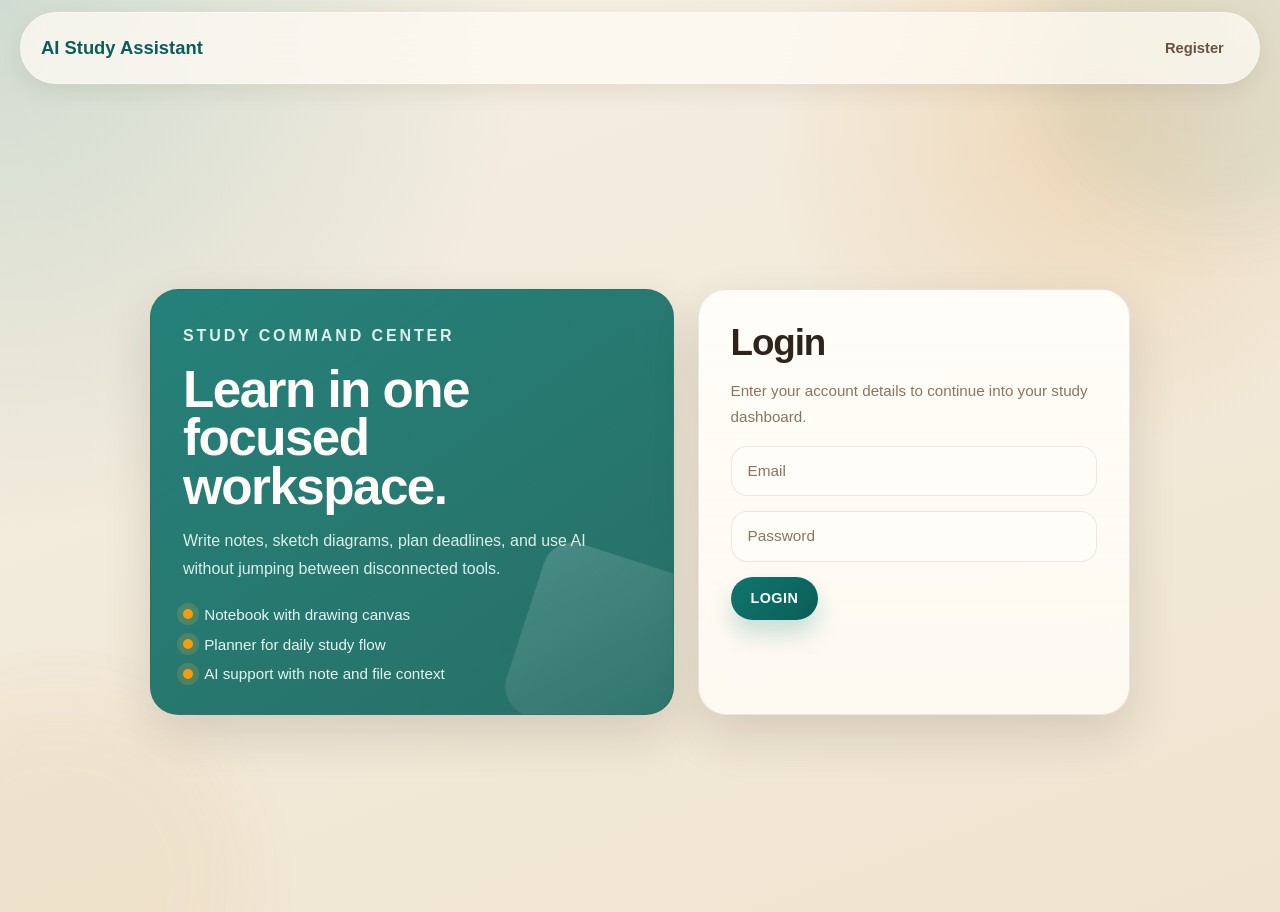
==== commit 3ed494c6: "2nd may changes ai chat" ====
--- a/frontend/index.html
+++ b/frontend/index.html
@@ -6,83 +6,51 @@
 <link rel="stylesheet" href="styles.css">
 </head>
 <body class="auth-page">
-<!-- Welcome Animation Overlay -->
-<div class="welcome-overlay" id="welcome-overlay">
-  <div class="welcome-text" id="welcome-text">welcome to your ai study assistant</div>
-</div>
-
-<nav class="navbar">
-  <div class="logo">Neural Flow</div>
-  <a href="register.html">Register</a>
-</nav>
-
+<div class="navbar"><div>AI Study Assistant</div><div><a href="register.html">Register</a></div></div>
+<div class="container">
 <div class="auth-shell">
   <section class="auth-hero">
-    <p class="auth-kicker">Core System Access</p>
-    <h1>The future of knowledge synthesis.</h1>
-    <p class="section-intro">Initialize your study environment with integrated AI context and dynamic information mapping.</p>
-    <div style="margin-top: 2rem; display: flex; flex-direction: column; gap: 1rem;">
-       <div style="display: flex; align-items: center; gap: 1rem; color: var(--primary);">
-         <span>⚡</span> <span>Instant AI Synthesis</span>
-       </div>
-       <div style="display: flex; align-items: center; gap: 1rem; color: var(--primary);">
-         <span>🔗</span> <span>Linked Knowledge Nodes</span>
-       </div>
-       <div style="display: flex; align-items: center; gap: 1rem; color: var(--primary);">
-         <span>📊</span> <span>Optimized Study Cycles</span>
-       </div>
+    <div>
+      <p class="auth-kicker">Study Command Center</p>
+      <h1>Learn in one focused workspace.</h1>
+      <p>Write notes, sketch diagrams, plan deadlines, and use AI without jumping between disconnected tools.</p>
+    </div>
+    <div class="auth-points">
+      <span>Notebook with drawing canvas</span>
+      <span>Planner for daily study flow</span>
+      <span>AI support with note and file context</span>
     </div>
   </section>
-
   <section class="auth-card">
-    <h2>System Login</h2>
-    <p class="section-intro">Provide credentials for secure terminal access.</p>
-    <p id="login-msg" style="color:var(--primary); font-size: 0.8rem; margin-bottom: 1rem;"></p>
-    <input id="email" class="input-field" placeholder="Email Address" type="email" required />
-    <input id="password" class="input-field" placeholder="Access Protocol" type="password" required />
-    <button class="btn" id="login-btn" style="width: 100%;">Initialize Session</button>
+    <h2>Login</h2>
+    <p class="section-intro">Enter your account details to continue into your study dashboard.</p>
+    <p id="login-msg" style="color:red"></p>
+    <input id="email" class="input-field" placeholder="Email" type="email" required />
+    <input id="password" class="input-field" placeholder="Password" type="password" required />
+    <button class="btn" id="login-btn">Login</button>
   </section>
 </div>
+</div>
+<script src="app.js"></script>
+<script>
+const loginBtn = document.getElementById('login-btn');
+const emailInput = document.getElementById('email');
+const passwordInput = document.getElementById('password');
 
-<script src="app.js"></script>
-<script src="neural-bg.js"></script>
-<script>
-// Welcome Animation on Page Load
-document.addEventListener('DOMContentLoaded', function() {
-  const overlay = document.getElementById('welcome-overlay');
-  const text = document.getElementById('welcome-text');
-  
-  // Check if this is the first visit (not from login/redirect)
-  const hasVisited = sessionStorage.getItem('hasVisitedBefore');
-  
-  if (!hasVisited) {
-    // First visit - show the welcome animation
-    setTimeout(function() {
-      overlay.classList.add('active');
-      text.classList.add('animate-glow');
-      
-      // Hide after 3 seconds
-      setTimeout(function() {
-        overlay.classList.remove('active');
-        overlay.classList.add('hidden');
-        sessionStorage.setItem('hasVisitedBefore', 'true');
-      }, 3000);
-    }, 100);
-  } else {
-    // Already visited - don't show animation
-    overlay.style.display = 'none';
-  }
-});
-
-const loginBtn = document.getElementById('login-btn');
-loginBtn.onclick = async () => {
-  const email = document.getElementById('email').value.trim();
-  const password = document.getElementById('password').value;
+const handleLogin = async () => {
+  const email = emailInput.value.trim();
+  const password = passwordInput.value;
   const result = await apiFetch('/auth/login', 'POST', { email, password });
-  if (!result.success) { document.getElementById('login-msg').textContent = result.message; return; }
+  if (!result.success) { showMsg(document.getElementById('login-msg'), result.message); return; }
   setToken(result.data.token); localStorage.setItem('user', JSON.stringify(result.data.user));
   window.location.href='dashboard.html';
 };
+
+loginBtn.onclick = handleLogin;
+
+// Allow Enter key to trigger login from either input field
+emailInput.addEventListener('keypress', (e) => { if (e.key === 'Enter') handleLogin(); });
+passwordInput.addEventListener('keypress', (e) => { if (e.key === 'Enter') handleLogin(); });
 </script>
 </body>
 </html>
--- a/frontend/styles.css
+++ b/frontend/styles.css
@@ -1,389 +1,1017 @@
-:root {
-  --primary: #00E5FF;
-  --primary-glow: rgba(0, 229, 255, 0.5);
-  --secondary: #4FC3F7;
-  --bg-gradient: linear-gradient(135deg, #0B0F1A 0%, #000000 100%);
-  --card-bg: rgba(255, 255, 255, 0.05);
-  --card-border: 1px solid rgba(0, 229, 255, 0.2);
-  --text-main: #FFFFFF;
-  --text-muted: #B0BEC5;
-  --sidebar-bg: rgba(11, 15, 26, 0.8);
-  --input-bg: rgba(0, 0, 0, 0.3);
-  --transition: all 0.3s cubic-bezier(0.4, 0, 0.2, 1);
-  --radius: 12px;
-}
-
 * {
   margin: 0;
   padding: 0;
   box-sizing: border-box;
 }
 
+:root {
+  --font-display: "Trebuchet MS", "Gill Sans", "Segoe UI", sans-serif;
+  --font-body: "Verdana", "Geneva", sans-serif;
+
+  --bg: #f5efe4;
+  --bg-accent: #efe4cf;
+  --surface: rgba(255, 251, 244, 0.9);
+  --surface-strong: #fffdf8;
+  --surface-soft: rgba(255, 247, 236, 0.8);
+  --surface-muted: #f0e4d1;
+  --line: rgba(103, 72, 48, 0.12);
+
+  --text: #2f241b;
+  --text-soft: #685241;
+  --text-faint: #8a7462;
+
+  --brand: #0f766e;
+  --brand-strong: #0b5e57;
+  --accent: #d97706;
+  --accent-soft: #f59e0b;
+  --danger: #c2410c;
+  --success: #2f855a;
+  --warning: #b7791f;
+
+  --shadow-sm: 0 8px 22px rgba(52, 34, 18, 0.08);
+  --shadow-md: 0 20px 48px rgba(52, 34, 18, 0.14);
+  --shadow-lg: 0 28px 70px rgba(52, 34, 18, 0.18);
+
+  --radius-sm: 12px;
+  --radius-md: 20px;
+  --radius-lg: 28px;
+}
+
+[data-theme="dark"] {
+  --bg: #0f1720;
+  --bg-accent: #14242c;
+  --surface: rgba(20, 33, 40, 0.9);
+  --surface-strong: #18262f;
+  --surface-soft: rgba(24, 38, 47, 0.82);
+  --surface-muted: #20323d;
+  --line: rgba(159, 196, 192, 0.14);
+
+  --text: #ecf7f4;
+  --text-soft: #b3cbc5;
+  --text-faint: #8fb0aa;
+
+  --brand: #4dd0c4;
+  --brand-strong: #2eb8ab;
+  --accent: #f5b041;
+  --accent-soft: #ffc76c;
+  --danger: #f97316;
+  --success: #4ade80;
+  --warning: #facc15;
+
+  --shadow-sm: 0 10px 30px rgba(0, 0, 0, 0.24);
+  --shadow-md: 0 22px 56px rgba(0, 0, 0, 0.32);
+  --shadow-lg: 0 32px 80px rgba(0, 0, 0, 0.38);
+}
+
+html {
+  scroll-behavior: smooth;
+}
+
 body {
-  font-family: 'Inter', -apple-system, BlinkMacSystemFont, sans-serif;
-  background: var(--bg-gradient);
-  color: var(--text-main);
   min-height: 100vh;
+  font-family: var(--font-body);
+  color: var(--text);
+  background:
+    radial-gradient(circle at top left, rgba(15, 118, 110, 0.16), transparent 34%),
+    radial-gradient(circle at 85% 14%, rgba(217, 119, 6, 0.16), transparent 24%),
+    linear-gradient(160deg, var(--bg) 0%, var(--bg-accent) 100%);
+  position: relative;
   overflow-x: hidden;
-  line-height: 1.6;
-}
-
-/* Layout */
-.app-container {
-  display: flex;
-  min-height: 100vh;
-}
-
+}
+
+body::before,
+body::after {
+  content: "";
+  position: fixed;
+  width: 360px;
+  height: 360px;
+  border-radius: 50%;
+  filter: blur(40px);
+  opacity: 0.22;
+  pointer-events: none;
+  z-index: 0;
+}
+
+body::before {
+  top: -140px;
+  right: -120px;
+  background: rgba(15, 118, 110, 0.34);
+}
+
+body::after {
+  left: -120px;
+  bottom: -160px;
+  background: rgba(217, 119, 6, 0.24);
+}
+
+body > * {
+  position: relative;
+  z-index: 1;
+}
+
+.container {
+  width: min(1180px, calc(100vw - 2rem));
+  margin: 0 auto 3rem;
+  padding: 1.75rem 0 0;
+}
+
+.auth-page .container {
+  min-height: calc(100vh - 92px);
+  display: grid;
+  place-items: center;
+}
+
+.auth-shell {
+  width: min(980px, 100%);
+  display: grid;
+  grid-template-columns: 1.15fr 0.95fr;
+  gap: 1.5rem;
+  align-items: stretch;
+}
+
+.auth-hero,
+.auth-card,
+.card {
+  background: var(--surface);
+  border: 1px solid var(--line);
+  box-shadow: var(--shadow-md);
+  backdrop-filter: blur(16px);
+}
+
+.auth-hero,
+.auth-card {
+  border-radius: var(--radius-lg);
+  padding: 2rem;
+}
+
+.auth-hero {
+  background:
+    linear-gradient(145deg, rgba(15, 118, 110, 0.9), rgba(11, 94, 87, 0.88)),
+    linear-gradient(145deg, rgba(255,255,255,0.08), rgba(255,255,255,0));
+  color: #f3fffc;
+  display: flex;
+  flex-direction: column;
+  justify-content: space-between;
+  overflow: hidden;
+}
+
+.auth-hero::after {
+  content: "";
+  width: 180px;
+  height: 180px;
+  border-radius: 30px;
+  background: linear-gradient(135deg, rgba(255,255,255,0.16), rgba(255,255,255,0.02));
+  position: absolute;
+  right: -28px;
+  bottom: -24px;
+  transform: rotate(18deg);
+}
+
+.auth-kicker,
+.hero-kicker {
+  font-size: 0.78rem;
+  letter-spacing: 0.18em;
+  text-transform: uppercase;
+  font-weight: 700;
+}
+
+.auth-kicker {
+  color: rgba(243, 255, 252, 0.78);
+  margin-bottom: 1rem;
+}
+
+.auth-hero h1,
+.auth-card h2,
+h1,
+h2,
+h3,
+h4 {
+  font-family: var(--font-display);
+  letter-spacing: -0.03em;
+}
+
+.auth-hero h1 {
+  font-size: clamp(2.4rem, 4vw, 3.6rem);
+  line-height: 0.95;
+  margin-bottom: 1rem;
+  color: #fffdf9;
+}
+
+.auth-hero p {
+  color: rgba(243, 255, 252, 0.88);
+  font-size: 1rem;
+  max-width: 30rem;
+}
+
+.auth-points {
+  display: grid;
+  gap: 0.8rem;
+  margin-top: 1.5rem;
+}
+
+.auth-points span {
+  display: inline-flex;
+  align-items: center;
+  gap: 0.7rem;
+  font-size: 0.95rem;
+  color: rgba(243, 255, 252, 0.92);
+}
+
+.auth-points span::before {
+  content: "";
+  width: 10px;
+  height: 10px;
+  border-radius: 999px;
+  background: var(--accent-soft);
+  box-shadow: 0 0 0 6px rgba(245, 176, 65, 0.18);
+}
+
+.auth-card {
+  background: linear-gradient(180deg, var(--surface-strong), var(--surface));
+}
+
+.navbar {
+  width: min(1240px, calc(100vw - 1rem));
+  margin: 0.75rem auto 0;
+  padding: 1rem 1.25rem;
+  display: flex;
+  justify-content: space-between;
+  align-items: center;
+  gap: 1rem;
+  border-radius: 999px;
+  background: rgba(255, 251, 244, 0.74);
+  border: 1px solid rgba(255, 255, 255, 0.35);
+  box-shadow: var(--shadow-sm);
+  backdrop-filter: blur(18px);
+  position: sticky;
+  top: 0.75rem;
+  z-index: 100;
+}
+
+[data-theme="dark"] .navbar {
+  background: rgba(17, 28, 34, 0.82);
+  border-color: rgba(255, 255, 255, 0.06);
+}
+
+.navbar > div:first-child {
+  font-family: var(--font-display);
+  font-size: 1.15rem;
+  font-weight: 800;
+  color: var(--brand-strong);
+}
+
+.navbar > div:nth-child(2) {
+  display: flex;
+  align-items: center;
+  justify-content: flex-end;
+  gap: 0.4rem;
+  flex-wrap: wrap;
+}
+
+.navbar a {
+  color: var(--text-soft);
+  text-decoration: none;
+  font-weight: 700;
+  font-size: 0.92rem;
+  padding: 0.7rem 0.95rem;
+  border-radius: 999px;
+  transition: background 0.25s ease, color 0.25s ease, transform 0.25s ease;
+}
+
+.navbar a:hover {
+  color: var(--brand-strong);
+  background: rgba(15, 118, 110, 0.1);
+  text-decoration: none;
+  transform: translateY(-1px);
+}
+
+/* ===== SIDEBAR STYLES ===== */
 .sidebar {
-  width: 260px;
-  background: var(--sidebar-bg);
-  backdrop-filter: blur(20px);
-  border-right: 1px solid rgba(0, 229, 255, 0.1);
+  position: fixed;
+  left: 0;
+  top: 0;
+  width: 240px;
+  height: 100vh;
+  background: var(--surface);
+  border-right: 1px solid var(--line);
+  backdrop-filter: blur(16px);
   display: flex;
   flex-direction: column;
-  padding: 2rem 1.5rem;
-  position: fixed;
-  height: 100vh;
-  z-index: 100;
-  transition: var(--transition);
-}
-
-.sidebar-logo {
+  z-index: 101;
+  transition: transform 0.3s ease;
+  overflow-y: auto;
+}
+
+[data-theme="dark"] .sidebar {
+  background: rgba(17, 28, 34, 0.95);
+  border-right-color: rgba(159, 196, 192, 0.14);
+}
+
+.sidebar-header {
+  padding: 1.5rem 1.25rem;
+  border-bottom: 1px solid var(--line);
+  font-family: var(--font-display);
+  font-size: 1.1rem;
+  font-weight: 800;
+  color: var(--brand-strong);
+  display: flex;
+  align-items: center;
+  justify-content: space-between;
+  gap: 1rem;
+}
+
+.sidebar-close {
+  display: none;
+  background: none;
+  border: none;
+  color: var(--text-soft);
+  cursor: pointer;
   font-size: 1.5rem;
-  font-weight: 800;
-  color: var(--primary);
-  margin-bottom: 3rem;
-  display: flex;
-  align-items: center;
-  gap: 0.75rem;
-  text-shadow: 0 0 10px var(--primary-glow);
-}
-
-.nav-links {
-  list-style: none;
+  padding: 0.25rem;
+  line-height: 1;
+  transition: color 0.25s ease;
+}
+
+.sidebar-close:hover {
+  color: var(--brand-strong);
+}
+
+.sidebar-nav {
+  flex: 1;
   display: flex;
   flex-direction: column;
   gap: 0.5rem;
-}
-
-.nav-links a {
-  text-decoration: none;
-  color: var(--text-muted);
-  padding: 0.8rem 1.2rem;
-  border-radius: var(--radius);
+  padding: 1rem 0.75rem;
+  overflow-y: auto;
+}
+
+.sidebar-nav a {
   display: flex;
   align-items: center;
-  gap: 1rem;
-  transition: var(--transition);
-  position: relative;
-}
-
-.nav-links a:hover {
-  color: var(--text-main);
-  background: rgba(0, 229, 255, 0.05);
-}
-
-.nav-links a.active {
-  color: var(--primary);
-  background: rgba(0, 229, 255, 0.1);
-}
-
-.nav-links a.active::before {
-  content: '';
-  position: absolute;
-  left: 0;
-  top: 20%;
-  height: 60%;
-  width: 4px;
-  background: var(--primary);
-  border-radius: 0 4px 4px 0;
-  box-shadow: 0 0 15px var(--primary);
-}
-
-.main-content {
-  flex: 1;
-  margin-left: 260px;
-  padding: 2rem 3rem;
-  width: calc(100% - 260px);
-}
-
-/* Typography */
-h1, h2, h3, h4 {
-  margin-bottom: 1rem;
-  letter-spacing: -0.02em;
-}
-
-h1 { font-size: 2.5rem; font-weight: 800; }
-h2 { font-size: 1.8rem; font-weight: 700; }
-
-.section-intro {
-  color: var(--text-muted);
-  margin-bottom: 2rem;
-  max-width: 800px;
-}
-
-/* Components */
-.card {
-  background: var(--card-bg);
-  backdrop-filter: blur(12px);
-  border: var(--card-border);
-  border-radius: var(--radius);
-  padding: 1.5rem;
-  margin-bottom: 1.5rem;
-  transition: var(--transition);
-}
-
-.card:hover {
-  transform: translateY(-5px);
-  border-color: rgba(0, 229, 255, 0.4);
-  box-shadow: 0 10px 30px rgba(0, 229, 255, 0.1);
-}
-
-.highlight-card {
-  background: linear-gradient(135deg, rgba(0, 229, 255, 0.1), rgba(79, 195, 247, 0.05));
-  border: 1px solid rgba(0, 229, 255, 0.3);
-}
-
-/* Buttons */
-.btn {
-  padding: 0.8rem 1.8rem;
-  border-radius: 999px;
-  border: none;
-  font-weight: 600;
-  cursor: pointer;
-  transition: var(--transition);
-  display: inline-flex;
-  align-items: center;
-  gap: 0.5rem;
-  background: linear-gradient(90deg, var(--primary), var(--secondary));
-  color: #000;
-  text-transform: uppercase;
-  font-size: 0.85rem;
-  letter-spacing: 0.05em;
-}
-
-.btn:hover {
-  transform: scale(1.05);
-  box-shadow: 0 0 20px var(--primary-glow);
-}
-
-.btn-secondary {
-  background: transparent;
-  border: 1px solid var(--primary);
-  color: var(--primary);
-}
-
-.btn-muted {
-  background: rgba(255, 255, 255, 0.1);
-  color: var(--text-main);
-}
-
-/* Form Fields */
-.input-field, textarea, select {
-  width: 100%;
-  padding: 0.9rem 1.2rem;
-  background: var(--input-bg);
-  border: 1px solid rgba(255, 255, 255, 0.1);
-  border-radius: var(--radius);
-  color: var(--text-main);
-  font-family: inherit;
-  margin-bottom: 1rem;
-  transition: var(--transition);
-}
-
-.input-field:focus, textarea:focus, select:focus {
-  outline: none;
-  border-color: var(--primary);
-  box-shadow: 0 0 10px rgba(0, 229, 255, 0.2);
-}
-
-/* Badges */
-.badge {
-  padding: 0.25rem 0.75rem;
-  border-radius: 999px;
-  font-size: 0.75rem;
-  font-weight: 700;
-  text-transform: uppercase;
-}
-
-.badge-success { background: rgba(0, 230, 118, 0.2); color: #00E676; }
-.badge-warning { background: rgba(255, 214, 0, 0.2); color: #FFD600; }
-.badge-danger { background: rgba(255, 82, 82, 0.2); color: #FF5252; }
-
-/* Grid Systems */
-.grid-2 { display: grid; grid-template-columns: 1fr 1fr; gap: 1.5rem; }
-.grid-3 { display: grid; grid-template-columns: repeat(3, 1fr); gap: 1.5rem; }
-
-/* AI Chat Specific */
-.result-panel {
-  background: rgba(0, 0, 0, 0.4);
-  border-left: 4px solid var(--primary);
-  padding: 1.5rem;
-  border-radius: 0 var(--radius) var(--radius) 0;
-  margin-top: 1rem;
-}
-
-/* Animations */
-@keyframes pulse {
-  0% { transform: scale(1); opacity: 0.5; }
-  50% { transform: scale(1.2); opacity: 1; }
-  100% { transform: scale(1); opacity: 0.5; }
-}
-
-.pulse-node {
-  animation: pulse 2s infinite ease-in-out;
-}
-
-/* Responsive */
-@media (max-width: 1024px) {
-  .sidebar { width: 80px; padding: 2rem 0.5rem; }
-  .sidebar-logo span { display: none; }
-  .nav-links a span { display: none; }
-  .main-content { margin-left: 80px; width: calc(100% - 80px); }
-}
-
-@media (max-width: 768px) {
-  .grid-2, .grid-3 { grid-template-columns: 1fr; }
-  .sidebar {
-    width: 100%;
-    height: 60px;
-    bottom: 0;
-    top: auto;
-    flex-direction: row;
-    padding: 0;
-    border-right: none;
-    border-top: 1px solid rgba(0, 229, 255, 0.1);
-  }
-  .sidebar-logo { display: none; }
-  .nav-links {
-    flex-direction: row;
-    width: 100%;
-    justify-content: space-around;
-  }
-  .main-content { margin-left: 0; margin-bottom: 60px; width: 100%; padding: 1.5rem; }
-}
-
-/* Auth Pages */
-.auth-page {
-  display: flex;
-  align-items: center;
-  justify-content: center;
-  min-height: 100vh;
-}
-
-.auth-shell {
-  display: grid;
-  grid-template-columns: 1.2fr 0.8fr;
-  max-width: 1100px;
-  width: 90%;
-  gap: 2rem;
-}
-
-.auth-hero {
-  display: flex;
-  flex-direction: column;
-  justify-content: center;
-}
-
-.auth-card {
-  background: var(--card-bg);
-  padding: 3rem;
-  border-radius: var(--radius);
-  border: var(--card-border);
-}
-
-.auth-kicker {
-  color: var(--primary);
-  text-transform: uppercase;
-  font-weight: 700;
-  letter-spacing: 0.1em;
-  margin-bottom: 1rem;
-}
-
-.navbar {
-  position: absolute;
-  top: 0;
-  width: 100%;
-  padding: 1.5rem 3rem;
-  display: flex;
-  justify-content: space-between;
-  align-items: center;
-  z-index: 10;
-}
-
-.navbar .logo {
-  color: var(--primary);
-  font-weight: 800;
-  font-size: 1.2rem;
-}
-
-.navbar a {
-  color: var(--text-main);
+  gap: 0.8rem;
+  color: var(--text-soft);
   text-decoration: none;
   font-weight: 600;
-}
-
-/* Welcome Animation Overlay */
-.welcome-overlay {
+  font-size: 0.95rem;
+  padding: 0.85rem 1rem;
+  border-radius: 12px;
+  transition: all 0.25s ease;
+  border-left: 3px solid transparent;
+}
+
+.sidebar-nav a:hover {
+  color: var(--brand-strong);
+  background: rgba(15, 118, 110, 0.08);
+  border-left-color: var(--brand);
+  transform: translateX(4px);
+}
+
+.sidebar-nav a.active {
+  color: var(--brand-strong);
+  background: rgba(15, 118, 110, 0.12);
+  border-left-color: var(--brand);
+  font-weight: 700;
+}
+
+.sidebar-footer {
+  padding: 1rem 0.75rem;
+  border-top: 1px solid var(--line);
+}
+
+.sidebar-footer a {
+  display: flex;
+  align-items: center;
+  gap: 0.8rem;
+  color: #c2410c;
+  text-decoration: none;
+  font-weight: 700;
+  font-size: 0.95rem;
+  padding: 0.85rem 1rem;
+  border-radius: 12px;
+  transition: all 0.25s ease;
+  border-left: 3px solid transparent;
+}
+
+.sidebar-footer a:hover {
+  background: rgba(194, 65, 12, 0.08);
+  border-left-color: #c2410c;
+  transform: translateX(4px);
+}
+
+.sidebar-overlay {
+  display: none;
   position: fixed;
   top: 0;
   left: 0;
   width: 100%;
   height: 100%;
-  background: var(--bg-gradient);
+  background: rgba(0, 0, 0, 0.5);
+  z-index: 100;
+}
+
+.sidebar-toggle {
+  display: none;
+  position: fixed;
+  top: 1rem;
+  right: 1rem;
+  background: var(--surface);
+  border: 1px solid var(--line);
+  border-radius: 8px;
+  padding: 0.6rem 0.75rem;
+  cursor: pointer;
+  z-index: 102;
+  color: var(--text);
+  font-size: 1.5rem;
+  line-height: 1;
+  transition: all 0.25s ease;
+}
+
+.sidebar-toggle:hover {
+  background: rgba(15, 118, 110, 0.1);
+  color: var(--brand-strong);
+}
+
+/* ===== FLOATING AI BUTTON ===== */
+.ai-floating-btn {
+  position: fixed;
+  top: 1.25rem;
+  right: 1.25rem;
+  width: 52px;
+  height: 52px;
+  border-radius: 50%;
+  background: linear-gradient(135deg, var(--brand), var(--brand-strong));
+  color: #f8fdfa;
+  font-size: 1.5rem;
   display: flex;
   align-items: center;
   justify-content: center;
-  z-index: 9999;
-  opacity: 0;
-  pointer-events: none;
-  transition: opacity 0.5s ease-out;
-}
-
-.welcome-overlay.active {
-  opacity: 1;
-  pointer-events: auto;
-}
-
-.welcome-overlay.hidden {
-  opacity: 0;
-  pointer-events: none;
-  transition: opacity 0.5s ease-out, visibility 0s 0.5s;
-  visibility: hidden;
-}
-
-.welcome-text {
-  font-size: 2.5rem;
+  text-decoration: none;
+  box-shadow: 0 8px 24px rgba(15, 118, 110, 0.28);
+  z-index: 200;
+  transition: transform 0.25s ease, box-shadow 0.25s ease;
+}
+
+.ai-floating-btn:hover {
+  transform: translateY(-3px) scale(1.05);
+  box-shadow: 0 14px 32px rgba(15, 118, 110, 0.38);
+  text-decoration: none;
+}
+
+/* Mobile adjustments */
+@media (max-width: 768px) {
+  .ai-floating-btn {
+    top: 0.85rem;
+    right: 0.85rem;
+    width: 46px;
+    height: 46px;
+    font-size: 1.3rem;
+  }
+}
+
+/* ===== AI CHAT MODAL ===== */
+.ai-chat-overlay {
+  display: none;
+  position: fixed;
+  top: 0;
+  left: 0;
+  width: 100%;
+  height: 100%;
+  background: rgba(0, 0, 0, 0.5);
+  z-index: 250;
+  backdrop-filter: blur(4px);
+}
+
+.ai-chat-overlay.active {
+  display: block;
+}
+
+.ai-chat-modal {
+  display: none;
+  position: fixed;
+  bottom: 20px;
+  right: 20px;
+  width: 380px;
+  max-width: calc(100vw - 40px);
+  height: 480px;
+  max-height: calc(100vh - 40px);
+  background: var(--surface-strong);
+  border: 1px solid var(--line);
+  border-radius: var(--radius-md);
+  box-shadow: var(--shadow-lg);
+  z-index: 251;
+  flex-direction: column;
+  overflow: hidden;
+}
+
+.ai-chat-modal.active {
+  display: flex;
+}
+
+.ai-chat-header {
+  display: flex;
+  justify-content: space-between;
+  align-items: center;
+  padding: 1rem;
+  background: linear-gradient(135deg, var(--brand), var(--brand-strong));
+  color: #f8fdfa;
+  font-weight: 700;
+}
+
+.ai-chat-close {
+  background: none;
+  border: none;
+  color: #f8fdfa;
+  font-size: 1.25rem;
+  cursor: pointer;
+  padding: 0.25rem;
+  line-height: 1;
+}
+
+.ai-chat-messages {
+  flex: 1;
+  overflow-y: auto;
+  padding: 1rem;
+  display: flex;
+  flex-direction: column;
+  gap: 0.75rem;
+}
+
+.ai-msg {
+  max-width: 85%;
+  padding: 0.75rem 1rem;
+  border-radius: 16px;
+  font-size: 0.95rem;
+  line-height: 1.5;
+  white-space: pre-wrap;
+}
+
+.ai-msg-bot {
+  align-self: flex-start;
+  background: var(--surface-muted);
+  color: var(--text);
+  border-bottom-left-radius: 4px;
+}
+
+.ai-msg-user {
+  align-self: flex-end;
+  background: var(--brand);
+  color: #f8fdfa;
+  border-bottom-right-radius: 4px;
+}
+
+.ai-chat-input {
+  display: flex;
+  gap: 0.5rem;
+  padding: 1rem;
+  border-top: 1px solid var(--line);
+  background: var(--surface);
+}
+
+.ai-chat-input input {
+  flex: 1;
+  padding: 0.75rem 1rem;
+  border-radius: 999px;
+  border: 1px solid var(--line);
+  background: var(--surface-strong);
+  color: var(--text);
+  font-size: 0.95rem;
+}
+
+.ai-chat-input input:focus {
+  outline: none;
+  border-color: var(--brand);
+}
+
+.ai-chat-input .btn {
+  margin: 0;
+  padding: 0.75rem 1.25rem;
+}
+
+@media (max-width: 480px) {
+  .ai-chat-modal {
+    bottom: 0;
+    right: 0;
+    width: 100vw;
+    max-width: 100vw;
+    height: calc(100vh - 60px);
+    border-radius: var(--radius-md) var(--radius-md) 0 0;
+  }
+}
+
+/* Content shift for sidebar */
+body:not(.auth-page) {
+  margin-left: 240px;
+}
+
+body:not(.auth-page) .container {
+  width: min(1180px, calc(100vw - 240px - 2rem));
+}
+
+/* Responsive Design */
+@media (max-width: 768px) {
+  .sidebar {
+    width: 240px;
+    transform: translateX(-100%);
+  }
+
+  .sidebar.active {
+    transform: translateX(0);
+  }
+
+  .sidebar-overlay.active {
+    display: block;
+  }
+
+  .sidebar-close {
+    display: block;
+  }
+
+  .sidebar-toggle {
+    display: block;
+  }
+
+  body:not(.auth-page) {
+    margin-left: 0;
+  }
+
+  body:not(.auth-page) .container {
+    width: min(1180px, calc(100vw - 2rem));
+  }
+}
+
+@media (max-width: 480px) {
+  .sidebar {
+    width: 200px;
+  }
+
+  .sidebar-nav a,
+  .sidebar-footer a {
+    font-size: 0.9rem;
+    padding: 0.75rem 0.85rem;
+  }
+
+  .sidebar-header {
+    padding: 1.25rem 1rem;
+  }
+}
+
+.page-hero {
+  margin: 1rem 0 1.5rem;
+  padding: 1.25rem 0 0.5rem;
+}
+
+.hero-kicker {
+  color: var(--brand);
+  margin-bottom: 0.7rem;
+}
+
+h1 {
+  font-size: clamp(2.3rem, 4vw, 3.6rem);
+  line-height: 0.96;
+  color: var(--text);
+  margin-bottom: 0.7rem;
+}
+
+.hero-subtitle,
+p {
+  color: var(--text-soft);
+  line-height: 1.7;
+}
+
+.hero-subtitle {
+  max-width: 42rem;
+  font-size: 1rem;
+}
+
+h2 {
+  color: var(--text);
+  font-size: clamp(1.7rem, 3vw, 2.3rem);
+  margin-bottom: 1rem;
+}
+
+h3 {
+  color: var(--text);
+  font-size: 1.25rem;
+  margin-bottom: 0.75rem;
+}
+
+h4 {
+  color: var(--text);
+  font-size: 1rem;
+  margin-bottom: 0.6rem;
+}
+
+.card {
+  border-radius: var(--radius-md);
+  padding: 1.5rem;
+  margin-bottom: 1.2rem;
+  overflow: hidden;
+}
+
+.card:hover {
+  transform: translateY(-2px);
+  transition: transform 0.25s ease, box-shadow 0.25s ease;
+  box-shadow: var(--shadow-lg);
+}
+
+.section-intro {
+  margin-top: -0.15rem;
+  margin-bottom: 1rem;
+  color: var(--text-faint);
+  font-size: 0.95rem;
+}
+
+.grid-2,
+.split-grid {
+  display: grid;
+  grid-template-columns: repeat(2, minmax(0, 1fr));
+  gap: 1.25rem;
+  margin-bottom: 1rem;
+}
+
+.grid-3 {
+  display: grid;
+  grid-template-columns: repeat(3, minmax(0, 1fr));
+  gap: 1rem;
+  margin-bottom: 1rem;
+}
+
+.action-grid {
+  display: grid;
+  grid-template-columns: repeat(auto-fit, minmax(160px, 1fr));
+  gap: 0.9rem;
+  margin-top: 1rem;
+}
+
+.stat-grid {
+  display: grid;
+  grid-template-columns: repeat(auto-fit, minmax(160px, 1fr));
+  gap: 0.9rem;
+  margin-top: 1rem;
+}
+
+.stat-tile {
+  padding: 1rem;
+  border-radius: 18px;
+  background: linear-gradient(180deg, var(--surface-strong), var(--surface-soft));
+  border: 1px solid var(--line);
+}
+
+.stat-label {
+  display: block;
+  color: var(--text-faint);
+  font-size: 0.82rem;
+  text-transform: uppercase;
+  letter-spacing: 0.08em;
+  margin-bottom: 0.4rem;
+}
+
+.stat-value {
+  display: block;
+  font-family: var(--font-display);
+  font-size: 1.6rem;
   font-weight: 800;
-  color: var(--primary);
-  text-align: center;
-  text-transform: lowercase;
-  text-shadow: 0 0 20px var(--primary-glow), 0 0 40px var(--primary-glow);
-  transform: translateY(30px);
-  opacity: 0;
-  animation: welcomeFadeIn 1s ease-out 0.3s forwards;
-}
-
-@keyframes welcomeFadeIn {
-  0% {
-    transform: translateY(30px);
-    opacity: 0;
-  }
-  100% {
-    transform: translateY(0);
-    opacity: 1;
-  }
-}
-
-@keyframes welcomeGlow {
-  0%, 100% {
-    text-shadow: 0 0 20px var(--primary-glow), 0 0 40px var(--primary-glow);
-  }
-  50% {
-    text-shadow: 0 0 30px var(--primary-glow), 0 0 60px var(--primary-glow), 0 0 80px var(--primary-glow);
-  }
-}
-
-.welcome-text.animate-glow {
-  animation: welcomeFadeIn 1s ease-out 0.3s forwards, welcomeGlow 2s ease-in-out 1.3s infinite;
-}
+  color: var(--brand-strong);
+}
+
+.btn {
+  appearance: none;
+  border: none;
+  border-radius: 999px;
+  padding: 0.85rem 1.25rem;
+  background: linear-gradient(135deg, var(--brand), var(--brand-strong));
+  color: #f8fdfa;
+  cursor: pointer;
+  display: inline-flex;
+  justify-content: center;
+  align-items: center;
+  gap: 0.45rem;
+  font-family: var(--font-display);
+  font-size: 0.9rem;
+  font-weight: 800;
+  letter-spacing: 0.03em;
+  text-transform: uppercase;
+  box-shadow: 0 14px 24px rgba(15, 118, 110, 0.22);
+  transition: transform 0.22s ease, box-shadow 0.22s ease, opacity 0.22s ease;
+  margin-right: 0.45rem;
+  margin-bottom: 0.45rem;
+}
+
+.btn:hover {
+  transform: translateY(-2px);
+  box-shadow: 0 18px 28px rgba(15, 118, 110, 0.28);
+}
+
+.btn:disabled {
+  opacity: 0.6;
+  cursor: not-allowed;
+  transform: none;
+  box-shadow: none;
+}
+
+.btn-secondary {
+  background: linear-gradient(135deg, var(--accent), #b45309);
+  box-shadow: 0 14px 24px rgba(217, 119, 6, 0.22);
+}
+
+.btn-muted {
+  background: linear-gradient(135deg, #8b6b4f, #6f553f);
+  box-shadow: 0 14px 24px rgba(111, 85, 63, 0.22);
+}
+
+.input-field,
+textarea,
+select {
+  width: 100%;
+  padding: 0.95rem 1rem;
+  border-radius: 16px;
+  border: 1px solid var(--line);
+  background: var(--surface-strong);
+  color: var(--text);
+  font-family: var(--font-body);
+  font-size: 0.96rem;
+  box-shadow: inset 0 1px 0 rgba(255,255,255,0.32);
+  transition: border-color 0.2s ease, box-shadow 0.2s ease, transform 0.2s ease;
+  margin-bottom: 0.95rem;
+}
+
+.input-field::placeholder,
+textarea::placeholder {
+  color: var(--text-faint);
+}
+
+.input-field:focus,
+textarea:focus,
+select:focus {
+  outline: none;
+  border-color: rgba(15, 118, 110, 0.4);
+  box-shadow: 0 0 0 4px rgba(15, 118, 110, 0.12);
+  transform: translateY(-1px);
+}
+
+textarea {
+  resize: vertical;
+  min-height: 120px;
+}
+
+label {
+  display: block;
+  margin-bottom: 0.4rem;
+  font-size: 0.92rem;
+  font-weight: 700;
+  color: var(--text-soft);
+}
+
+small {
+  color: var(--text-faint);
+}
+
+a {
+  color: var(--brand-strong);
+  text-decoration: none;
+}
+
+a:hover {
+  text-decoration: underline;
+}
+
+ul,
+ol {
+  list-style: none;
+  padding: 0;
+}
+
+li {
+  color: var(--text-soft);
+}
+
+hr {
+  border: 0;
+  border-top: 1px solid var(--line);
+}
+
+.panel,
+.result-panel,
+pre {
+  background: linear-gradient(180deg, var(--surface-strong), var(--surface-soft));
+  border: 1px solid var(--line);
+  border-radius: 18px;
+  padding: 1rem;
+}
+
+pre {
+  white-space: pre-wrap;
+  color: var(--text);
+  font-family: "Consolas", "Courier New", monospace;
+  overflow-x: auto;
+}
+
+.empty-state {
+  color: var(--text-faint);
+  font-style: italic;
+}
+
+.badge {
+  display: inline-flex;
+  align-items: center;
+  padding: 0.35rem 0.7rem;
+  border-radius: 999px;
+  font-size: 0.76rem;
+  font-weight: 800;
+  letter-spacing: 0.05em;
+  text-transform: uppercase;
+}
+
+.badge-success {
+  color: #f2fff7;
+  background: linear-gradient(135deg, #2f855a, #276749);
+}
+
+.badge-warning {
+  color: #fffaf0;
+  background: linear-gradient(135deg, #c05621, #9c4221);
+}
+
+.badge-danger {
+  color: #fff7f5;
+  background: linear-gradient(135deg, #c2410c, #9a3412);
+}
+
+.message {
+  padding: 0.95rem 1rem;
+  border-radius: 16px;
+  margin-bottom: 1rem;
+  border: 1px solid transparent;
+}
+
+.message-success {
+  background: rgba(47, 133, 90, 0.1);
+  color: var(--success);
+  border-color: rgba(47, 133, 90, 0.18);
+}
+
+.message-error {
+  background: rgba(194, 65, 12, 0.1);
+  color: var(--danger);
+  border-color: rgba(194, 65, 12, 0.18);
+}
+
+.text-center { text-align: center; }
+.text-right { text-align: right; }
+.mt-1 { margin-top: 0.5rem; }
+.mt-2 { margin-top: 1rem; }
+.mb-1 { margin-bottom: 0.5rem; }
+.mb-2 { margin-bottom: 1rem; }
+.hidden { display: none; }
+
+@media (max-width: 960px) {
+  .auth-shell,
+  .grid-2,
+  .split-grid,
+  .grid-3 {
+    grid-template-columns: 1fr;
+  }
+
+  .navbar {
+    border-radius: 28px;
+    padding: 1rem;
+    align-items: flex-start;
+  }
+}
+
+@media (max-width: 720px) {
+  .container {
+    width: min(100vw - 1rem, 100%);
+    padding-top: 1rem;
+  }
+
+  .navbar {
+    width: calc(100vw - 1rem);
+    position: static;
+    margin-top: 0.5rem;
+    gap: 0.75rem;
+  }
+
+  .navbar > div:nth-child(2) {
+    justify-content: flex-start;
+  }
+
+  h1 {
+    font-size: 2rem;
+  }
+
+  .card,
+  .auth-card,
+  .auth-hero {
+    padding: 1.2rem;
+  }
+
+  .btn {
+    width: 100%;
+    margin-right: 0;
+  }
+
+  .action-grid .btn {
+    width: 100%;
+  }
+}
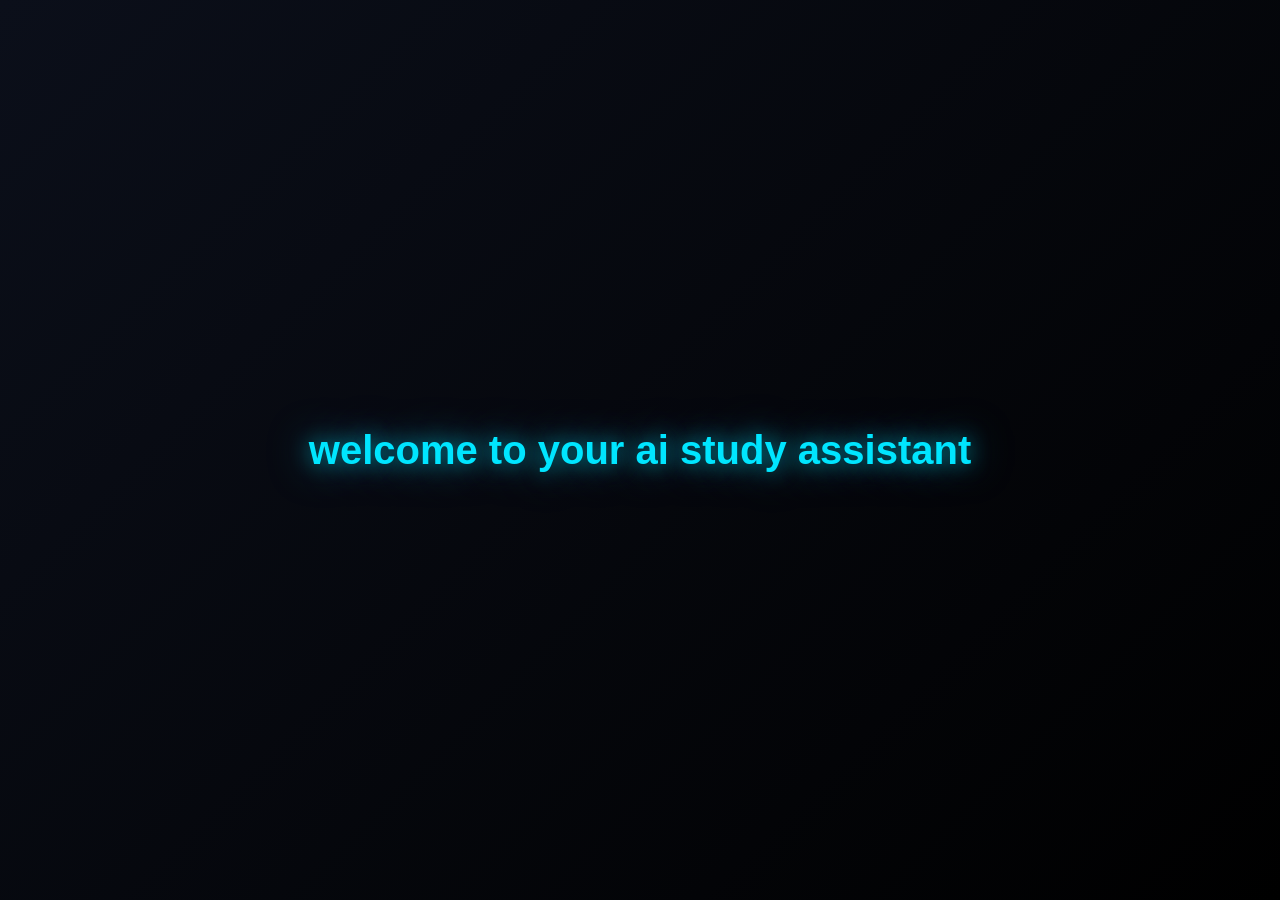
==== commit 35b9caa1: "Merge origin/main: resolve conflicts by keeping origin/main version" ====
--- a/frontend/index.html
+++ b/frontend/index.html
@@ -6,51 +6,83 @@
 <link rel="stylesheet" href="styles.css">
 </head>
 <body class="auth-page">
-<div class="navbar"><div>AI Study Assistant</div><div><a href="register.html">Register</a></div></div>
-<div class="container">
+<!-- Welcome Animation Overlay -->
+<div class="welcome-overlay" id="welcome-overlay">
+  <div class="welcome-text" id="welcome-text">welcome to your ai study assistant</div>
+</div>
+
+<nav class="navbar">
+  <div class="logo">Neural Flow</div>
+  <a href="register.html">Register</a>
+</nav>
+
 <div class="auth-shell">
   <section class="auth-hero">
-    <div>
-      <p class="auth-kicker">Study Command Center</p>
-      <h1>Learn in one focused workspace.</h1>
-      <p>Write notes, sketch diagrams, plan deadlines, and use AI without jumping between disconnected tools.</p>
-    </div>
-    <div class="auth-points">
-      <span>Notebook with drawing canvas</span>
-      <span>Planner for daily study flow</span>
-      <span>AI support with note and file context</span>
+    <p class="auth-kicker">Core System Access</p>
+    <h1>The future of knowledge synthesis.</h1>
+    <p class="section-intro">Initialize your study environment with integrated AI context and dynamic information mapping.</p>
+    <div style="margin-top: 2rem; display: flex; flex-direction: column; gap: 1rem;">
+       <div style="display: flex; align-items: center; gap: 1rem; color: var(--primary);">
+         <span>⚡</span> <span>Instant AI Synthesis</span>
+       </div>
+       <div style="display: flex; align-items: center; gap: 1rem; color: var(--primary);">
+         <span>🔗</span> <span>Linked Knowledge Nodes</span>
+       </div>
+       <div style="display: flex; align-items: center; gap: 1rem; color: var(--primary);">
+         <span>📊</span> <span>Optimized Study Cycles</span>
+       </div>
     </div>
   </section>
+
   <section class="auth-card">
-    <h2>Login</h2>
-    <p class="section-intro">Enter your account details to continue into your study dashboard.</p>
-    <p id="login-msg" style="color:red"></p>
-    <input id="email" class="input-field" placeholder="Email" type="email" required />
-    <input id="password" class="input-field" placeholder="Password" type="password" required />
-    <button class="btn" id="login-btn">Login</button>
+    <h2>System Login</h2>
+    <p class="section-intro">Provide credentials for secure terminal access.</p>
+    <p id="login-msg" style="color:var(--primary); font-size: 0.8rem; margin-bottom: 1rem;"></p>
+    <input id="email" class="input-field" placeholder="Email Address" type="email" required />
+    <input id="password" class="input-field" placeholder="Access Protocol" type="password" required />
+    <button class="btn" id="login-btn" style="width: 100%;">Initialize Session</button>
   </section>
 </div>
-</div>
+
 <script src="app.js"></script>
+<script src="neural-bg.js"></script>
 <script>
+// Welcome Animation on Page Load
+document.addEventListener('DOMContentLoaded', function() {
+  const overlay = document.getElementById('welcome-overlay');
+  const text = document.getElementById('welcome-text');
+  
+  // Check if this is the first visit (not from login/redirect)
+  const hasVisited = sessionStorage.getItem('hasVisitedBefore');
+  
+  if (!hasVisited) {
+    // First visit - show the welcome animation
+    setTimeout(function() {
+      overlay.classList.add('active');
+      text.classList.add('animate-glow');
+      
+      // Hide after 3 seconds
+      setTimeout(function() {
+        overlay.classList.remove('active');
+        overlay.classList.add('hidden');
+        sessionStorage.setItem('hasVisitedBefore', 'true');
+      }, 3000);
+    }, 100);
+  } else {
+    // Already visited - don't show animation
+    overlay.style.display = 'none';
+  }
+});
+
 const loginBtn = document.getElementById('login-btn');
-const emailInput = document.getElementById('email');
-const passwordInput = document.getElementById('password');
-
-const handleLogin = async () => {
-  const email = emailInput.value.trim();
-  const password = passwordInput.value;
+loginBtn.onclick = async () => {
+  const email = document.getElementById('email').value.trim();
+  const password = document.getElementById('password').value;
   const result = await apiFetch('/auth/login', 'POST', { email, password });
-  if (!result.success) { showMsg(document.getElementById('login-msg'), result.message); return; }
+  if (!result.success) { document.getElementById('login-msg').textContent = result.message; return; }
   setToken(result.data.token); localStorage.setItem('user', JSON.stringify(result.data.user));
   window.location.href='dashboard.html';
 };
-
-loginBtn.onclick = handleLogin;
-
-// Allow Enter key to trigger login from either input field
-emailInput.addEventListener('keypress', (e) => { if (e.key === 'Enter') handleLogin(); });
-passwordInput.addEventListener('keypress', (e) => { if (e.key === 'Enter') handleLogin(); });
 </script>
 </body>
 </html>
--- a/frontend/styles.css
+++ b/frontend/styles.css
@@ -1,1017 +1,389 @@
+:root {
+  --primary: #00E5FF;
+  --primary-glow: rgba(0, 229, 255, 0.5);
+  --secondary: #4FC3F7;
+  --bg-gradient: linear-gradient(135deg, #0B0F1A 0%, #000000 100%);
+  --card-bg: rgba(255, 255, 255, 0.05);
+  --card-border: 1px solid rgba(0, 229, 255, 0.2);
+  --text-main: #FFFFFF;
+  --text-muted: #B0BEC5;
+  --sidebar-bg: rgba(11, 15, 26, 0.8);
+  --input-bg: rgba(0, 0, 0, 0.3);
+  --transition: all 0.3s cubic-bezier(0.4, 0, 0.2, 1);
+  --radius: 12px;
+}
+
 * {
   margin: 0;
   padding: 0;
   box-sizing: border-box;
 }
 
-:root {
-  --font-display: "Trebuchet MS", "Gill Sans", "Segoe UI", sans-serif;
-  --font-body: "Verdana", "Geneva", sans-serif;
-
-  --bg: #f5efe4;
-  --bg-accent: #efe4cf;
-  --surface: rgba(255, 251, 244, 0.9);
-  --surface-strong: #fffdf8;
-  --surface-soft: rgba(255, 247, 236, 0.8);
-  --surface-muted: #f0e4d1;
-  --line: rgba(103, 72, 48, 0.12);
-
-  --text: #2f241b;
-  --text-soft: #685241;
-  --text-faint: #8a7462;
-
-  --brand: #0f766e;
-  --brand-strong: #0b5e57;
-  --accent: #d97706;
-  --accent-soft: #f59e0b;
-  --danger: #c2410c;
-  --success: #2f855a;
-  --warning: #b7791f;
-
-  --shadow-sm: 0 8px 22px rgba(52, 34, 18, 0.08);
-  --shadow-md: 0 20px 48px rgba(52, 34, 18, 0.14);
-  --shadow-lg: 0 28px 70px rgba(52, 34, 18, 0.18);
-
-  --radius-sm: 12px;
-  --radius-md: 20px;
-  --radius-lg: 28px;
-}
-
-[data-theme="dark"] {
-  --bg: #0f1720;
-  --bg-accent: #14242c;
-  --surface: rgba(20, 33, 40, 0.9);
-  --surface-strong: #18262f;
-  --surface-soft: rgba(24, 38, 47, 0.82);
-  --surface-muted: #20323d;
-  --line: rgba(159, 196, 192, 0.14);
-
-  --text: #ecf7f4;
-  --text-soft: #b3cbc5;
-  --text-faint: #8fb0aa;
-
-  --brand: #4dd0c4;
-  --brand-strong: #2eb8ab;
-  --accent: #f5b041;
-  --accent-soft: #ffc76c;
-  --danger: #f97316;
-  --success: #4ade80;
-  --warning: #facc15;
-
-  --shadow-sm: 0 10px 30px rgba(0, 0, 0, 0.24);
-  --shadow-md: 0 22px 56px rgba(0, 0, 0, 0.32);
-  --shadow-lg: 0 32px 80px rgba(0, 0, 0, 0.38);
-}
-
-html {
-  scroll-behavior: smooth;
-}
-
 body {
+  font-family: 'Inter', -apple-system, BlinkMacSystemFont, sans-serif;
+  background: var(--bg-gradient);
+  color: var(--text-main);
   min-height: 100vh;
-  font-family: var(--font-body);
-  color: var(--text);
-  background:
-    radial-gradient(circle at top left, rgba(15, 118, 110, 0.16), transparent 34%),
-    radial-gradient(circle at 85% 14%, rgba(217, 119, 6, 0.16), transparent 24%),
-    linear-gradient(160deg, var(--bg) 0%, var(--bg-accent) 100%);
+  overflow-x: hidden;
+  line-height: 1.6;
+}
+
+/* Layout */
+.app-container {
+  display: flex;
+  min-height: 100vh;
+}
+
+.sidebar {
+  width: 260px;
+  background: var(--sidebar-bg);
+  backdrop-filter: blur(20px);
+  border-right: 1px solid rgba(0, 229, 255, 0.1);
+  display: flex;
+  flex-direction: column;
+  padding: 2rem 1.5rem;
+  position: fixed;
+  height: 100vh;
+  z-index: 100;
+  transition: var(--transition);
+}
+
+.sidebar-logo {
+  font-size: 1.5rem;
+  font-weight: 800;
+  color: var(--primary);
+  margin-bottom: 3rem;
+  display: flex;
+  align-items: center;
+  gap: 0.75rem;
+  text-shadow: 0 0 10px var(--primary-glow);
+}
+
+.nav-links {
+  list-style: none;
+  display: flex;
+  flex-direction: column;
+  gap: 0.5rem;
+}
+
+.nav-links a {
+  text-decoration: none;
+  color: var(--text-muted);
+  padding: 0.8rem 1.2rem;
+  border-radius: var(--radius);
+  display: flex;
+  align-items: center;
+  gap: 1rem;
+  transition: var(--transition);
   position: relative;
-  overflow-x: hidden;
-}
-
-body::before,
-body::after {
-  content: "";
-  position: fixed;
-  width: 360px;
-  height: 360px;
-  border-radius: 50%;
-  filter: blur(40px);
-  opacity: 0.22;
-  pointer-events: none;
-  z-index: 0;
-}
-
-body::before {
-  top: -140px;
-  right: -120px;
-  background: rgba(15, 118, 110, 0.34);
-}
-
-body::after {
-  left: -120px;
-  bottom: -160px;
-  background: rgba(217, 119, 6, 0.24);
-}
-
-body > * {
-  position: relative;
-  z-index: 1;
-}
-
-.container {
-  width: min(1180px, calc(100vw - 2rem));
-  margin: 0 auto 3rem;
-  padding: 1.75rem 0 0;
-}
-
-.auth-page .container {
-  min-height: calc(100vh - 92px);
+}
+
+.nav-links a:hover {
+  color: var(--text-main);
+  background: rgba(0, 229, 255, 0.05);
+}
+
+.nav-links a.active {
+  color: var(--primary);
+  background: rgba(0, 229, 255, 0.1);
+}
+
+.nav-links a.active::before {
+  content: '';
+  position: absolute;
+  left: 0;
+  top: 20%;
+  height: 60%;
+  width: 4px;
+  background: var(--primary);
+  border-radius: 0 4px 4px 0;
+  box-shadow: 0 0 15px var(--primary);
+}
+
+.main-content {
+  flex: 1;
+  margin-left: 260px;
+  padding: 2rem 3rem;
+  width: calc(100% - 260px);
+}
+
+/* Typography */
+h1, h2, h3, h4 {
+  margin-bottom: 1rem;
+  letter-spacing: -0.02em;
+}
+
+h1 { font-size: 2.5rem; font-weight: 800; }
+h2 { font-size: 1.8rem; font-weight: 700; }
+
+.section-intro {
+  color: var(--text-muted);
+  margin-bottom: 2rem;
+  max-width: 800px;
+}
+
+/* Components */
+.card {
+  background: var(--card-bg);
+  backdrop-filter: blur(12px);
+  border: var(--card-border);
+  border-radius: var(--radius);
+  padding: 1.5rem;
+  margin-bottom: 1.5rem;
+  transition: var(--transition);
+}
+
+.card:hover {
+  transform: translateY(-5px);
+  border-color: rgba(0, 229, 255, 0.4);
+  box-shadow: 0 10px 30px rgba(0, 229, 255, 0.1);
+}
+
+.highlight-card {
+  background: linear-gradient(135deg, rgba(0, 229, 255, 0.1), rgba(79, 195, 247, 0.05));
+  border: 1px solid rgba(0, 229, 255, 0.3);
+}
+
+/* Buttons */
+.btn {
+  padding: 0.8rem 1.8rem;
+  border-radius: 999px;
+  border: none;
+  font-weight: 600;
+  cursor: pointer;
+  transition: var(--transition);
+  display: inline-flex;
+  align-items: center;
+  gap: 0.5rem;
+  background: linear-gradient(90deg, var(--primary), var(--secondary));
+  color: #000;
+  text-transform: uppercase;
+  font-size: 0.85rem;
+  letter-spacing: 0.05em;
+}
+
+.btn:hover {
+  transform: scale(1.05);
+  box-shadow: 0 0 20px var(--primary-glow);
+}
+
+.btn-secondary {
+  background: transparent;
+  border: 1px solid var(--primary);
+  color: var(--primary);
+}
+
+.btn-muted {
+  background: rgba(255, 255, 255, 0.1);
+  color: var(--text-main);
+}
+
+/* Form Fields */
+.input-field, textarea, select {
+  width: 100%;
+  padding: 0.9rem 1.2rem;
+  background: var(--input-bg);
+  border: 1px solid rgba(255, 255, 255, 0.1);
+  border-radius: var(--radius);
+  color: var(--text-main);
+  font-family: inherit;
+  margin-bottom: 1rem;
+  transition: var(--transition);
+}
+
+.input-field:focus, textarea:focus, select:focus {
+  outline: none;
+  border-color: var(--primary);
+  box-shadow: 0 0 10px rgba(0, 229, 255, 0.2);
+}
+
+/* Badges */
+.badge {
+  padding: 0.25rem 0.75rem;
+  border-radius: 999px;
+  font-size: 0.75rem;
+  font-weight: 700;
+  text-transform: uppercase;
+}
+
+.badge-success { background: rgba(0, 230, 118, 0.2); color: #00E676; }
+.badge-warning { background: rgba(255, 214, 0, 0.2); color: #FFD600; }
+.badge-danger { background: rgba(255, 82, 82, 0.2); color: #FF5252; }
+
+/* Grid Systems */
+.grid-2 { display: grid; grid-template-columns: 1fr 1fr; gap: 1.5rem; }
+.grid-3 { display: grid; grid-template-columns: repeat(3, 1fr); gap: 1.5rem; }
+
+/* AI Chat Specific */
+.result-panel {
+  background: rgba(0, 0, 0, 0.4);
+  border-left: 4px solid var(--primary);
+  padding: 1.5rem;
+  border-radius: 0 var(--radius) var(--radius) 0;
+  margin-top: 1rem;
+}
+
+/* Animations */
+@keyframes pulse {
+  0% { transform: scale(1); opacity: 0.5; }
+  50% { transform: scale(1.2); opacity: 1; }
+  100% { transform: scale(1); opacity: 0.5; }
+}
+
+.pulse-node {
+  animation: pulse 2s infinite ease-in-out;
+}
+
+/* Responsive */
+@media (max-width: 1024px) {
+  .sidebar { width: 80px; padding: 2rem 0.5rem; }
+  .sidebar-logo span { display: none; }
+  .nav-links a span { display: none; }
+  .main-content { margin-left: 80px; width: calc(100% - 80px); }
+}
+
+@media (max-width: 768px) {
+  .grid-2, .grid-3 { grid-template-columns: 1fr; }
+  .sidebar {
+    width: 100%;
+    height: 60px;
+    bottom: 0;
+    top: auto;
+    flex-direction: row;
+    padding: 0;
+    border-right: none;
+    border-top: 1px solid rgba(0, 229, 255, 0.1);
+  }
+  .sidebar-logo { display: none; }
+  .nav-links {
+    flex-direction: row;
+    width: 100%;
+    justify-content: space-around;
+  }
+  .main-content { margin-left: 0; margin-bottom: 60px; width: 100%; padding: 1.5rem; }
+}
+
+/* Auth Pages */
+.auth-page {
+  display: flex;
+  align-items: center;
+  justify-content: center;
+  min-height: 100vh;
+}
+
+.auth-shell {
   display: grid;
-  place-items: center;
-}
-
-.auth-shell {
-  width: min(980px, 100%);
-  display: grid;
-  grid-template-columns: 1.15fr 0.95fr;
-  gap: 1.5rem;
-  align-items: stretch;
-}
-
-.auth-hero,
-.auth-card,
-.card {
-  background: var(--surface);
-  border: 1px solid var(--line);
-  box-shadow: var(--shadow-md);
-  backdrop-filter: blur(16px);
-}
-
-.auth-hero,
+  grid-template-columns: 1.2fr 0.8fr;
+  max-width: 1100px;
+  width: 90%;
+  gap: 2rem;
+}
+
+.auth-hero {
+  display: flex;
+  flex-direction: column;
+  justify-content: center;
+}
+
 .auth-card {
-  border-radius: var(--radius-lg);
-  padding: 2rem;
-}
-
-.auth-hero {
-  background:
-    linear-gradient(145deg, rgba(15, 118, 110, 0.9), rgba(11, 94, 87, 0.88)),
-    linear-gradient(145deg, rgba(255,255,255,0.08), rgba(255,255,255,0));
-  color: #f3fffc;
-  display: flex;
-  flex-direction: column;
-  justify-content: space-between;
-  overflow: hidden;
-}
-
-.auth-hero::after {
-  content: "";
-  width: 180px;
-  height: 180px;
-  border-radius: 30px;
-  background: linear-gradient(135deg, rgba(255,255,255,0.16), rgba(255,255,255,0.02));
-  position: absolute;
-  right: -28px;
-  bottom: -24px;
-  transform: rotate(18deg);
-}
-
-.auth-kicker,
-.hero-kicker {
-  font-size: 0.78rem;
-  letter-spacing: 0.18em;
+  background: var(--card-bg);
+  padding: 3rem;
+  border-radius: var(--radius);
+  border: var(--card-border);
+}
+
+.auth-kicker {
+  color: var(--primary);
   text-transform: uppercase;
   font-weight: 700;
-}
-
-.auth-kicker {
-  color: rgba(243, 255, 252, 0.78);
+  letter-spacing: 0.1em;
   margin-bottom: 1rem;
 }
 
-.auth-hero h1,
-.auth-card h2,
-h1,
-h2,
-h3,
-h4 {
-  font-family: var(--font-display);
-  letter-spacing: -0.03em;
-}
-
-.auth-hero h1 {
-  font-size: clamp(2.4rem, 4vw, 3.6rem);
-  line-height: 0.95;
-  margin-bottom: 1rem;
-  color: #fffdf9;
-}
-
-.auth-hero p {
-  color: rgba(243, 255, 252, 0.88);
-  font-size: 1rem;
-  max-width: 30rem;
-}
-
-.auth-points {
-  display: grid;
-  gap: 0.8rem;
-  margin-top: 1.5rem;
-}
-
-.auth-points span {
-  display: inline-flex;
-  align-items: center;
-  gap: 0.7rem;
-  font-size: 0.95rem;
-  color: rgba(243, 255, 252, 0.92);
-}
-
-.auth-points span::before {
-  content: "";
-  width: 10px;
-  height: 10px;
-  border-radius: 999px;
-  background: var(--accent-soft);
-  box-shadow: 0 0 0 6px rgba(245, 176, 65, 0.18);
-}
-
-.auth-card {
-  background: linear-gradient(180deg, var(--surface-strong), var(--surface));
-}
-
 .navbar {
-  width: min(1240px, calc(100vw - 1rem));
-  margin: 0.75rem auto 0;
-  padding: 1rem 1.25rem;
+  position: absolute;
+  top: 0;
+  width: 100%;
+  padding: 1.5rem 3rem;
   display: flex;
   justify-content: space-between;
   align-items: center;
-  gap: 1rem;
-  border-radius: 999px;
-  background: rgba(255, 251, 244, 0.74);
-  border: 1px solid rgba(255, 255, 255, 0.35);
-  box-shadow: var(--shadow-sm);
-  backdrop-filter: blur(18px);
-  position: sticky;
-  top: 0.75rem;
-  z-index: 100;
-}
-
-[data-theme="dark"] .navbar {
-  background: rgba(17, 28, 34, 0.82);
-  border-color: rgba(255, 255, 255, 0.06);
-}
-
-.navbar > div:first-child {
-  font-family: var(--font-display);
-  font-size: 1.15rem;
+  z-index: 10;
+}
+
+.navbar .logo {
+  color: var(--primary);
   font-weight: 800;
-  color: var(--brand-strong);
-}
-
-.navbar > div:nth-child(2) {
-  display: flex;
-  align-items: center;
-  justify-content: flex-end;
-  gap: 0.4rem;
-  flex-wrap: wrap;
+  font-size: 1.2rem;
 }
 
 .navbar a {
-  color: var(--text-soft);
-  text-decoration: none;
-  font-weight: 700;
-  font-size: 0.92rem;
-  padding: 0.7rem 0.95rem;
-  border-radius: 999px;
-  transition: background 0.25s ease, color 0.25s ease, transform 0.25s ease;
-}
-
-.navbar a:hover {
-  color: var(--brand-strong);
-  background: rgba(15, 118, 110, 0.1);
-  text-decoration: none;
-  transform: translateY(-1px);
-}
-
-/* ===== SIDEBAR STYLES ===== */
-.sidebar {
-  position: fixed;
-  left: 0;
-  top: 0;
-  width: 240px;
-  height: 100vh;
-  background: var(--surface);
-  border-right: 1px solid var(--line);
-  backdrop-filter: blur(16px);
-  display: flex;
-  flex-direction: column;
-  z-index: 101;
-  transition: transform 0.3s ease;
-  overflow-y: auto;
-}
-
-[data-theme="dark"] .sidebar {
-  background: rgba(17, 28, 34, 0.95);
-  border-right-color: rgba(159, 196, 192, 0.14);
-}
-
-.sidebar-header {
-  padding: 1.5rem 1.25rem;
-  border-bottom: 1px solid var(--line);
-  font-family: var(--font-display);
-  font-size: 1.1rem;
-  font-weight: 800;
-  color: var(--brand-strong);
-  display: flex;
-  align-items: center;
-  justify-content: space-between;
-  gap: 1rem;
-}
-
-.sidebar-close {
-  display: none;
-  background: none;
-  border: none;
-  color: var(--text-soft);
-  cursor: pointer;
-  font-size: 1.5rem;
-  padding: 0.25rem;
-  line-height: 1;
-  transition: color 0.25s ease;
-}
-
-.sidebar-close:hover {
-  color: var(--brand-strong);
-}
-
-.sidebar-nav {
-  flex: 1;
-  display: flex;
-  flex-direction: column;
-  gap: 0.5rem;
-  padding: 1rem 0.75rem;
-  overflow-y: auto;
-}
-
-.sidebar-nav a {
-  display: flex;
-  align-items: center;
-  gap: 0.8rem;
-  color: var(--text-soft);
+  color: var(--text-main);
   text-decoration: none;
   font-weight: 600;
-  font-size: 0.95rem;
-  padding: 0.85rem 1rem;
-  border-radius: 12px;
-  transition: all 0.25s ease;
-  border-left: 3px solid transparent;
-}
-
-.sidebar-nav a:hover {
-  color: var(--brand-strong);
-  background: rgba(15, 118, 110, 0.08);
-  border-left-color: var(--brand);
-  transform: translateX(4px);
-}
-
-.sidebar-nav a.active {
-  color: var(--brand-strong);
-  background: rgba(15, 118, 110, 0.12);
-  border-left-color: var(--brand);
-  font-weight: 700;
-}
-
-.sidebar-footer {
-  padding: 1rem 0.75rem;
-  border-top: 1px solid var(--line);
-}
-
-.sidebar-footer a {
-  display: flex;
-  align-items: center;
-  gap: 0.8rem;
-  color: #c2410c;
-  text-decoration: none;
-  font-weight: 700;
-  font-size: 0.95rem;
-  padding: 0.85rem 1rem;
-  border-radius: 12px;
-  transition: all 0.25s ease;
-  border-left: 3px solid transparent;
-}
-
-.sidebar-footer a:hover {
-  background: rgba(194, 65, 12, 0.08);
-  border-left-color: #c2410c;
-  transform: translateX(4px);
-}
-
-.sidebar-overlay {
-  display: none;
+}
+
+/* Welcome Animation Overlay */
+.welcome-overlay {
   position: fixed;
   top: 0;
   left: 0;
   width: 100%;
   height: 100%;
-  background: rgba(0, 0, 0, 0.5);
-  z-index: 100;
-}
-
-.sidebar-toggle {
-  display: none;
-  position: fixed;
-  top: 1rem;
-  right: 1rem;
-  background: var(--surface);
-  border: 1px solid var(--line);
-  border-radius: 8px;
-  padding: 0.6rem 0.75rem;
-  cursor: pointer;
-  z-index: 102;
-  color: var(--text);
-  font-size: 1.5rem;
-  line-height: 1;
-  transition: all 0.25s ease;
-}
-
-.sidebar-toggle:hover {
-  background: rgba(15, 118, 110, 0.1);
-  color: var(--brand-strong);
-}
-
-/* ===== FLOATING AI BUTTON ===== */
-.ai-floating-btn {
-  position: fixed;
-  top: 1.25rem;
-  right: 1.25rem;
-  width: 52px;
-  height: 52px;
-  border-radius: 50%;
-  background: linear-gradient(135deg, var(--brand), var(--brand-strong));
-  color: #f8fdfa;
-  font-size: 1.5rem;
+  background: var(--bg-gradient);
   display: flex;
   align-items: center;
   justify-content: center;
-  text-decoration: none;
-  box-shadow: 0 8px 24px rgba(15, 118, 110, 0.28);
-  z-index: 200;
-  transition: transform 0.25s ease, box-shadow 0.25s ease;
-}
-
-.ai-floating-btn:hover {
-  transform: translateY(-3px) scale(1.05);
-  box-shadow: 0 14px 32px rgba(15, 118, 110, 0.38);
-  text-decoration: none;
-}
-
-/* Mobile adjustments */
-@media (max-width: 768px) {
-  .ai-floating-btn {
-    top: 0.85rem;
-    right: 0.85rem;
-    width: 46px;
-    height: 46px;
-    font-size: 1.3rem;
-  }
-}
-
-/* ===== AI CHAT MODAL ===== */
-.ai-chat-overlay {
-  display: none;
-  position: fixed;
-  top: 0;
-  left: 0;
-  width: 100%;
-  height: 100%;
-  background: rgba(0, 0, 0, 0.5);
-  z-index: 250;
-  backdrop-filter: blur(4px);
-}
-
-.ai-chat-overlay.active {
-  display: block;
-}
-
-.ai-chat-modal {
-  display: none;
-  position: fixed;
-  bottom: 20px;
-  right: 20px;
-  width: 380px;
-  max-width: calc(100vw - 40px);
-  height: 480px;
-  max-height: calc(100vh - 40px);
-  background: var(--surface-strong);
-  border: 1px solid var(--line);
-  border-radius: var(--radius-md);
-  box-shadow: var(--shadow-lg);
-  z-index: 251;
-  flex-direction: column;
-  overflow: hidden;
-}
-
-.ai-chat-modal.active {
-  display: flex;
-}
-
-.ai-chat-header {
-  display: flex;
-  justify-content: space-between;
-  align-items: center;
-  padding: 1rem;
-  background: linear-gradient(135deg, var(--brand), var(--brand-strong));
-  color: #f8fdfa;
-  font-weight: 700;
-}
-
-.ai-chat-close {
-  background: none;
-  border: none;
-  color: #f8fdfa;
-  font-size: 1.25rem;
-  cursor: pointer;
-  padding: 0.25rem;
-  line-height: 1;
-}
-
-.ai-chat-messages {
-  flex: 1;
-  overflow-y: auto;
-  padding: 1rem;
-  display: flex;
-  flex-direction: column;
-  gap: 0.75rem;
-}
-
-.ai-msg {
-  max-width: 85%;
-  padding: 0.75rem 1rem;
-  border-radius: 16px;
-  font-size: 0.95rem;
-  line-height: 1.5;
-  white-space: pre-wrap;
-}
-
-.ai-msg-bot {
-  align-self: flex-start;
-  background: var(--surface-muted);
-  color: var(--text);
-  border-bottom-left-radius: 4px;
-}
-
-.ai-msg-user {
-  align-self: flex-end;
-  background: var(--brand);
-  color: #f8fdfa;
-  border-bottom-right-radius: 4px;
-}
-
-.ai-chat-input {
-  display: flex;
-  gap: 0.5rem;
-  padding: 1rem;
-  border-top: 1px solid var(--line);
-  background: var(--surface);
-}
-
-.ai-chat-input input {
-  flex: 1;
-  padding: 0.75rem 1rem;
-  border-radius: 999px;
-  border: 1px solid var(--line);
-  background: var(--surface-strong);
-  color: var(--text);
-  font-size: 0.95rem;
-}
-
-.ai-chat-input input:focus {
-  outline: none;
-  border-color: var(--brand);
-}
-
-.ai-chat-input .btn {
-  margin: 0;
-  padding: 0.75rem 1.25rem;
-}
-
-@media (max-width: 480px) {
-  .ai-chat-modal {
-    bottom: 0;
-    right: 0;
-    width: 100vw;
-    max-width: 100vw;
-    height: calc(100vh - 60px);
-    border-radius: var(--radius-md) var(--radius-md) 0 0;
-  }
-}
-
-/* Content shift for sidebar */
-body:not(.auth-page) {
-  margin-left: 240px;
-}
-
-body:not(.auth-page) .container {
-  width: min(1180px, calc(100vw - 240px - 2rem));
-}
-
-/* Responsive Design */
-@media (max-width: 768px) {
-  .sidebar {
-    width: 240px;
-    transform: translateX(-100%);
-  }
-
-  .sidebar.active {
-    transform: translateX(0);
-  }
-
-  .sidebar-overlay.active {
-    display: block;
-  }
-
-  .sidebar-close {
-    display: block;
-  }
-
-  .sidebar-toggle {
-    display: block;
-  }
-
-  body:not(.auth-page) {
-    margin-left: 0;
-  }
-
-  body:not(.auth-page) .container {
-    width: min(1180px, calc(100vw - 2rem));
-  }
-}
-
-@media (max-width: 480px) {
-  .sidebar {
-    width: 200px;
-  }
-
-  .sidebar-nav a,
-  .sidebar-footer a {
-    font-size: 0.9rem;
-    padding: 0.75rem 0.85rem;
-  }
-
-  .sidebar-header {
-    padding: 1.25rem 1rem;
-  }
-}
-
-.page-hero {
-  margin: 1rem 0 1.5rem;
-  padding: 1.25rem 0 0.5rem;
-}
-
-.hero-kicker {
-  color: var(--brand);
-  margin-bottom: 0.7rem;
-}
-
-h1 {
-  font-size: clamp(2.3rem, 4vw, 3.6rem);
-  line-height: 0.96;
-  color: var(--text);
-  margin-bottom: 0.7rem;
-}
-
-.hero-subtitle,
-p {
-  color: var(--text-soft);
-  line-height: 1.7;
-}
-
-.hero-subtitle {
-  max-width: 42rem;
-  font-size: 1rem;
-}
-
-h2 {
-  color: var(--text);
-  font-size: clamp(1.7rem, 3vw, 2.3rem);
-  margin-bottom: 1rem;
-}
-
-h3 {
-  color: var(--text);
-  font-size: 1.25rem;
-  margin-bottom: 0.75rem;
-}
-
-h4 {
-  color: var(--text);
-  font-size: 1rem;
-  margin-bottom: 0.6rem;
-}
-
-.card {
-  border-radius: var(--radius-md);
-  padding: 1.5rem;
-  margin-bottom: 1.2rem;
-  overflow: hidden;
-}
-
-.card:hover {
-  transform: translateY(-2px);
-  transition: transform 0.25s ease, box-shadow 0.25s ease;
-  box-shadow: var(--shadow-lg);
-}
-
-.section-intro {
-  margin-top: -0.15rem;
-  margin-bottom: 1rem;
-  color: var(--text-faint);
-  font-size: 0.95rem;
-}
-
-.grid-2,
-.split-grid {
-  display: grid;
-  grid-template-columns: repeat(2, minmax(0, 1fr));
-  gap: 1.25rem;
-  margin-bottom: 1rem;
-}
-
-.grid-3 {
-  display: grid;
-  grid-template-columns: repeat(3, minmax(0, 1fr));
-  gap: 1rem;
-  margin-bottom: 1rem;
-}
-
-.action-grid {
-  display: grid;
-  grid-template-columns: repeat(auto-fit, minmax(160px, 1fr));
-  gap: 0.9rem;
-  margin-top: 1rem;
-}
-
-.stat-grid {
-  display: grid;
-  grid-template-columns: repeat(auto-fit, minmax(160px, 1fr));
-  gap: 0.9rem;
-  margin-top: 1rem;
-}
-
-.stat-tile {
-  padding: 1rem;
-  border-radius: 18px;
-  background: linear-gradient(180deg, var(--surface-strong), var(--surface-soft));
-  border: 1px solid var(--line);
-}
-
-.stat-label {
-  display: block;
-  color: var(--text-faint);
-  font-size: 0.82rem;
-  text-transform: uppercase;
-  letter-spacing: 0.08em;
-  margin-bottom: 0.4rem;
-}
-
-.stat-value {
-  display: block;
-  font-family: var(--font-display);
-  font-size: 1.6rem;
+  z-index: 9999;
+  opacity: 0;
+  pointer-events: none;
+  transition: opacity 0.5s ease-out;
+}
+
+.welcome-overlay.active {
+  opacity: 1;
+  pointer-events: auto;
+}
+
+.welcome-overlay.hidden {
+  opacity: 0;
+  pointer-events: none;
+  transition: opacity 0.5s ease-out, visibility 0s 0.5s;
+  visibility: hidden;
+}
+
+.welcome-text {
+  font-size: 2.5rem;
   font-weight: 800;
-  color: var(--brand-strong);
-}
-
-.btn {
-  appearance: none;
-  border: none;
-  border-radius: 999px;
-  padding: 0.85rem 1.25rem;
-  background: linear-gradient(135deg, var(--brand), var(--brand-strong));
-  color: #f8fdfa;
-  cursor: pointer;
-  display: inline-flex;
-  justify-content: center;
-  align-items: center;
-  gap: 0.45rem;
-  font-family: var(--font-display);
-  font-size: 0.9rem;
-  font-weight: 800;
-  letter-spacing: 0.03em;
-  text-transform: uppercase;
-  box-shadow: 0 14px 24px rgba(15, 118, 110, 0.22);
-  transition: transform 0.22s ease, box-shadow 0.22s ease, opacity 0.22s ease;
-  margin-right: 0.45rem;
-  margin-bottom: 0.45rem;
-}
-
-.btn:hover {
-  transform: translateY(-2px);
-  box-shadow: 0 18px 28px rgba(15, 118, 110, 0.28);
-}
-
-.btn:disabled {
-  opacity: 0.6;
-  cursor: not-allowed;
-  transform: none;
-  box-shadow: none;
-}
-
-.btn-secondary {
-  background: linear-gradient(135deg, var(--accent), #b45309);
-  box-shadow: 0 14px 24px rgba(217, 119, 6, 0.22);
-}
-
-.btn-muted {
-  background: linear-gradient(135deg, #8b6b4f, #6f553f);
-  box-shadow: 0 14px 24px rgba(111, 85, 63, 0.22);
-}
-
-.input-field,
-textarea,
-select {
-  width: 100%;
-  padding: 0.95rem 1rem;
-  border-radius: 16px;
-  border: 1px solid var(--line);
-  background: var(--surface-strong);
-  color: var(--text);
-  font-family: var(--font-body);
-  font-size: 0.96rem;
-  box-shadow: inset 0 1px 0 rgba(255,255,255,0.32);
-  transition: border-color 0.2s ease, box-shadow 0.2s ease, transform 0.2s ease;
-  margin-bottom: 0.95rem;
-}
-
-.input-field::placeholder,
-textarea::placeholder {
-  color: var(--text-faint);
-}
-
-.input-field:focus,
-textarea:focus,
-select:focus {
-  outline: none;
-  border-color: rgba(15, 118, 110, 0.4);
-  box-shadow: 0 0 0 4px rgba(15, 118, 110, 0.12);
-  transform: translateY(-1px);
-}
-
-textarea {
-  resize: vertical;
-  min-height: 120px;
-}
-
-label {
-  display: block;
-  margin-bottom: 0.4rem;
-  font-size: 0.92rem;
-  font-weight: 700;
-  color: var(--text-soft);
-}
-
-small {
-  color: var(--text-faint);
-}
-
-a {
-  color: var(--brand-strong);
-  text-decoration: none;
-}
-
-a:hover {
-  text-decoration: underline;
-}
-
-ul,
-ol {
-  list-style: none;
-  padding: 0;
-}
-
-li {
-  color: var(--text-soft);
-}
-
-hr {
-  border: 0;
-  border-top: 1px solid var(--line);
-}
-
-.panel,
-.result-panel,
-pre {
-  background: linear-gradient(180deg, var(--surface-strong), var(--surface-soft));
-  border: 1px solid var(--line);
-  border-radius: 18px;
-  padding: 1rem;
-}
-
-pre {
-  white-space: pre-wrap;
-  color: var(--text);
-  font-family: "Consolas", "Courier New", monospace;
-  overflow-x: auto;
-}
-
-.empty-state {
-  color: var(--text-faint);
-  font-style: italic;
-}
-
-.badge {
-  display: inline-flex;
-  align-items: center;
-  padding: 0.35rem 0.7rem;
-  border-radius: 999px;
-  font-size: 0.76rem;
-  font-weight: 800;
-  letter-spacing: 0.05em;
-  text-transform: uppercase;
-}
-
-.badge-success {
-  color: #f2fff7;
-  background: linear-gradient(135deg, #2f855a, #276749);
-}
-
-.badge-warning {
-  color: #fffaf0;
-  background: linear-gradient(135deg, #c05621, #9c4221);
-}
-
-.badge-danger {
-  color: #fff7f5;
-  background: linear-gradient(135deg, #c2410c, #9a3412);
-}
-
-.message {
-  padding: 0.95rem 1rem;
-  border-radius: 16px;
-  margin-bottom: 1rem;
-  border: 1px solid transparent;
-}
-
-.message-success {
-  background: rgba(47, 133, 90, 0.1);
-  color: var(--success);
-  border-color: rgba(47, 133, 90, 0.18);
-}
-
-.message-error {
-  background: rgba(194, 65, 12, 0.1);
-  color: var(--danger);
-  border-color: rgba(194, 65, 12, 0.18);
-}
-
-.text-center { text-align: center; }
-.text-right { text-align: right; }
-.mt-1 { margin-top: 0.5rem; }
-.mt-2 { margin-top: 1rem; }
-.mb-1 { margin-bottom: 0.5rem; }
-.mb-2 { margin-bottom: 1rem; }
-.hidden { display: none; }
-
-@media (max-width: 960px) {
-  .auth-shell,
-  .grid-2,
-  .split-grid,
-  .grid-3 {
-    grid-template-columns: 1fr;
-  }
-
-  .navbar {
-    border-radius: 28px;
-    padding: 1rem;
-    align-items: flex-start;
-  }
-}
-
-@media (max-width: 720px) {
-  .container {
-    width: min(100vw - 1rem, 100%);
-    padding-top: 1rem;
-  }
-
-  .navbar {
-    width: calc(100vw - 1rem);
-    position: static;
-    margin-top: 0.5rem;
-    gap: 0.75rem;
-  }
-
-  .navbar > div:nth-child(2) {
-    justify-content: flex-start;
-  }
-
-  h1 {
-    font-size: 2rem;
-  }
-
-  .card,
-  .auth-card,
-  .auth-hero {
-    padding: 1.2rem;
-  }
-
-  .btn {
-    width: 100%;
-    margin-right: 0;
-  }
-
-  .action-grid .btn {
-    width: 100%;
-  }
-}
+  color: var(--primary);
+  text-align: center;
+  text-transform: lowercase;
+  text-shadow: 0 0 20px var(--primary-glow), 0 0 40px var(--primary-glow);
+  transform: translateY(30px);
+  opacity: 0;
+  animation: welcomeFadeIn 1s ease-out 0.3s forwards;
+}
+
+@keyframes welcomeFadeIn {
+  0% {
+    transform: translateY(30px);
+    opacity: 0;
+  }
+  100% {
+    transform: translateY(0);
+    opacity: 1;
+  }
+}
+
+@keyframes welcomeGlow {
+  0%, 100% {
+    text-shadow: 0 0 20px var(--primary-glow), 0 0 40px var(--primary-glow);
+  }
+  50% {
+    text-shadow: 0 0 30px var(--primary-glow), 0 0 60px var(--primary-glow), 0 0 80px var(--primary-glow);
+  }
+}
+
+.welcome-text.animate-glow {
+  animation: welcomeFadeIn 1s ease-out 0.3s forwards, welcomeGlow 2s ease-in-out 1.3s infinite;
+}
